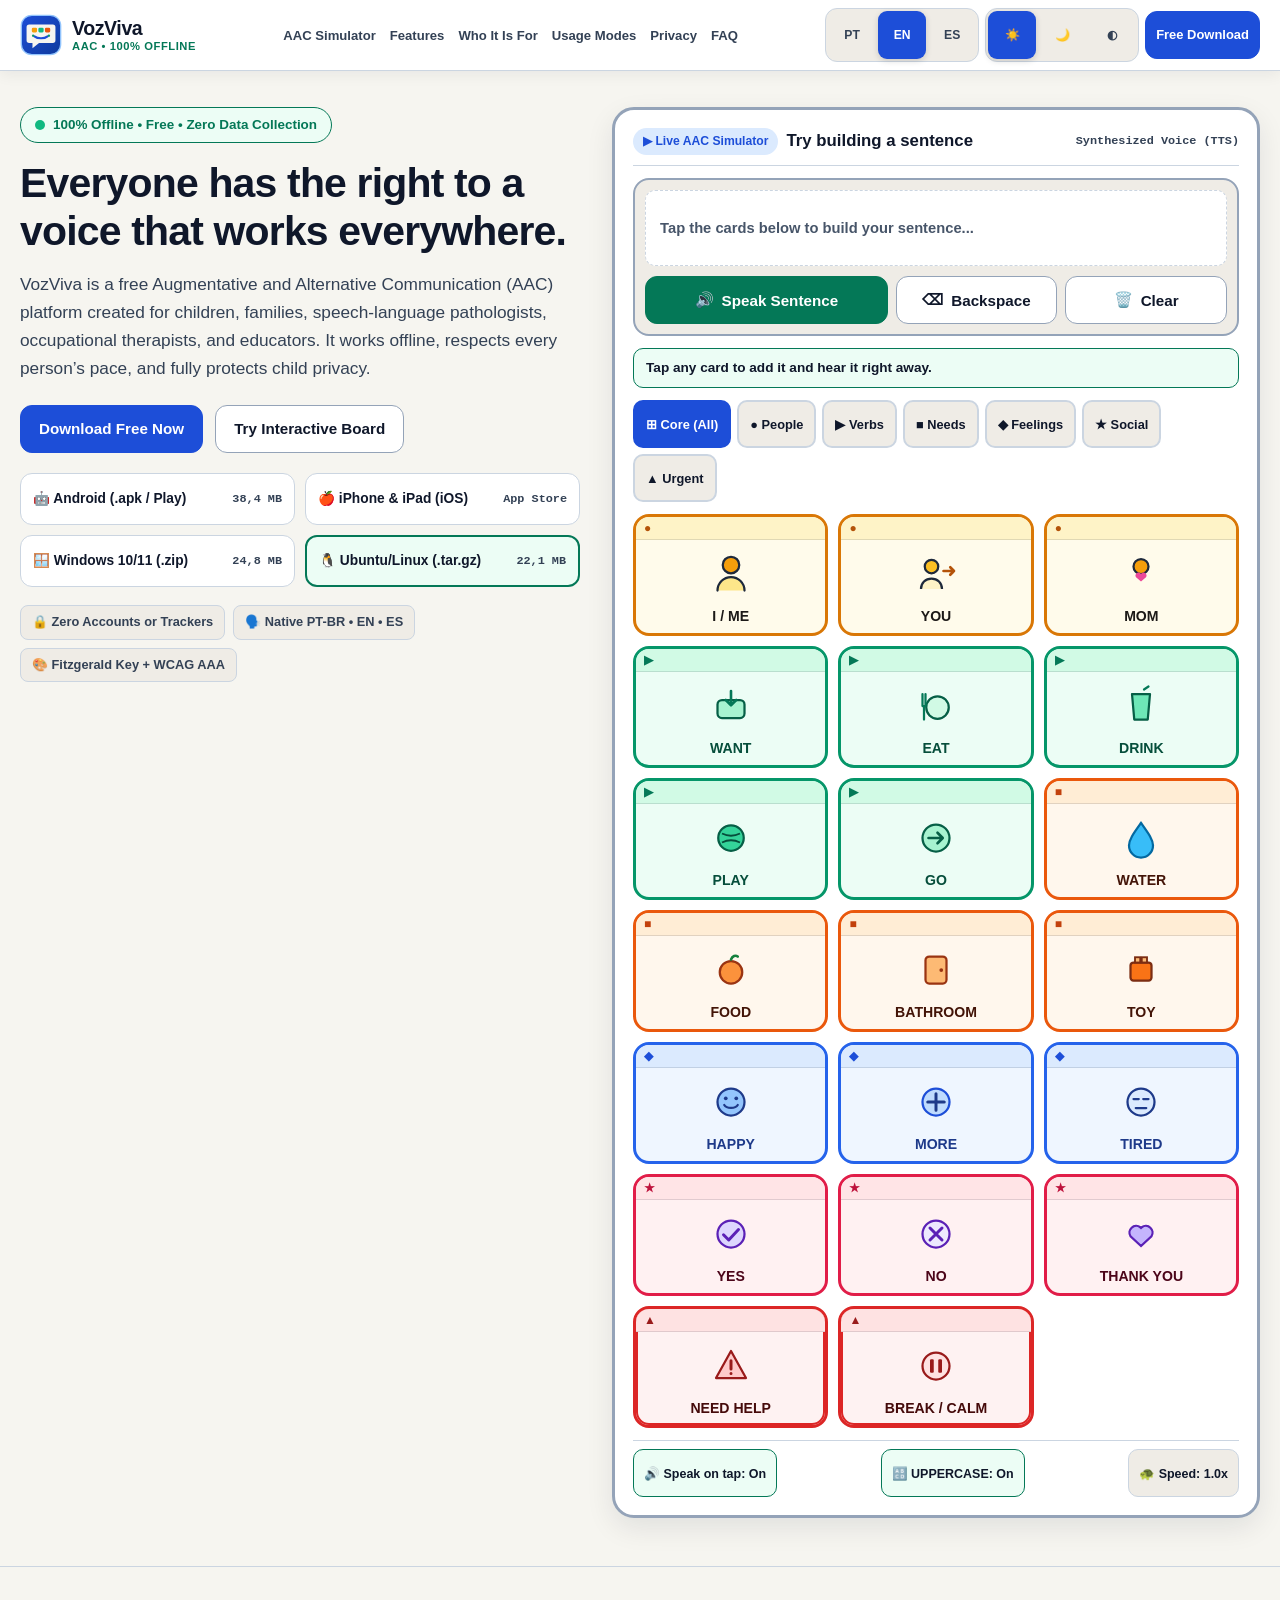
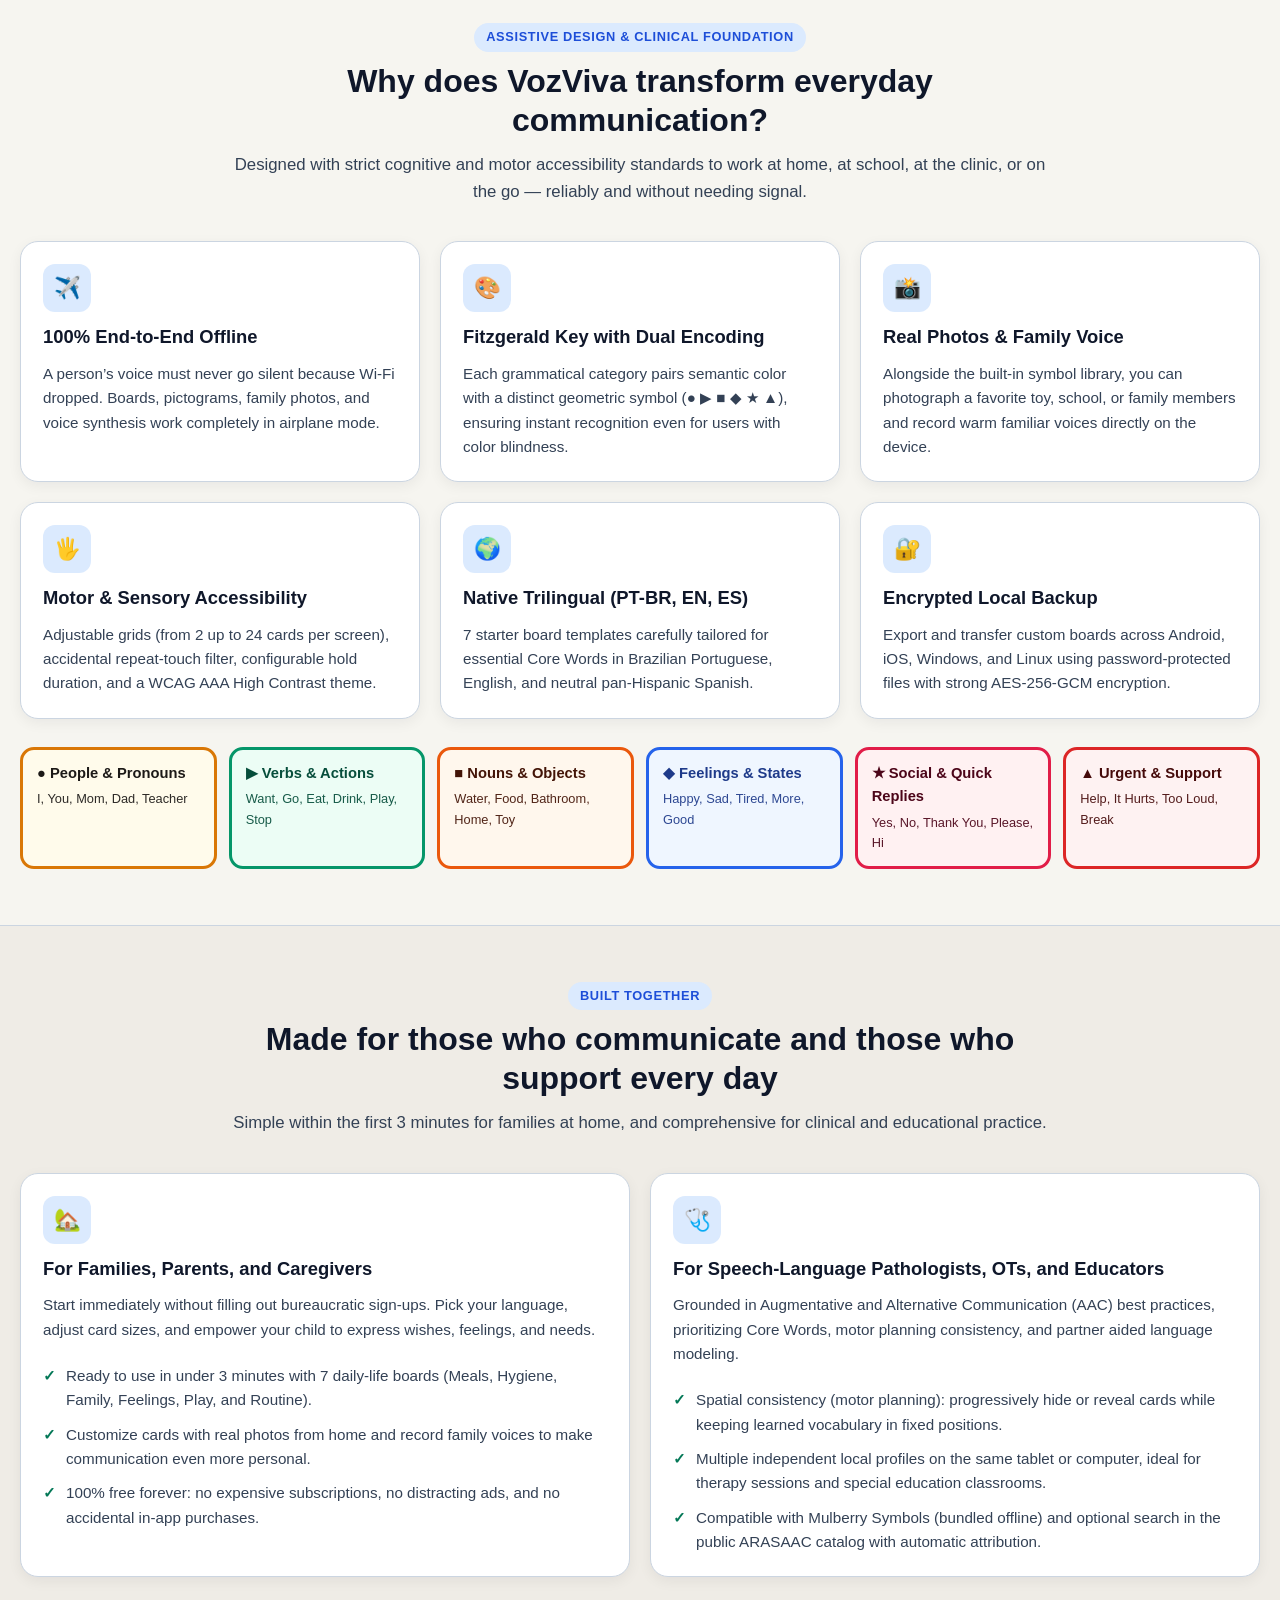
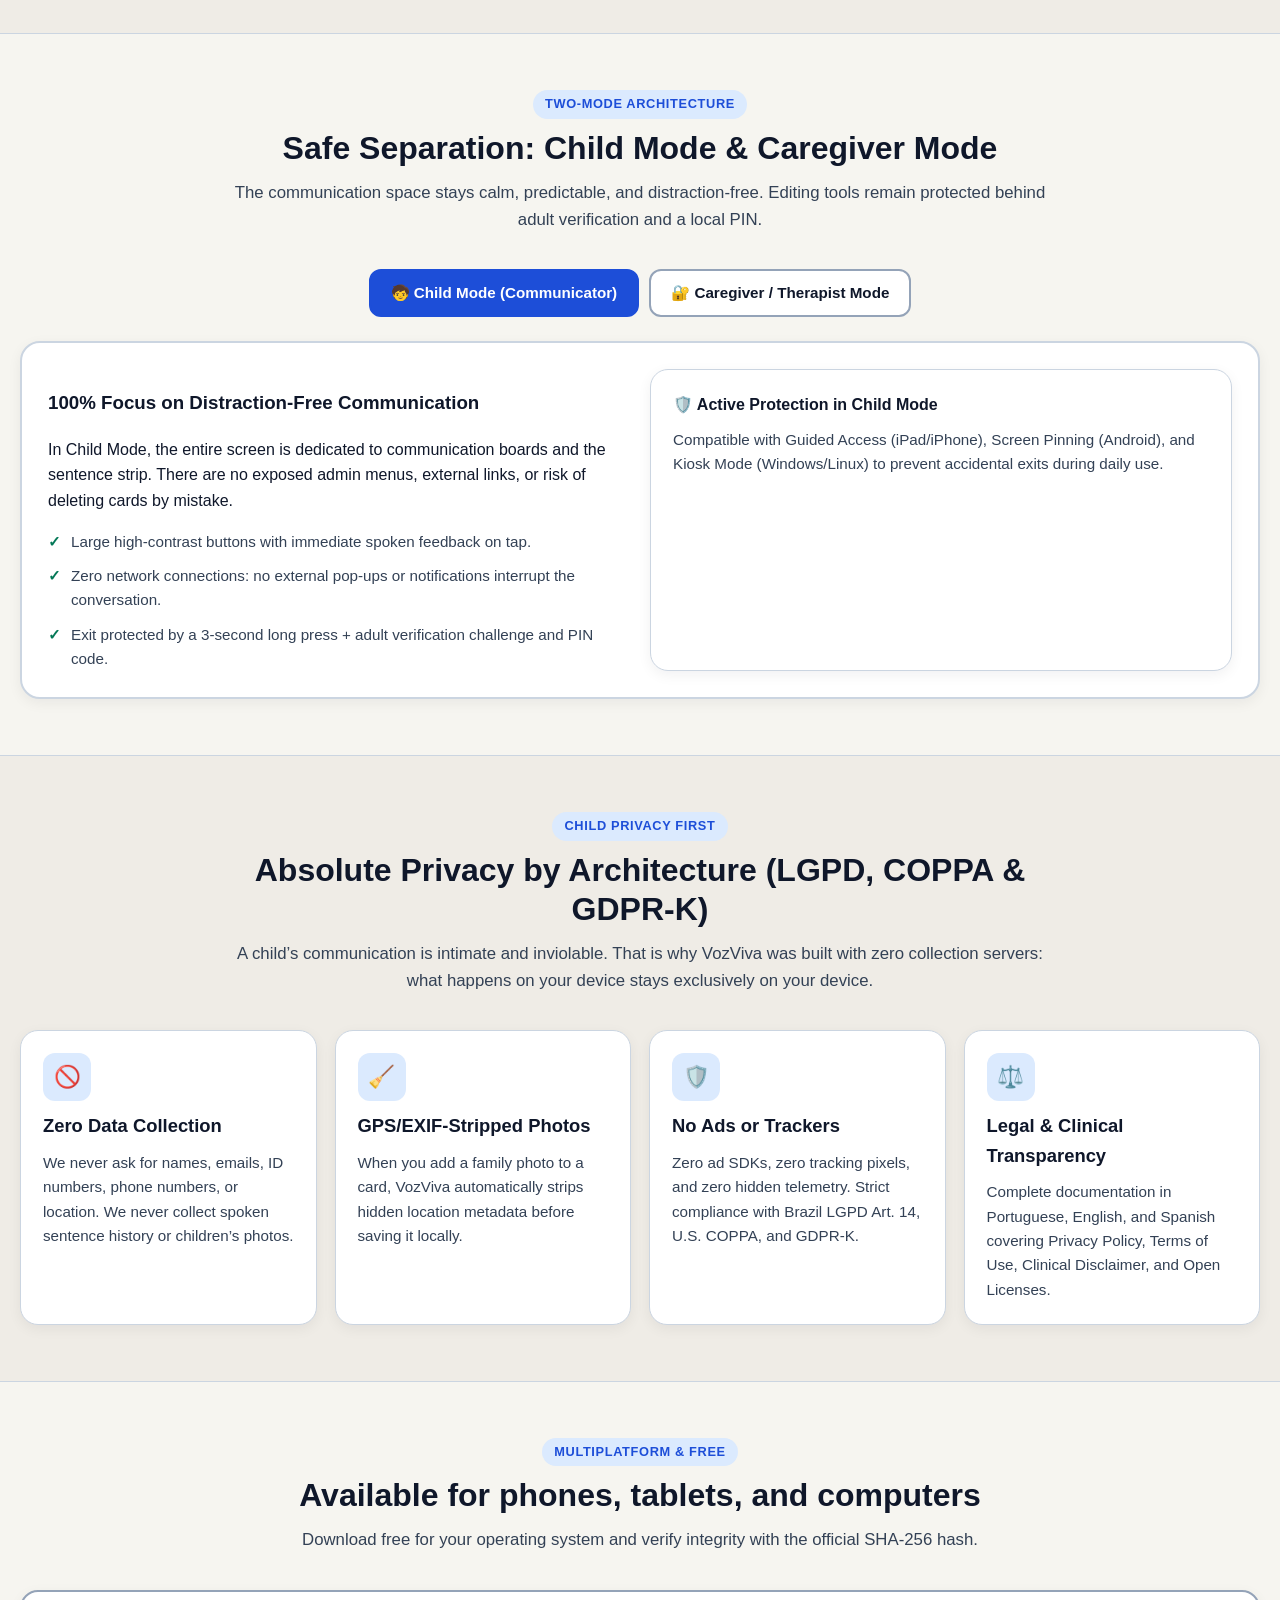
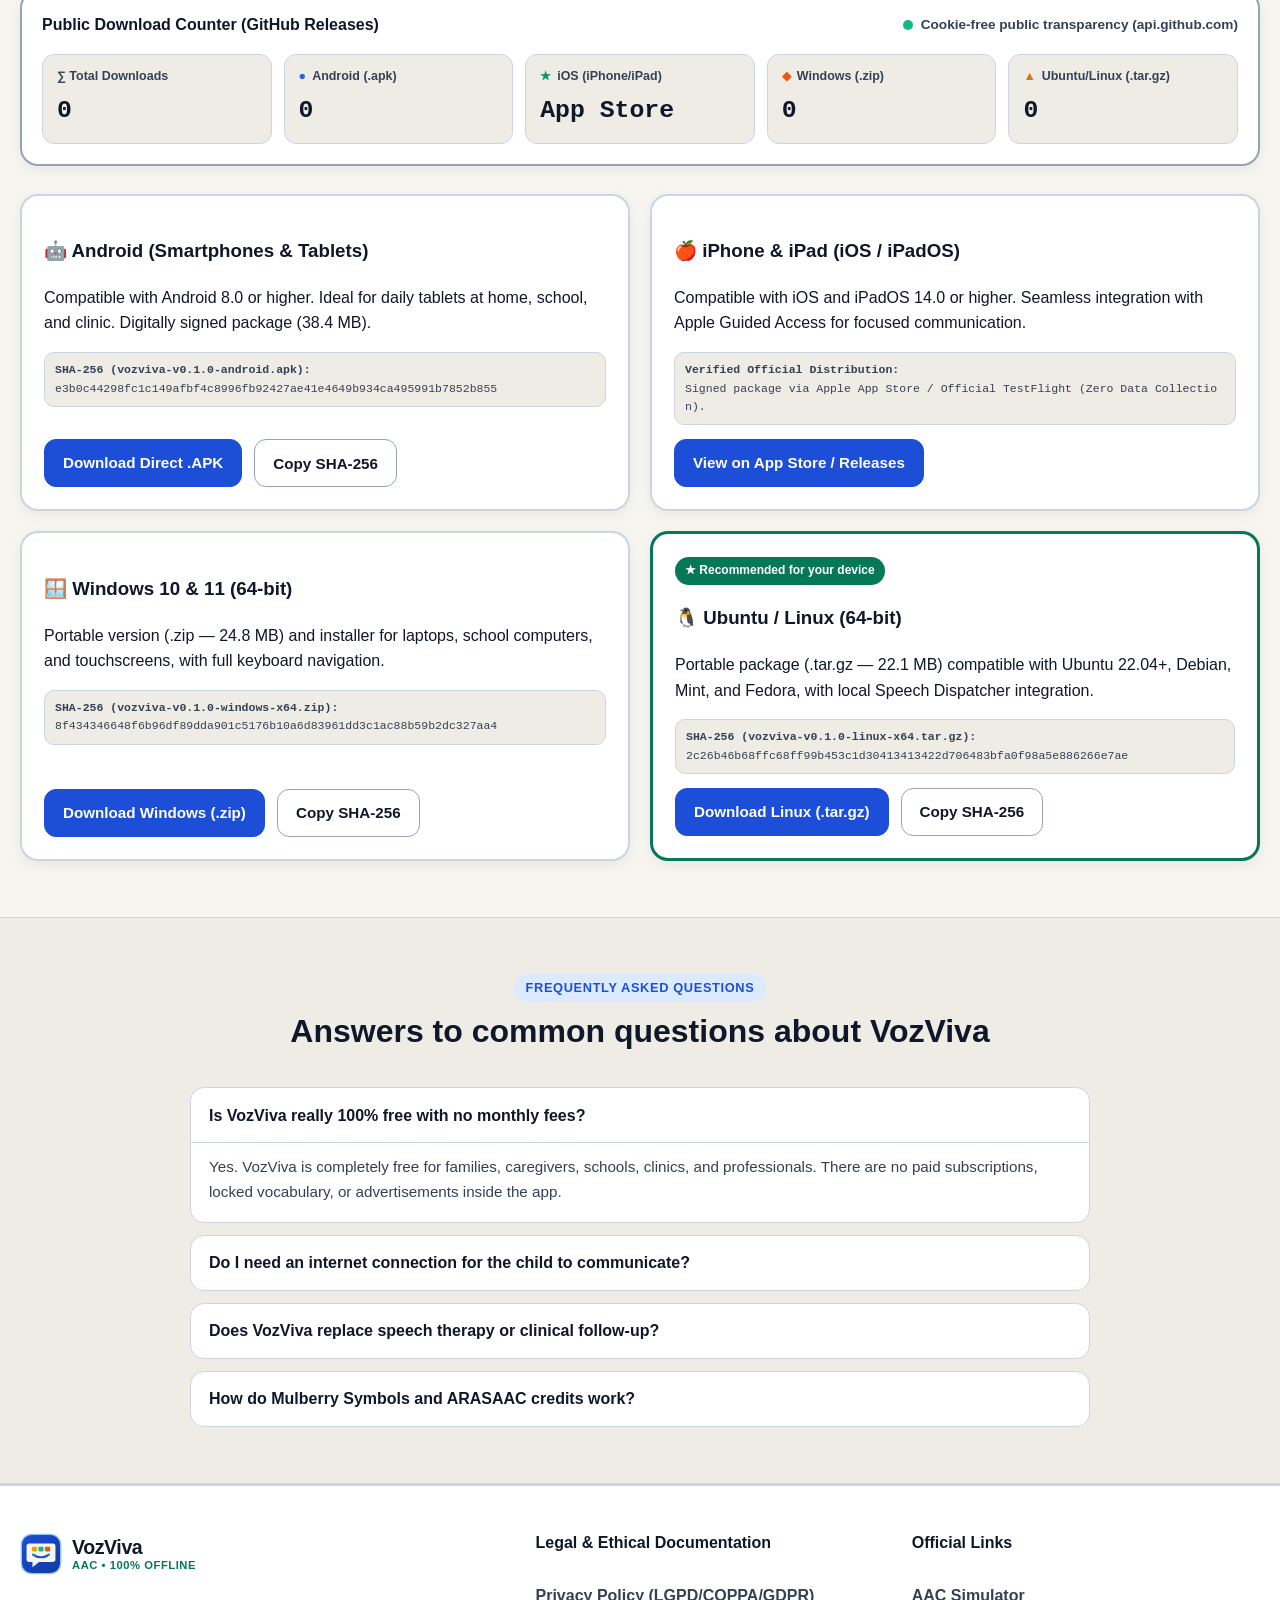
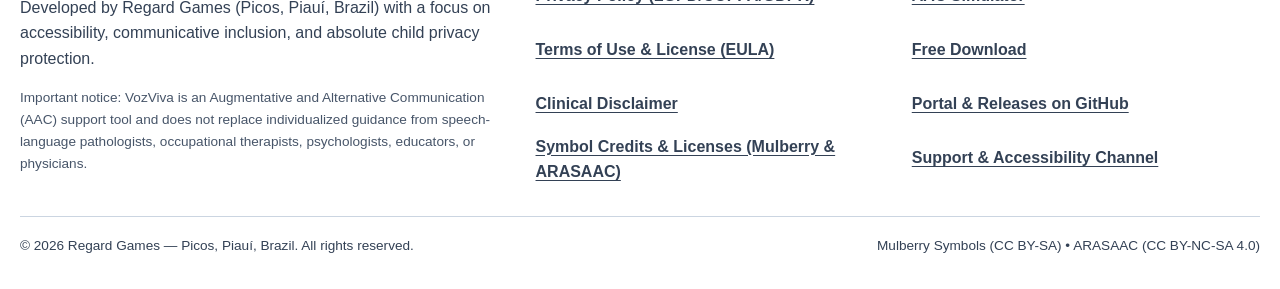
==== index.html @ 91a37df0 "feat(web): implement trilingual CAA interactive web portal, WCAG 2.2 AAA themes & QA Web audit 10/10" ====
<!DOCTYPE html>
<html lang="pt-BR" data-theme="light">
<head>
  <meta charset="UTF-8" />
  <meta name="viewport" content="width=device-width, initial-scale=1.0" />
  <title data-i18n="meta.title">VozViva — Comunicação Aumentativa e Alternativa (CAA) Offline e Gratuita | Regard Games</title>
  <meta name="description" data-i18n-attr="content:meta.description" content="Aplicativo gratuito e 100% offline de Comunicação Aumentativa e Alternativa (CAA) com síntese de voz, pranchas personalizáveis e privacidade total para crianças, famílias e terapeutas. Disponível para Android, iOS, Windows e Linux." />
  <meta name="theme-color" content="#1D4ED8" />
  <meta name="author" content="Regard Games — Picos, Piauí, Brasil" />
  <link rel="canonical" href="https://regardgames.github.io/vozviva/" />
  <link rel="alternate" hreflang="pt-BR" href="https://regardgames.github.io/vozviva/?lang=pt" />
  <link rel="alternate" hreflang="en" href="https://regardgames.github.io/vozviva/?lang=en" />
  <link rel="alternate" hreflang="es" href="https://regardgames.github.io/vozviva/?lang=es" />
  <link rel="alternate" hreflang="x-default" href="https://regardgames.github.io/vozviva/" />

  <!-- Open Graph & Twitter -->
  <meta property="og:type" content="website" />
  <meta property="og:site_name" content="VozViva — Regard Games" />
  <meta property="og:title" data-i18n-attr="content:meta.og_title" content="VozViva — Dê voz a cada momento, sem depender de internet" />
  <meta property="og:description" data-i18n-attr="content:meta.og_description" content="Plataforma de Comunicação Aumentativa e Alternativa (CAA) 100% offline, sem anúncios e sem coleta de dados. Em Português, Inglês e Espanhol." />
  <meta property="og:url" content="https://regardgames.github.io/vozviva/" />
  <meta property="og:image" content="https://regardgames.github.io/vozviva/assets/og-banner.svg" />
  <meta name="twitter:card" content="summary_large_image" />
  <meta name="twitter:title" data-i18n-attr="content:meta.og_title" content="VozViva — Dê voz a cada momento, sem depender de internet" />
  <meta name="twitter:description" data-i18n-attr="content:meta.og_description" content="Plataforma de Comunicação Aumentativa e Alternativa (CAA) 100% offline, sem anúncios e sem coleta de dados. Em Português, Inglês e Espanhol." />
  <meta name="twitter:image" content="https://regardgames.github.io/vozviva/assets/og-banner.svg" />

  <link rel="icon" type="image/svg+xml" href="assets/favicon.svg" />
  <link rel="manifest" href="manifest.webmanifest" />
  <link rel="stylesheet" href="styles.css" />

  <!-- Schema.org JSON-LD -->
  <script type="application/ld+json">
  {
    "@context": "https://schema.org",
    "@type": "SoftwareApplication",
    "name": "VozViva — CAA",
    "applicationCategory": "EducationalApplication, MedicalApplication",
    "operatingSystem": "Android, iOS, Windows 10/11, Ubuntu/Linux",
    "inLanguage": ["pt-BR", "en", "es"],
    "isAccessibleForFree": true,
    "offers": {
      "@type": "Offer",
      "price": "0.00",
      "priceCurrency": "BRL"
    },
    "author": {
      "@type": "Organization",
      "name": "Regard Games",
      "legalName": "DAYVID EMERSON SILVA FERREIRA CONSULTORIA EM TECNOLOGIA DA INFORMACAO LTDA",
      "taxID": "54.480.912/0001-37",
      "address": {
        "@type": "PostalAddress",
        "addressLocality": "Picos",
        "addressRegion": "PI",
        "addressCountry": "BR"
      },
      "url": "https://regardgames.github.io/vozviva/"
    }
  }
  </script>
</head>
<body>
  <a href="#main-content" class="skip-link" data-i18n="nav.skip_to_content">Pular para o conteúdo principal</a>

  <!-- Topbar / Header -->
  <header class="site-header" role="banner">
    <div class="container header-inner">
      <a href="#top" class="brand-link" aria-label="VozViva — Início">
        <img src="assets/favicon.svg" alt="" class="brand-icon" width="42" height="42" />
        <span class="brand-text-group">
          <span class="brand-name">VozViva</span>
          <span class="brand-tag" data-i18n="nav.brand_tag">CAA • 100% Offline</span>
        </span>
      </a>

      <nav class="main-nav" aria-label="Navegação Principal" data-i18n-attr="aria-label:nav.aria_main">
        <a href="#simulador" class="nav-link" data-i18n="nav.simulator">Simulador CAA</a>
        <a href="#features" class="nav-link" data-i18n="nav.features">Recursos</a>
        <a href="#audiences" class="nav-link" data-i18n="nav.audiences">Para Quem É</a>
        <a href="#modes" class="nav-link" data-i18n="nav.modes">Modos de Uso</a>
        <a href="#privacy" class="nav-link" data-i18n="nav.privacy">Privacidade</a>
        <a href="#faq" class="nav-link" data-i18n="nav.faq">Dúvidas</a>
      </nav>

      <div class="header-controls">
        <!-- Seletor de Idioma -->
        <div class="control-pill-group" role="group" aria-label="Selecionar idioma" data-i18n-attr="aria-label:nav.lang_group_label">
          <button type="button" class="ctrl-btn lang-btn" data-lang="pt" aria-pressed="true" title="Português (Brasil)">PT</button>
          <button type="button" class="ctrl-btn lang-btn" data-lang="en" aria-pressed="false" title="English">EN</button>
          <button type="button" class="ctrl-btn lang-btn" data-lang="es" aria-pressed="false" title="Español">ES</button>
        </div>

        <!-- Seletor de Tema -->
        <div class="control-pill-group" role="group" aria-label="Selecionar tema visual" data-i18n-attr="aria-label:nav.theme_group_label">
          <button type="button" class="ctrl-btn theme-btn" data-theme-val="light" aria-pressed="true" data-i18n-attr="title:nav.theme_light_title,aria-label:nav.theme_light_title" title="Tema Claro Calmo">☀️</button>
          <button type="button" class="ctrl-btn theme-btn" data-theme-val="dark" aria-pressed="false" data-i18n-attr="title:nav.theme_dark_title,aria-label:nav.theme_dark_title" title="Tema Escuro Confortável">🌙</button>
          <button type="button" class="ctrl-btn theme-btn" data-theme-val="high-contrast" aria-pressed="false" data-i18n-attr="title:nav.theme_hc_title,aria-label:nav.theme_hc_title" title="Alto Contraste WCAG AAA">◐</button>
        </div>

        <a href="#download" class="btn btn-primary btn-compact header-cta-desktop" data-i18n="nav.download">Baixar Grátis</a>
      </div>

      <button type="button" class="mobile-menu-toggle" id="mobile-menu-btn" aria-expanded="false" aria-controls="mobile-drawer" data-i18n-attr="aria-label:nav.menu_toggle_label">
        <span aria-hidden="true">☰</span>
        <span data-i18n="nav.menu_btn">Menu</span>
      </button>
    </div>

    <div class="mobile-drawer" id="mobile-drawer" aria-label="Menu móvel">
      <div class="container">
        <div class="mobile-drawer-links">
          <a href="#simulador" class="nav-link" data-i18n="nav.simulator">Simulador CAA</a>
          <a href="#features" class="nav-link" data-i18n="nav.features">Recursos</a>
          <a href="#audiences" class="nav-link" data-i18n="nav.audiences">Para Quem É</a>
          <a href="#modes" class="nav-link" data-i18n="nav.modes">Modos de Uso</a>
          <a href="#privacy" class="nav-link" data-i18n="nav.privacy">Privacidade</a>
          <a href="#faq" class="nav-link" data-i18n="nav.faq">Dúvidas</a>
          <a href="privacy-policy.html" class="nav-link" data-i18n="footer.privacy_link">Política de Privacidade</a>
          <a href="#download" class="btn btn-primary" data-i18n="nav.download">Baixar Grátis</a>
        </div>
      </div>
    </div>
  </header>

  <main id="main-content">
    <!-- Hero Section + Interactive CAA Simulator -->
    <section class="hero-section" id="top">
      <div class="container hero-grid">
        <div class="hero-copy-col">
          <div class="hero-badge">
            <span class="pulse-dot" aria-hidden="true"></span>
            <span data-i18n="hero.badge">100% Offline • Gratuito • Zero Coleta de Dados</span>
          </div>
          <h1 class="hero-title" data-i18n="hero.title">Toda pessoa tem direito a uma voz que funcione em qualquer lugar.</h1>
          <p class="hero-subtitle" data-i18n="hero.subtitle">O VozViva é uma plataforma gratuita de Comunicação Aumentativa e Alternativa (CAA) criada para crianças, famílias, fonoaudiólogos, terapeutas ocupacionais e educadores. Funciona sem internet, respeita o tempo de cada pessoa e protege integralmente a privacidade infantil.</p>

          <div class="hero-cta-row">
            <a href="#download" class="btn btn-primary" id="hero-primary-cta" data-i18n="hero.cta_primary">Baixar Grátis Agora</a>
            <a href="#simulador" class="btn btn-secondary" data-i18n="hero.cta_secondary">Testar Prancha Interativa</a>
          </div>

          <!-- Platform Quick Pills -->
          <div class="hero-platform-pills" role="list" aria-label="Plataformas suportadas" data-i18n-attr="aria-label:hero.pills_aria">
            <a href="#download-android" class="platform-pill" data-os-pill="android" role="listitem">
              <span>🤖 <span data-i18n="hero.pill_android">Android (.apk / Play)</span></span>
              <span class="pill-meta">38,4 MB</span>
            </a>
            <a href="#download-ios" class="platform-pill" data-os-pill="ios" role="listitem">
              <span>🍎 <span data-i18n="hero.pill_ios">iPhone &amp; iPad (iOS)</span></span>
              <span class="pill-meta">App Store</span>
            </a>
            <a href="#download-windows" class="platform-pill" data-os-pill="windows" role="listitem">
              <span>🪟 <span data-i18n="hero.pill_windows">Windows 10/11 (.zip)</span></span>
              <span class="pill-meta">24,8 MB</span>
            </a>
            <a href="#download-linux" class="platform-pill" data-os-pill="linux" role="listitem">
              <span>🐧 <span data-i18n="hero.pill_linux">Ubuntu/Linux (.tar.gz)</span></span>
              <span class="pill-meta">22,1 MB</span>
            </a>
          </div>

          <div class="hero-trust-strip">
            <span class="trust-chip" data-i18n="hero.trust_1">🔒 Zero Contas ou Rastreadores</span>
            <span class="trust-chip" data-i18n="hero.trust_2">🗣️ PT-BR • EN • ES Nativos</span>
            <span class="trust-chip" data-i18n="hero.trust_3">🎨 Chave de Fitzgerald + WCAG AAA</span>
          </div>
        </div>

        <!-- Interactive CAA Board Simulator -->
        <div class="caa-simulator-shell" id="simulador" role="region" aria-labelledby="sim-title">
          <div class="sim-topbar">
            <div class="sim-title-wrap">
              <span class="sim-badge-live" data-i18n="sim.live_badge">▶ Simulador CAA ao Vivo</span>
              <h2 class="sim-heading" id="sim-title" data-i18n="sim.title">Experimente formar uma frase</h2>
            </div>
            <span class="pill-meta" id="sim-voice-indicator" data-i18n="sim.voice_ready">Voz Sintetizada (TTS)</span>
          </div>

          <!-- SentenceStrip (Faixa de Frase) -->
          <div class="sentence-strip-container">
            <div class="sentence-strip-items" id="sentence-strip-items" role="status" aria-live="polite" aria-atomic="false">
              <span class="sentence-placeholder" id="sentence-placeholder" data-i18n="sim.placeholder">Toque nos cartões abaixo para montar sua frase...</span>
            </div>
            <div class="sentence-strip-actions">
              <button type="button" class="btn btn-speak" id="sim-btn-speak" data-i18n-attr="aria-label:sim.speak_aria">
                <span aria-hidden="true">🔊</span>
                <span data-i18n="sim.btn_speak">Falar Frase</span>
              </button>
              <button type="button" class="btn btn-secondary" id="sim-btn-backspace" data-i18n-attr="aria-label:sim.backspace_aria">
                <span aria-hidden="true">⌫</span>
                <span data-i18n="sim.btn_backspace">Apagar</span>
              </button>
              <button type="button" class="btn btn-secondary" id="sim-btn-clear" data-i18n-attr="aria-label:sim.clear_aria">
                <span aria-hidden="true">🗑️</span>
                <span data-i18n="sim.btn_clear">Limpar</span>
              </button>
            </div>
          </div>

          <div class="speech-status-banner" id="speech-status-banner" role="status" aria-live="polite">
            <span id="speech-status-text" data-i18n="sim.status_idle">Toque em qualquer cartão para adicionar e ouvir na hora.</span>
          </div>

          <!-- Category Filter Tabs (Fitzgerald Key + Dual Encoding) -->
          <div class="caa-category-tabs" role="tablist" aria-label="Categorias da Prancha CAA" data-i18n-attr="aria-label:sim.tabs_aria">
            <button type="button" class="cat-tab-btn is-active" role="tab" aria-selected="true" data-cat-filter="all" data-i18n="sim.cat_all">⊞ Essencial (Todas)</button>
            <button type="button" class="cat-tab-btn" role="tab" aria-selected="false" data-cat-filter="people" data-i18n="sim.cat_people">● Pessoas</button>
            <button type="button" class="cat-tab-btn" role="tab" aria-selected="false" data-cat-filter="verbs" data-i18n="sim.cat_verbs">▶ Verbos</button>
            <button type="button" class="cat-tab-btn" role="tab" aria-selected="false" data-cat-filter="nouns" data-i18n="sim.cat_nouns">■ Necessidades</button>
            <button type="button" class="cat-tab-btn" role="tab" aria-selected="false" data-cat-filter="descriptors" data-i18n="sim.cat_descriptors">◆ Emoções</button>
            <button type="button" class="cat-tab-btn" role="tab" aria-selected="false" data-cat-filter="social" data-i18n="sim.cat_social">★ Sociais</button>
            <button type="button" class="cat-tab-btn" role="tab" aria-selected="false" data-cat-filter="urgent" data-i18n="sim.cat_urgent">▲ Urgência</button>
          </div>

          <!-- Interactive Grid of CAA Cards -->
          <div class="caa-cards-grid" id="caa-cards-grid" role="group" aria-label="Cartões de comunicação" data-i18n-attr="aria-label:sim.grid_aria">
            <!-- Rendered dynamically by landing.js -->
          </div>

          <!-- Simulator Toolbar Footer -->
          <div class="sim-toolbar-footer">
            <button type="button" class="sim-toggle-btn" id="sim-toggle-tap-speak" aria-pressed="true" data-i18n="sim.toggle_tap_speak">🔊 Falar ao tocar: Ativo</button>
            <button type="button" class="sim-toggle-btn" id="sim-toggle-uppercase" aria-pressed="true" data-i18n="sim.toggle_uppercase">🔠 CAIXA ALTA: Ativa</button>
            <button type="button" class="sim-toggle-btn" id="sim-toggle-speed" aria-pressed="false" data-speed="1.0" data-i18n="sim.toggle_speed">🐢 Velocidade: 1.0x</button>
          </div>
        </div>
      </div>
    </section>

    <!-- Section: Why VozViva & Fitzgerald Key Dual Visual Encoding -->
    <section class="section" id="features">
      <div class="container">
        <div class="section-header">
          <span class="section-eyebrow" data-i18n="why.eyebrow">Design Assistivo &amp; Base Clínica</span>
          <h2 class="section-title" data-i18n="why.title">Por que o VozViva transforma a comunicação no dia a dia?</h2>
          <p class="section-subtitle" data-i18n="why.subtitle">Projetado com rigor de acessibilidade cognitiva e motora para funcionar em casa, na escola, na clínica ou no transporte — sem surpresas e sem depender de sinal.</p>
        </div>

        <div class="grid-3">
          <article class="feature-card">
            <div class="feature-icon-badge" aria-hidden="true">✈️</div>
            <h3 data-i18n="why.card1_title">100% Offline de Ponta a Ponta</h3>
            <p data-i18n="why.card1_desc">A voz de uma pessoa nunca pode cair porque o Wi-Fi falhou. Pranchas, pictogramas, fotos da família e síntese de voz funcionam integralmente em modo avião.</p>
          </article>

          <article class="feature-card">
            <div class="feature-icon-badge" aria-hidden="true">🎨</div>
            <h3 data-i18n="why.card2_title">Chave de Fitzgerald com Dupla Codificação</h3>
            <p data-i18n="why.card2_desc">Cada categoria gramatical combina cor semântica com um símbolo geométrico exclusivo (● ▶ ■ ◆ ★ ▲), garantindo reconhecimento mesmo para pessoas com daltonismo.</p>
          </article>

          <article class="feature-card">
            <div class="feature-icon-badge" aria-hidden="true">📸</div>
            <h3 data-i18n="why.card3_title">Fotos Reais e Voz da Própria Família</h3>
            <p data-i18n="why.card3_desc">Além da biblioteca de pictogramas inclusa, você pode fotografar o brinquedo favorito, a escola ou os familiares e gravar áudios acolhedores diretamente pelo aparelho.</p>
          </article>

          <article class="feature-card">
            <div class="feature-icon-badge" aria-hidden="true">🖐️</div>
            <h3 data-i18n="why.card4_title">Acessibilidade Motora e Sensorial</h3>
            <p data-i18n="why.card4_desc">Grades ajustáveis (de 2 até 24 cartões por tela), filtro contra toques repetidos involuntários, tempo de retenção configurável e tema de Alto Contraste WCAG AAA.</p>
          </article>

          <article class="feature-card">
            <div class="feature-icon-badge" aria-hidden="true">🌍</div>
            <h3 data-i18n="why.card5_title">Trilíngue Nativo (PT-BR, EN, ES)</h3>
            <p data-i18n="why.card5_desc">7 pranchas-modelo iniciais cuidadosamente adaptadas para o vocabulário essencial do Português Brasileiro, Inglês e Espanhol neutro pan-hispânico.</p>
          </article>

          <article class="feature-card">
            <div class="feature-icon-badge" aria-hidden="true">🔐</div>
            <h3 data-i18n="why.card6_title">Backup Local Criptografado</h3>
            <p data-i18n="why.card6_desc">Exporte e transfira pranchas personalizadas entre Android, iOS, Windows e Linux usando arquivos protegidos por senha com criptografia forte AES-256-GCM.</p>
          </article>
        </div>

        <!-- Fitzgerald Key Legend Strip -->
        <div class="fitzgerald-legend-grid" aria-label="Legenda da Chave de Fitzgerald">
          <div class="fitz-legend-item" style="background: var(--fitz-people-bg); border-color: var(--fitz-people-border); color: var(--fitz-people-text);">
            <strong data-i18n="fitz.people_title">● Pessoas &amp; Pronomes</strong>
            <span data-i18n="fitz.people_examples">Eu, Você, Mamãe, Papai, Professora</span>
          </div>
          <div class="fitz-legend-item" style="background: var(--fitz-verbs-bg); border-color: var(--fitz-verbs-border); color: var(--fitz-verbs-text);">
            <strong data-i18n="fitz.verbs_title">▶ Verbos &amp; Ações</strong>
            <span data-i18n="fitz.verbs_examples">Quero, Ir, Comer, Beber, Brincar, Parar</span>
          </div>
          <div class="fitz-legend-item" style="background: var(--fitz-nouns-bg); border-color: var(--fitz-nouns-border); color: var(--fitz-nouns-text);">
            <strong data-i18n="fitz.nouns_title">■ Substantivos &amp; Objetos</strong>
            <span data-i18n="fitz.nouns_examples">Água, Comida, Banheiro, Casa, Brinquedo</span>
          </div>
          <div class="fitz-legend-item" style="background: var(--fitz-descriptors-bg); border-color: var(--fitz-descriptors-border); color: var(--fitz-descriptors-text);">
            <strong data-i18n="fitz.desc_title">◆ Emoções &amp; Estados</strong>
            <span data-i18n="fitz.desc_examples">Feliz, Triste, Cansado, Mais, Gostoso</span>
          </div>
          <div class="fitz-legend-item" style="background: var(--fitz-social-bg); border-color: var(--fitz-social-border); color: var(--fitz-social-text);">
            <strong data-i18n="fitz.social_title">★ Sociais &amp; Rápidas</strong>
            <span data-i18n="fitz.social_examples">Sim, Não, Obrigado, Por favor, Oi</span>
          </div>
          <div class="fitz-legend-item" style="background: var(--fitz-urgent-bg); border-color: var(--fitz-urgent-border); color: var(--fitz-urgent-text);">
            <strong data-i18n="fitz.urgent_title">▲ Urgência &amp; Apoio</strong>
            <span data-i18n="fitz.urgent_examples">Ajuda, Dói, Barulho Alto, Pausa</span>
          </div>
        </div>
      </div>
    </section>

    <!-- Section: Dedicated Audiences (Families vs Clinicians/Educators) -->
    <section class="section section-alt" id="audiences">
      <div class="container">
        <div class="section-header">
          <span class="section-eyebrow" data-i18n="audiences.eyebrow">Construído em Conjunto</span>
          <h2 class="section-title" data-i18n="audiences.title">Feito para quem comunica e para quem apoia todos os dias</h2>
          <p class="section-subtitle" data-i18n="audiences.subtitle">Simples nos primeiros 3 minutos para a família em casa e completo para a prática clínica e pedagógica.</p>
        </div>

        <div class="grid-2">
          <!-- Families & Caregivers -->
          <article class="feature-card">
            <div class="feature-icon-badge" aria-hidden="true">🏡</div>
            <h3 data-i18n="audiences.family_title">Para Famílias, Mães, Pais e Cuidadores</h3>
            <p data-i18n="audiences.family_desc">Comece a usar imediatamente sem preencher cadastros burocráticos. Escolha o idioma, ajuste o tamanho dos cartões e dê autonomia para seu filho expressar desejos, sentimentos e necessidades.</p>
            <ul class="check-list">
              <li><span class="check-icon" aria-hidden="true">✓</span><span data-i18n="audiences.family_b1">Pronto para usar em menos de 3 minutos com 7 pranchas do cotidiano (Refeições, Higiene, Família, Emoções, Brincadeiras e Rotina).</span></li>
              <li><span class="check-icon" aria-hidden="true">✓</span><span data-i18n="audiences.family_b2">Personalize cartões com fotos reais da casa e grave a voz de familiares para tornar a comunicação ainda mais afetiva.</span></li>
              <li><span class="check-icon" aria-hidden="true">✓</span><span data-i18n="audiences.family_b3">100% gratuito para sempre: sem mensalidades caras, sem anúncios que distraiam a criança e sem compras acidentais.</span></li>
            </ul>
          </article>

          <!-- Clinicians & Educators -->
          <article class="feature-card">
            <div class="feature-icon-badge" aria-hidden="true">🩺</div>
            <h3 data-i18n="audiences.pro_title">Para Fonoaudiólogos, Terapeutas Ocupacionais e Educadores</h3>
            <p data-i18n="audiences.pro_desc">Fundamentado nas melhores práticas de Comunicação Aumentativa e Alternativa (CAA), priorizando vocabulário essencial (*Core Words*), consistência motora e modelagem pelo parceiro de comunicação.</p>
            <ul class="check-list">
              <li><span class="check-icon" aria-hidden="true">✓</span><span data-i18n="audiences.pro_b1">Consistência espacial (planejamento motor): oculte ou exiba cartões progressivamente mantendo a posição fixa das palavras já aprendidas.</span></li>
              <li><span class="check-icon" aria-hidden="true">✓</span><span data-i18n="audiences.pro_b2">Múltiplos perfis locais independentes no mesmo tablet ou computador, ideal para atendimentos clínicos e salas de recursos multifuncionais.</span></li>
              <li><span class="check-icon" aria-hidden="true">✓</span><span data-i18n="audiences.pro_b3">Compatível com símbolos Mulberry (inclusos offline) e busca opcional no catálogo público ARASAAC com atribuição automática.</span></li>
            </ul>
          </article>
        </div>
      </div>
    </section>

    <!-- Section: Child Mode vs Caregiver/Therapist Mode Interactive Demo -->
    <section class="section" id="modes">
      <div class="container">
        <div class="section-header">
          <span class="section-eyebrow" data-i18n="modes.eyebrow">Arquitetura de Dois Modos</span>
          <h2 class="section-title" data-i18n="modes.title">Separação Segura: Modo Criança e Modo Responsável</h2>
          <p class="section-subtitle" data-i18n="modes.subtitle">O ambiente de comunicação é calmo, previsível e livre de distrações. As ferramentas de edição ficam protegidas por verificação de adulto e PIN.</p>
        </div>

        <div class="modes-tabs-bar" role="tablist" aria-label="Alternar demonstração de modos">
          <button type="button" class="mode-tab-btn" role="tab" id="tab-mode-child" aria-selected="true" aria-controls="panel-mode-child" data-mode-target="child" data-i18n="modes.tab_child">🧒 Modo Criança (Comunicador)</button>
          <button type="button" class="mode-tab-btn" role="tab" id="tab-mode-caregiver" aria-selected="false" aria-controls="panel-mode-caregiver" data-mode-target="caregiver" data-i18n="modes.tab_caregiver">🔐 Modo Responsável / Terapeuta</button>
        </div>

        <div class="mode-panel is-active" id="panel-mode-child" role="tabpanel" aria-labelledby="tab-mode-child">
          <div class="grid-2">
            <div>
              <h3 data-i18n="modes.child_title">Foco 100% na Comunicação Sem Distrações</h3>
              <p data-i18n="modes.child_desc">No Modo Criança, toda a tela é dedicada às pranchas de comunicação e à faixa de construção de frases. Não há menus administrativos expostos, links para a internet ou risco de apagar cartões por engano.</p>
              <ul class="check-list">
                <li><span class="check-icon" aria-hidden="true">✓</span><span data-i18n="modes.child_b1">Botões amplos de alto contraste com resposta de voz imediata ao tocar.</span></li>
                <li><span class="check-icon" aria-hidden="true">✓</span><span data-i18n="modes.child_b2">Zero conexões de rede: nenhuma janela externa ou notificação interrompe a conversa.</span></li>
                <li><span class="check-icon" aria-hidden="true">✓</span><span data-i18n="modes.child_b3">Saída protegida por toque longo de 3 segundos + desafio de adulto e código PIN.</span></li>
              </ul>
            </div>
            <div class="feature-card">
              <strong data-i18n="modes.child_box_title">🛡️ Proteção Ativa no Modo Criança</strong>
              <p data-i18n="modes.child_box_desc">Compatível com Acesso Guiado (iPad/iPhone), Fixação de Tela (Android) e Modo Quiosque (Windows/Linux) para evitar saídas acidentais do aplicativo durante o uso.</p>
            </div>
          </div>
        </div>

        <div class="mode-panel" id="panel-mode-caregiver" role="tabpanel" aria-labelledby="tab-mode-caregiver">
          <div class="grid-2">
            <div>
              <h3 data-i18n="modes.caregiver_title">Personalização Completa para Família e Clínica</h3>
              <p data-i18n="modes.caregiver_desc">Ao desbloquear o Modo Responsável com seu PIN local, você acessa o editor visual de pranchas, ajustes finos de voz e acessibilidade motora, além de exportação segura de backups.</p>
              <ul class="check-list">
                <li><span class="check-icon" aria-hidden="true">✓</span><span data-i18n="modes.caregiver_b1">Crie ou edite cartões com símbolos Mulberry, busca opcional no ARASAAC, fotos da câmera (com remoção automática de GPS/EXIF) e gravação de voz.</span></li>
                <li><span class="check-icon" aria-hidden="true">✓</span><span data-i18n="modes.caregiver_b2">Ajuste a densidade da grade (2x1 até 6x4), velocidade e tom da voz TTS, caixa alta e tempo de retenção de toque.</span></li>
                <li><span class="check-icon" aria-hidden="true">✓</span><span data-i18n="modes.caregiver_b3">Exporte e restaure pacotes criptografados (.assistivebackup) para levar as pranchas da clínica para o celular da família.</span></li>
              </ul>
            </div>
            <div class="feature-card">
              <strong data-i18n="modes.caregiver_box_title">⚙️ Controle Local Absoluto</strong>
              <p data-i18n="modes.caregiver_desc_2">Permissões de câmera e microfone são solicitadas apenas no momento em que o adulto clica em criar uma mídia personalizada.</p>
            </div>
          </div>
        </div>
      </div>
    </section>

    <!-- Section: Absolute Privacy & Ethical Commitment -->
    <section class="section section-alt" id="privacy">
      <div class="container">
        <div class="section-header">
          <span class="section-eyebrow" data-i18n="priv.eyebrow">Privacidade Infantil em Primeiro Lugar</span>
          <h2 class="section-title" data-i18n="priv.title">Privacidade Absoluta por Arquitetura (LGPD, COPPA e GDPR-K)</h2>
          <p class="section-subtitle" data-i18n="priv.subtitle">A comunicação de uma criança é íntima e inviolável. Por isso, o VozViva foi construído sem servidores de coleta: o que acontece no seu aparelho permanece exclusivamente no seu aparelho.</p>
        </div>

        <div class="grid-4">
          <article class="feature-card">
            <div class="feature-icon-badge" aria-hidden="true">🚫</div>
            <h3 data-i18n="priv.c1_title">Zero Coleta de Dados</h3>
            <p data-i18n="priv.c1_desc">Não pedimos nome, e-mail, CPF, telefone ou localização. Não coletamos histórico de frases faladas nem fotos das crianças.</p>
          </article>
          <article class="feature-card">
            <div class="feature-icon-badge" aria-hidden="true">🧹</div>
            <h3 data-i18n="priv.c2_title">Fotos Limpas de GPS/EXIF</h3>
            <p data-i18n="priv.c2_desc">Quando você adiciona uma foto familiar a um cartão, o VozViva remove automaticamente metadados ocultos de localização antes de salvar no aparelho.</p>
          </article>
          <article class="feature-card">
            <div class="feature-icon-badge" aria-hidden="true">🛡️</div>
            <h3 data-i18n="priv.c3_title">Sem Anúncios ou Rastreadores</h3>
            <p data-i18n="priv.c3_desc">Zero SDKs publicitários, zero pixels de rastreamento e zero telemetria oculta. Conformidade rigorosa com o Art. 14 da LGPD (Brasil), COPPA e GDPR-K.</p>
          </article>
          <article class="feature-card">
            <div class="feature-icon-badge" aria-hidden="true">⚖️</div>
            <h3 data-i18n="priv.c4_title">Transparência Jurídica e Clínica</h3>
            <p data-i18n="priv.c4_desc">Documentação completa em Português, Inglês e Espanhol com Política de Privacidade, Termos de Uso, Aviso Clínico e Licenças Abertas.</p>
          </article>
        </div>
      </div>
    </section>

    <!-- Section: Multiplatform Download Hub & Public Metrics (#download) -->
    <section class="section" id="download">
      <div class="container">
        <div class="section-header">
          <span class="section-eyebrow" data-i18n="platforms.eyebrow">Multiplataforma &amp; Gratuito</span>
          <h2 class="section-title" data-i18n="platforms.title">Disponível para celulares, tablets e computadores</h2>
          <p class="section-subtitle" data-i18n="platforms.subtitle">Baixe gratuitamente para o seu sistema operacional e verifique a integridade com o hash SHA-256 oficial.</p>
        </div>

        <!-- Public Download Metrics Panel (#download-metrics) -->
        <div class="metrics-board" id="download-metrics" role="region" aria-labelledby="metrics-title">
          <div class="metrics-header">
            <div>
              <strong id="metrics-title" data-i18n="metrics.title">Placar Público de Downloads (GitHub Releases)</strong>
            </div>
            <div class="metrics-status">
              <span class="pulse-dot" aria-hidden="true"></span>
              <span id="metrics-status-label" data-i18n="metrics.status_live">Transparência pública sem cookies (api.github.com)</span>
            </div>
          </div>
          <div class="metrics-grid">
            <div class="metric-cell">
              <span class="metric-label" data-i18n="metrics.total">∑ Total Acumulado</span>
              <span class="metric-value" id="metric-total-val">0</span>
            </div>
            <div class="metric-cell">
              <span class="metric-label"><span style="color:#2563EB">●</span> Android (.apk)</span>
              <span class="metric-value" id="metric-android-val">0</span>
            </div>
            <div class="metric-cell">
              <span class="metric-label"><span style="color:#059669">★</span> iOS (iPhone/iPad)</span>
              <span class="metric-value" id="metric-ios-val">App Store</span>
            </div>
            <div class="metric-cell">
              <span class="metric-label"><span style="color:#EA580C">◆</span> Windows (.zip)</span>
              <span class="metric-value" id="metric-windows-val">0</span>
            </div>
            <div class="metric-cell">
              <span class="metric-label"><span style="color:#D97706">▲</span> Ubuntu/Linux (.tar.gz)</span>
              <span class="metric-value" id="metric-linux-val">0</span>
            </div>
          </div>
        </div>

        <!-- 4 Platform Download Cards -->
        <div class="grid-2">
          <!-- Android -->
          <article class="download-card" id="download-android" data-os-card="android">
            <div>
              <span class="recommended-os-ribbon" data-i18n="platforms.recommended_badge">★ Recomendado para seu dispositivo</span>
              <h3>🤖 <span data-i18n="platforms.android_title">Android (Smartphones e Tablets)</span></h3>
              <p data-i18n="platforms.android_desc">Compatível com Android 8.0 ou superior. Ideal para tablets de uso diário em casa, na escola e na clínica. Pacote assinado digitalmente (38,4 MB).</p>
              <div class="sha-box">
                <strong>SHA-256 (vozviva-v0.1.0-android.apk):</strong><br />
                <span id="sha-android">e3b0c44298fc1c149afbf4c8996fb92427ae41e4649b934ca495991b7852b855</span>
              </div>
            </div>
            <div class="hero-cta-row" style="margin-bottom:0">
              <a href="https://github.com/regardgames/vozviva/releases" target="_blank" rel="noopener noreferrer" class="btn btn-primary dl-track-btn" data-dl-os="android" data-i18n="platforms.btn_apk">Baixar .APK Direto</a>
              <button type="button" class="btn btn-secondary copy-sha-btn" data-sha-target="sha-android" data-i18n="platforms.btn_copy_sha">Copiar SHA-256</button>
            </div>
          </article>

          <!-- iOS -->
          <article class="download-card" id="download-ios" data-os-card="ios">
            <div>
              <span class="recommended-os-ribbon" data-i18n="platforms.recommended_badge">★ Recomendado para seu dispositivo</span>
              <h3>🍎 <span data-i18n="platforms.ios_title">iPhone e iPad (iOS / iPadOS)</span></h3>
              <p data-i18n="platforms.ios_desc">Compatível com iOS e iPadOS 14.0 ou superior. Integração perfeita com o Acesso Guiado nativo da Apple para uso focado na comunicação.</p>
              <div class="sha-box">
                <strong data-i18n="platforms.ios_store_note">Distribuição Oficial Verificada:</strong><br />
                <span data-i18n="platforms.ios_store_sub">Pacote assinado via Apple App Store / TestFlight Oficial (Sem Coleta de Dados).</span>
              </div>
            </div>
            <div class="hero-cta-row" style="margin-bottom:0">
              <a href="https://github.com/regardgames/vozviva/releases" target="_blank" rel="noopener noreferrer" class="btn btn-primary" data-i18n="platforms.btn_ios">Ver na App Store / Releases</a>
            </div>
          </article>

          <!-- Windows -->
          <article class="download-card" id="download-windows" data-os-card="windows">
            <div>
              <span class="recommended-os-ribbon" data-i18n="platforms.recommended_badge">★ Recomendado para seu dispositivo</span>
              <h3>🪟 <span data-i18n="platforms.windows_title">Windows 10 e 11 (64 bits)</span></h3>
              <p data-i18n="platforms.windows_desc">Versão portátil (.zip — 24,8 MB) e instalador para notebooks, computadores escolares e telas sensíveis ao toque, com navegação completa por teclado.</p>
              <div class="sha-box">
                <strong>SHA-256 (vozviva-v0.1.0-windows-x64.zip):</strong><br />
                <span id="sha-windows">8f434346648f6b96df89dda901c5176b10a6d83961dd3c1ac88b59b2dc327aa4</span>
              </div>
            </div>
            <div class="hero-cta-row" style="margin-bottom:0">
              <a href="https://github.com/regardgames/vozviva/releases" target="_blank" rel="noopener noreferrer" class="btn btn-primary dl-track-btn" data-dl-os="windows" data-i18n="platforms.btn_windows">Baixar Windows (.zip)</a>
              <button type="button" class="btn btn-secondary copy-sha-btn" data-sha-target="sha-windows" data-i18n="platforms.btn_copy_sha">Copiar SHA-256</button>
            </div>
          </article>

          <!-- Linux -->
          <article class="download-card" id="download-linux" data-os-card="linux">
            <div>
              <span class="recommended-os-ribbon" data-i18n="platforms.recommended_badge">★ Recomendado para seu dispositivo</span>
              <h3>🐧 <span data-i18n="platforms.linux_title">Ubuntu / Linux (64 bits)</span></h3>
              <p data-i18n="platforms.linux_desc">Pacote portátil (.tar.gz — 22,1 MB) compatível com Ubuntu 22.04+, Debian, Mint e Fedora, com integração ao Speech Dispatcher local.</p>
              <div class="sha-box">
                <strong>SHA-256 (vozviva-v0.1.0-linux-x64.tar.gz):</strong><br />
                <span id="sha-linux">2c26b46b68ffc68ff99b453c1d30413413422d706483bfa0f98a5e886266e7ae</span>
              </div>
            </div>
            <div class="hero-cta-row" style="margin-bottom:0">
              <a href="https://github.com/regardgames/vozviva/releases" target="_blank" rel="noopener noreferrer" class="btn btn-primary dl-track-btn" data-dl-os="linux" data-i18n="platforms.btn_linux">Baixar Linux (.tar.gz)</a>
              <button type="button" class="btn btn-secondary copy-sha-btn" data-sha-target="sha-linux" data-i18n="platforms.btn_copy_sha">Copiar SHA-256</button>
            </div>
          </article>
        </div>
      </div>
    </section>

    <!-- Section: FAQ -->
    <section class="section section-alt" id="faq">
      <div class="container">
        <div class="section-header">
          <span class="section-eyebrow" data-i18n="faq.eyebrow">Perguntas Frequentes</span>
          <h2 class="section-title" data-i18n="faq.title">Tire suas dúvidas sobre o VozViva</h2>
        </div>

        <div class="faq-list">
          <details class="faq-item" open>
            <summary data-i18n="faq.q1">O VozViva é realmente 100% gratuito e sem mensalidades?</summary>
            <div class="faq-body" data-i18n="faq.a1">Sim. O VozViva é totalmente gratuito para famílias, cuidadores, escolas, clínicas e profissionais. Não existem assinaturas pagas, bloqueios de vocabulário nem anúncios dentro do aplicativo.</div>
          </details>
          <details class="faq-item">
            <summary data-i18n="faq.q2">Preciso de conexão com a internet para a criança se comunicar?</summary>
            <div class="faq-body" data-i18n="faq.a2">Não. O aplicativo instalado funciona 100% offline, inclusive em modo avião. Todas as pranchas iniciais, símbolos Mulberry, fotos da família, áudios gravados e a síntese de voz do aparelho funcionam sem internet.</div>
          </details>
          <details class="faq-item">
            <summary data-i18n="faq.q3">O VozViva substitui o acompanhamento com fonoaudiólogo ou terapeuta?</summary>
            <div class="faq-body" data-i18n="faq.a3">Não. O VozViva é uma ferramenta tecnológica de apoio à Comunicação Aumentativa e Alternativa (CAA). Ele não realiza diagnósticos clínicos nem substitui a avaliação e o acompanhamento individualizado de profissionais de Fonoaudiologia, Terapia Ocupacional, Psicologia, Educação Especial ou Medicina.</div>
          </details>
          <details class="faq-item">
            <summary data-i18n="faq.q4">Como funcionam os créditos dos símbolos Mulberry e ARASAAC?</summary>
            <div class="faq-body" data-i18n="faq.a4">A biblioteca base offline utiliza Mulberry Symbols (licença CC BY-SA 2.0 UK / 4.0). Além disso, no Modo Responsável, o adulto pode pesquisar pictogramas opcionais na biblioteca pública ARASAAC (Sergio Palao / Governo de Aragão — licença CC BY-NC-SA 4.0) para salvá-los localmente.</div>
          </details>
        </div>
      </div>
    </section>
  </main>

  <!-- Footer -->
  <footer class="site-footer" role="contentinfo">
    <div class="container">
      <div class="footer-grid">
        <div>
          <a href="#top" class="brand-link">
            <img src="assets/favicon.svg" alt="" class="brand-icon" width="40" height="40" />
            <span class="brand-text-group">
              <span class="brand-name">VozViva</span>
              <span class="brand-tag" data-i18n="nav.brand_tag">CAA • 100% Offline</span>
            </span>
          </a>
          <p style="color: var(--text-secondary); margin-top: 12px;" data-i18n="footer.about_text">Desenvolvido por Regard Games (Picos, Piauí, Brasil) com foco em acessibilidade, inclusão comunicativa e proteção absoluta à privacidade infantil.</p>
          <p style="color: var(--text-muted); font-size: 0.85rem;" data-i18n="footer.clinical_disclaimer">Aviso importante: O VozViva é uma ferramenta de apoio à Comunicação Aumentativa e Alternativa (CAA) e não substitui o acompanhamento individualizado de profissionais de fonoaudiologia, terapia ocupacional, psicologia, pedagogia ou medicina.</p>
        </div>

        <div>
          <h3 style="margin-top:0; font-size: 1rem;" data-i18n="footer.col_legal">Documentação Legal &amp; Ética</h3>
          <ul class="footer-links">
            <li><a href="privacy-policy.html" data-i18n="footer.privacy_link">Política de Privacidade (LGPD/COPPA/GDPR)</a></li>
            <li><a href="privacy-policy.html#termos" data-i18n="footer.terms_link">Termos de Uso e Licença (EULA)</a></li>
            <li><a href="privacy-policy.html#isencao-clinica" data-i18n="footer.disclaimer_link">Isenção de Responsabilidade Clínica</a></li>
            <li><a href="privacy-policy.html#licencas" data-i18n="footer.licenses_link">Créditos e Licenças (Mulberry &amp; ARASAAC)</a></li>
          </ul>
        </div>

        <div>
          <h3 style="margin-top:0; font-size: 1rem;" data-i18n="footer.col_links">Links Oficiais</h3>
          <ul class="footer-links">
            <li><a href="#simulador" data-i18n="nav.simulator">Simulador CAA</a></li>
            <li><a href="#download" data-i18n="nav.download">Baixar Grátis</a></li>
            <li><a href="https://github.com/regardgames/vozviva" target="_blank" rel="noopener noreferrer" data-i18n="footer.repo_link"> Portal &amp; Releases no GitHub</a></li>
            <li><a href="https://github.com/regardgames/vozviva/issues" target="_blank" rel="noopener noreferrer" data-i18n="footer.support_link">Canal de Suporte e Acessibilidade</a></li>
          </ul>
        </div>
      </div>

      <div style="border-top: 1px solid var(--border-default); padding-top: 18px; display: flex; flex-wrap: wrap; justify-content: space-between; gap: 10px; font-size: 0.85rem; color: var(--text-secondary);">
        <span data-i18n="footer.copyright">© 2026 Regard Games — Picos, Piauí, Brasil. Todos os direitos reservados.</span>
        <span>Mulberry Symbols (CC BY-SA) • ARASAAC (CC BY-NC-SA 4.0)</span>
      </div>
    </div>
  </footer>

  <script src="landing.js"></script>
</body>
</html>
---- styles.css ----
/* ==========================================================================
   VozViva — Plataforma de Comunicação e Desenvolvimento Assistivo (CAA)
   Design System: Calm & Clear Studio (WCAG 2.1 AA / AAA High Contrast)
   Estúdio: Regard Games — Picos, Piauí, Brasil
   ========================================================================== */

:root,
[data-theme="light"] {
  --bg-canvas: #F6F5F0;
  --bg-surface: #FFFFFF;
  --bg-elevated: #EFECE6;
  --bg-subtle: #E2E8F0;
  --text-primary: #0F172A;
  --text-secondary: #334155;
  --text-muted: #475569;
  --border-default: #CBD5E1;
  --border-strong: #94A3B8;
  --primary-brand: #1D4ED8;
  --primary-brand-hover: #1E40AF;
  --primary-brand-soft: #DBEAFE;
  --primary-brand-text: #FFFFFF;
  --speak-action-green: #047857;
  --speak-action-hover: #065F46;
  --speak-action-soft: #ECFDF5;
  --speak-action-text: #FFFFFF;
  --warning-alert: #B45309;
  --warning-soft: #FEF3C7;
  --danger-action: #B91C1C;
  --danger-soft: #FEE2E2;
  --focus-ring: #1D4ED8;
  --focus-offset: #FFFFFF;
  --shadow-card: 0 4px 14px rgba(15, 23, 42, 0.06);
  --shadow-elevated: 0 10px 28px rgba(15, 23, 42, 0.09);
  --border-width-base: 1.5px;
  --border-width-card: 3px;

  /* Chave de Fitzgerald Modificada — Tema Claro Calmo */
  --fitz-people-bg: #FFFBEB;
  --fitz-people-header: #FEF3C7;
  --fitz-people-border: #D97706;
  --fitz-people-badge: #B45309;
  --fitz-people-text: #1C1917;

  --fitz-verbs-bg: #ECFDF5;
  --fitz-verbs-header: #D1FAE5;
  --fitz-verbs-border: #059669;
  --fitz-verbs-badge: #047857;
  --fitz-verbs-text: #064E3B;

  --fitz-nouns-bg: #FFF7ED;
  --fitz-nouns-header: #FFEDD5;
  --fitz-nouns-border: #EA580C;
  --fitz-nouns-badge: #C2410C;
  --fitz-nouns-text: #431407;

  --fitz-descriptors-bg: #EFF6FF;
  --fitz-descriptors-header: #DBEAFE;
  --fitz-descriptors-border: #2563EB;
  --fitz-descriptors-badge: #1D4ED8;
  --fitz-descriptors-text: #1E3A8A;

  --fitz-social-bg: #FFF1F2;
  --fitz-social-header: #FFE4E6;
  --fitz-social-border: #E11D48;
  --fitz-social-badge: #BE123C;
  --fitz-social-text: #4C0519;

  --fitz-urgent-bg: #FEF2F2;
  --fitz-urgent-header: #FEE2E2;
  --fitz-urgent-border: #DC2626;
  --fitz-urgent-badge: #991B1B;
  --fitz-urgent-text: #450A0A;

  --fitz-subboard-bg: #F5F3FF;
  --fitz-subboard-header: #EDE9FE;
  --fitz-subboard-border: #7C3AED;
  --fitz-subboard-badge: #5B21B6;
  --fitz-subboard-text: #2E1065;
}

[data-theme="dark"] {
  --bg-canvas: #0B1320;
  --bg-surface: #162032;
  --bg-elevated: #1E293B;
  --bg-subtle: #0F172A;
  --text-primary: #F8FAFC;
  --text-secondary: #CBD5E1;
  --text-muted: #94A3B8;
  --border-default: #334155;
  --border-strong: #64748B;
  --primary-brand: #60A5FA;
  --primary-brand-hover: #93C5FD;
  --primary-brand-soft: #1E3A8A;
  --primary-brand-text: #0B1320;
  --speak-action-green: #10B981;
  --speak-action-hover: #34D399;
  --speak-action-soft: #064E3B;
  --speak-action-text: #042F2E;
  --warning-alert: #FBBF24;
  --warning-soft: #451A03;
  --danger-action: #F87171;
  --danger-soft: #450A0A;
  --focus-ring: #60A5FA;
  --focus-offset: #0B1320;
  --shadow-card: 0 6px 18px rgba(0, 0, 0, 0.35);
  --shadow-elevated: 0 12px 32px rgba(0, 0, 0, 0.5);
  --border-width-base: 1.5px;
  --border-width-card: 3px;

  /* Chave de Fitzgerald Modificada — Tema Escuro Confortável */
  --fitz-people-bg: #2E230B;
  --fitz-people-header: #3F2E08;
  --fitz-people-border: #FBBF24;
  --fitz-people-badge: #FDE68A;
  --fitz-people-text: #F8FAFC;

  --fitz-verbs-bg: #082E22;
  --fitz-verbs-header: #064E3B;
  --fitz-verbs-border: #34D399;
  --fitz-verbs-badge: #A7F3D0;
  --fitz-verbs-text: #F8FAFC;

  --fitz-nouns-bg: #301809;
  --fitz-nouns-header: #431407;
  --fitz-nouns-border: #FB923C;
  --fitz-nouns-badge: #FED7AA;
  --fitz-nouns-text: #F8FAFC;

  --fitz-descriptors-bg: #0F2342;
  --fitz-descriptors-header: #1E3A8A;
  --fitz-descriptors-border: #60A5FA;
  --fitz-descriptors-badge: #BFDBFE;
  --fitz-descriptors-text: #F8FAFC;

  --fitz-social-bg: #31101E;
  --fitz-social-header: #4C0519;
  --fitz-social-border: #FB7185;
  --fitz-social-badge: #FECDD3;
  --fitz-social-text: #F8FAFC;

  --fitz-urgent-bg: #381111;
  --fitz-urgent-header: #450A0A;
  --fitz-urgent-border: #F87171;
  --fitz-urgent-badge: #FCA5A5;
  --fitz-urgent-text: #F8FAFC;

  --fitz-subboard-bg: #22153B;
  --fitz-subboard-header: #2E1065;
  --fitz-subboard-border: #A78BFA;
  --fitz-subboard-badge: #DDD6FE;
  --fitz-subboard-text: #F8FAFC;
}

[data-theme="high-contrast"] {
  --bg-canvas: #000000;
  --bg-surface: #0A0A0A;
  --bg-elevated: #171717;
  --bg-subtle: #1F1F1F;
  --text-primary: #FFFFFF;
  --text-secondary: #FFFF00;
  --text-muted: #FFFFFF;
  --border-default: #FFFFFF;
  --border-strong: #FFFF00;
  --primary-brand: #00FFFF;
  --primary-brand-hover: #67E8F9;
  --primary-brand-soft: #002B36;
  --primary-brand-text: #000000;
  --speak-action-green: #00FF66;
  --speak-action-hover: #4ADE80;
  --speak-action-soft: #002810;
  --speak-action-text: #000000;
  --warning-alert: #FFD700;
  --warning-soft: #2B2100;
  --danger-action: #FF4D4D;
  --danger-soft: #2D0000;
  --focus-ring: #FFFF00;
  --focus-offset: #000000;
  --shadow-card: none;
  --shadow-elevated: none;
  --border-width-base: 2.5px;
  --border-width-card: 4px;

  /* Chave de Fitzgerald Modificada — Alto Contraste WCAG AAA */
  --fitz-people-bg: #000000;
  --fitz-people-header: #1F1A00;
  --fitz-people-border: #FACC15;
  --fitz-people-badge: #FACC15;
  --fitz-people-text: #FFFFFF;

  --fitz-verbs-bg: #000000;
  --fitz-verbs-header: #002410;
  --fitz-verbs-border: #4ADE80;
  --fitz-verbs-badge: #4ADE80;
  --fitz-verbs-text: #FFFFFF;

  --fitz-nouns-bg: #000000;
  --fitz-nouns-header: #261000;
  --fitz-nouns-border: #FB923C;
  --fitz-nouns-badge: #FB923C;
  --fitz-nouns-text: #FFFFFF;

  --fitz-descriptors-bg: #000000;
  --fitz-descriptors-header: #001A2C;
  --fitz-descriptors-border: #38BDF8;
  --fitz-descriptors-badge: #38BDF8;
  --fitz-descriptors-text: #FFFFFF;

  --fitz-social-bg: #000000;
  --fitz-social-header: #290014;
  --fitz-social-border: #F472B6;
  --fitz-social-badge: #F472B6;
  --fitz-social-text: #FFFFFF;

  --fitz-urgent-bg: #000000;
  --fitz-urgent-header: #2E0000;
  --fitz-urgent-border: #FF3333;
  --fitz-urgent-badge: #FF3333;
  --fitz-urgent-text: #FFFF00;

  --fitz-subboard-bg: #000000;
  --fitz-subboard-header: #1C0033;
  --fitz-subboard-border: #C084FC;
  --fitz-subboard-badge: #C084FC;
  --fitz-subboard-text: #FFFFFF;
}

/* ==========================================================================
   Reset & Base Typography
   ========================================================================== */
*,
*::before,
*::after {
  box-sizing: border-box;
}

html {
  scroll-behavior: smooth;
  max-width: 100%;
  overflow-x: hidden;
  -webkit-text-size-adjust: 100%;
}

@media (prefers-reduced-motion: reduce) {
  html {
    scroll-behavior: auto;
  }
  *,
  *::before,
  *::after {
    animation-duration: 0.01ms !important;
    animation-iteration-count: 1 !important;
    transition-duration: 0.01ms !important;
  }
}

body {
  margin: 0;
  padding: 0;
  max-width: 100%;
  overflow-x: hidden;
  background-color: var(--bg-canvas);
  color: var(--text-primary);
  font-family: "Plus Jakarta Sans", "Atkinson Hyperlegible", "Nunito", -apple-system, BlinkMacSystemFont, "Segoe UI", Roboto, sans-serif;
  font-size: 1rem;
  line-height: 1.6;
  transition: background-color 140ms ease, color 140ms ease;
}

img,
svg {
  max-width: 100%;
  height: auto;
  display: block;
}

a {
  color: var(--primary-brand);
  text-decoration: underline;
  text-underline-offset: 3px;
}

a:hover {
  color: var(--primary-brand-hover);
}

:focus-visible {
  outline: 3px solid var(--focus-ring) !important;
  outline-offset: 2px !important;
}

/* Skip Link WCAG 2.1 AA+ */
.skip-link {
  position: absolute;
  top: -120px;
  left: 12px;
  z-index: 9999;
  background: var(--primary-brand);
  color: var(--primary-brand-text);
  padding: 12px 20px;
  min-height: 48px;
  border-radius: 10px;
  font-weight: 800;
  text-decoration: none;
  display: inline-flex;
  align-items: center;
}

.skip-link:focus {
  top: 12px;
}

.container {
  width: 100%;
  max-width: 1280px;
  margin: 0 auto;
  padding: 0 20px;
}

@media (max-width: 480px) {
  .container {
    padding: 0 12px;
  }
}

/* ==========================================================================
   Header / Topbar (Single-Row Desktop + Accessible Responsive Mobile)
   ========================================================================== */
.site-header {
  position: sticky;
  top: 0;
  z-index: 1000;
  background-color: var(--bg-surface);
  border-bottom: var(--border-width-base) solid var(--border-default);
  box-shadow: var(--shadow-card);
}

.header-inner {
  display: flex;
  align-items: center;
  justify-content: space-between;
  gap: 10px;
  min-height: 70px;
  padding-top: 6px;
  padding-bottom: 6px;
}

.brand-link {
  display: inline-flex;
  align-items: center;
  gap: 10px;
  min-height: 48px;
  text-decoration: none;
  color: var(--text-primary);
  flex-shrink: 0;
}

.brand-icon {
  width: 42px;
  height: 42px;
  flex-shrink: 0;
}

.brand-text-group {
  display: flex;
  flex-direction: column;
  line-height: 1.15;
}

.brand-name {
  font-size: 1.22rem;
  font-weight: 800;
  color: var(--text-primary);
  letter-spacing: -0.02em;
}

.brand-tag {
  font-size: 0.7rem;
  font-weight: 700;
  color: var(--speak-action-green);
  text-transform: uppercase;
  letter-spacing: 0.05em;
}

[data-theme="high-contrast"] .brand-tag {
  color: var(--text-secondary);
}

.main-nav {
  display: flex;
  align-items: center;
  gap: 4px;
}

.nav-link {
  display: inline-flex;
  align-items: center;
  justify-content: center;
  min-height: 48px;
  padding: 0 10px;
  border-radius: 10px;
  font-size: 0.9rem;
  font-weight: 700;
  color: var(--text-secondary);
  text-decoration: none;
  white-space: nowrap;
  transition: background-color 120ms ease, color 120ms ease;
}

.nav-link:hover,
.nav-link:focus-visible {
  background-color: var(--bg-elevated);
  color: var(--text-primary);
}

.header-controls {
  display: flex;
  align-items: center;
  gap: 8px;
  flex-shrink: 0;
}

.control-pill-group {
  display: inline-flex;
  align-items: center;
  background-color: var(--bg-elevated);
  border: var(--border-width-base) solid var(--border-default);
  border-radius: 12px;
  padding: 2px;
  gap: 2px;
}

.ctrl-btn {
  display: inline-flex;
  align-items: center;
  justify-content: center;
  min-width: 48px;
  min-height: 48px;
  padding: 0 8px;
  border: none;
  border-radius: 9px;
  background: transparent;
  color: var(--text-secondary);
  font-family: inherit;
  font-size: 0.82rem;
  font-weight: 800;
  cursor: pointer;
  white-space: nowrap;
  transition: background-color 120ms ease, color 120ms ease;
}

.ctrl-btn:hover {
  color: var(--text-primary);
  background-color: rgba(148, 163, 184, 0.16);
}

.ctrl-btn[aria-pressed="true"],
.ctrl-btn.is-active {
  background-color: var(--primary-brand);
  color: var(--primary-brand-text);
  box-shadow: 0 2px 6px rgba(0, 0, 0, 0.15);
}

.btn {
  display: inline-flex;
  align-items: center;
  justify-content: center;
  gap: 8px;
  min-height: 48px;
  min-width: 48px;
  padding: 10px 18px;
  border-radius: 12px;
  border: var(--border-width-base) solid transparent;
  font-family: inherit;
  font-size: 0.95rem;
  font-weight: 800;
  text-decoration: none;
  cursor: pointer;
  transition: transform 100ms ease, background-color 120ms ease, border-color 120ms ease;
  white-space: nowrap;
}

.btn:active {
  transform: scale(0.98);
}

.btn-primary {
  background-color: var(--primary-brand);
  color: var(--primary-brand-text);
  border-color: var(--primary-brand);
}

.btn-primary:hover,
.btn-primary:focus-visible {
  background-color: var(--primary-brand-hover);
  color: var(--primary-brand-text);
}

.btn-speak {
  background-color: var(--speak-action-green);
  color: var(--speak-action-text);
  border-color: var(--speak-action-green);
}

.btn-speak:hover,
.btn-speak:focus-visible {
  background-color: var(--speak-action-hover);
  color: var(--speak-action-text);
}

.btn-secondary {
  background-color: var(--bg-surface);
  color: var(--text-primary);
  border-color: var(--border-strong);
}

.btn-secondary:hover,
.btn-secondary:focus-visible {
  background-color: var(--bg-elevated);
  color: var(--text-primary);
}

.btn-compact {
  min-height: 48px;
  padding: 0 14px;
  font-size: 0.88rem;
}

.mobile-menu-toggle {
  display: none;
  align-items: center;
  justify-content: center;
  min-width: 48px;
  min-height: 48px;
  padding: 0 12px;
  border-radius: 10px;
  border: var(--border-width-base) solid var(--border-default);
  background-color: var(--bg-elevated);
  color: var(--text-primary);
  font-family: inherit;
  font-size: 0.9rem;
  font-weight: 800;
  cursor: pointer;
  gap: 6px;
}

.mobile-drawer {
  display: none;
  border-top: var(--border-width-base) solid var(--border-default);
  background-color: var(--bg-surface);
  padding: 12px 0 16px;
}

.mobile-drawer.is-open {
  display: block;
}

.mobile-drawer-links {
  display: grid;
  grid-template-columns: repeat(auto-fit, minmax(180px, 1fr));
  gap: 8px;
}

/* Compact desktop adjustments so 1280px–1520px stays strictly single-row even in ES + High Contrast */
@media (min-width: 1180px) and (max-width: 1520px) {
  .header-inner {
    gap: 6px;
  }
  .main-nav {
    gap: 2px;
  }
  .nav-link {
    padding: 0 6px;
    font-size: 0.82rem;
  }
  .header-controls {
    gap: 6px;
  }
  .ctrl-btn {
    min-width: 48px;
    padding: 0 5px;
    font-size: 0.76rem;
  }
  .btn-compact {
    padding: 0 10px;
    font-size: 0.81rem;
  }
}

/* Tablet and Mobile Header Layout (< 1180px) */
@media (max-width: 1179px) {
  .main-nav,
  .header-cta-desktop {
    display: none;
  }
  .mobile-menu-toggle {
    display: inline-flex;
  }
  .header-inner {
    flex-wrap: wrap;
  }
}

@media (max-width: 720px) {
  .header-inner {
    gap: 6px;
  }
  .header-controls {
    width: 100%;
    justify-content: space-between;
    order: 3;
    padding-top: 4px;
    border-top: 1px solid var(--border-default);
  }
  .control-pill-group {
    padding: 0;
    gap: 1px;
  }
  .ctrl-btn {
    min-width: 48px;
    min-height: 48px;
    padding: 0 4px;
    font-size: 0.78rem;
  }
}

@media (max-width: 359px) {
  .brand-tag {
    display: none;
  }
  .brand-name {
    font-size: 1.05rem;
  }
  .header-controls {
    gap: 2px;
  }
}

/* ==========================================================================
   Hero Section & Interactive CAA Board Simulator
   ========================================================================== */
.hero-section {
  padding: 36px 0 48px;
  border-bottom: var(--border-width-base) solid var(--border-default);
}

.hero-grid {
  display: grid;
  grid-template-columns: 1.02fr 1.18fr;
  gap: 32px;
  align-items: start;
}

@media (max-width: 1080px) {
  .hero-grid {
    grid-template-columns: 1fr;
    gap: 28px;
  }
}

.hero-badge {
  display: inline-flex;
  align-items: center;
  gap: 8px;
  padding: 6px 14px;
  border-radius: 999px;
  background-color: var(--speak-action-soft);
  border: var(--border-width-base) solid var(--speak-action-green);
  color: var(--speak-action-green);
  font-size: 0.84rem;
  font-weight: 800;
  margin-bottom: 16px;
}

[data-theme="dark"] .hero-badge,
[data-theme="high-contrast"] .hero-badge {
  color: var(--text-primary);
}

.pulse-dot {
  width: 10px;
  height: 10px;
  border-radius: 50%;
  background-color: #10B981;
  flex-shrink: 0;
}

.hero-title {
  font-size: clamp(1.85rem, 3.2vw, 2.75rem);
  line-height: 1.18;
  font-weight: 800;
  margin: 0 0 16px;
  letter-spacing: -0.02em;
  color: var(--text-primary);
}

.hero-subtitle {
  font-size: clamp(1rem, 1.35vw, 1.14rem);
  color: var(--text-secondary);
  margin: 0 0 22px;
  line-height: 1.62;
}

.hero-cta-row {
  display: flex;
  flex-wrap: wrap;
  gap: 12px;
  margin-bottom: 20px;
}

.hero-cta-row .btn {
  white-space: normal;
  text-align: center;
}

/* Platform Quick Pills */
.hero-platform-pills {
  display: grid;
  grid-template-columns: repeat(2, minmax(0, 1fr));
  gap: 10px;
  margin-bottom: 18px;
}

@media (max-width: 520px) {
  .hero-platform-pills {
    grid-template-columns: 1fr;
  }
}

.platform-pill {
  display: flex;
  align-items: center;
  justify-content: space-between;
  gap: 8px;
  min-height: 52px;
  padding: 8px 12px;
  border-radius: 12px;
  background-color: var(--bg-surface);
  border: var(--border-width-base) solid var(--border-default);
  color: var(--text-primary);
  text-decoration: none;
  font-size: 0.86rem;
  font-weight: 700;
  transition: border-color 120ms ease, background-color 120ms ease;
}

.platform-pill:hover {
  border-color: var(--primary-brand);
  background-color: var(--bg-elevated);
}

.platform-pill.is-detected-os {
  border: 2.5px solid var(--speak-action-green);
  background-color: var(--speak-action-soft);
}

[data-theme="dark"] .platform-pill.is-detected-os,
[data-theme="high-contrast"] .platform-pill.is-detected-os {
  color: var(--text-primary);
}

.pill-meta {
  font-size: 0.74rem;
  font-weight: 700;
  color: var(--text-secondary);
  font-family: "JetBrains Mono", monospace;
}

.hero-trust-strip {
  display: flex;
  flex-wrap: wrap;
  gap: 8px;
  margin-top: 8px;
}

.trust-chip {
  display: inline-flex;
  align-items: center;
  gap: 6px;
  padding: 6px 11px;
  border-radius: 8px;
  background-color: var(--bg-elevated);
  border: 1px solid var(--border-default);
  font-size: 0.8rem;
  font-weight: 700;
  color: var(--text-secondary);
}

/* ==========================================================================
   CAA Interactive Board Simulator Card
   ========================================================================== */
.caa-simulator-shell {
  background-color: var(--bg-surface);
  border: var(--border-width-card) solid var(--border-strong);
  border-radius: 22px;
  padding: 18px;
  box-shadow: var(--shadow-elevated);
}

@media (max-width: 480px) {
  .caa-simulator-shell {
    padding: 12px;
    border-radius: 16px;
  }
}

.sim-topbar {
  display: flex;
  flex-wrap: wrap;
  align-items: center;
  justify-content: space-between;
  gap: 8px;
  margin-bottom: 12px;
  padding-bottom: 10px;
  border-bottom: 1px solid var(--border-default);
}

.sim-title-wrap {
  display: flex;
  align-items: center;
  gap: 8px;
}

.sim-badge-live {
  display: inline-flex;
  align-items: center;
  gap: 6px;
  padding: 4px 10px;
  border-radius: 999px;
  background-color: var(--primary-brand-soft);
  color: var(--primary-brand);
  font-size: 0.76rem;
  font-weight: 800;
}

[data-theme="dark"] .sim-badge-live,
[data-theme="high-contrast"] .sim-badge-live {
  color: var(--text-primary);
}

.sim-heading {
  margin: 0;
  font-size: 1.05rem;
  font-weight: 800;
}

/* SentenceStrip */
.sentence-strip-container {
  background-color: var(--bg-elevated);
  border: 2.5px solid var(--border-strong);
  border-radius: 16px;
  padding: 10px;
  margin-bottom: 12px;
}

.sentence-strip-items {
  min-height: 76px;
  display: flex;
  flex-wrap: wrap;
  align-items: center;
  gap: 8px;
  padding: 6px;
  border-radius: 10px;
  background-color: var(--bg-surface);
  border: 1.5px dashed var(--border-default);
  margin-bottom: 10px;
}

.sentence-placeholder {
  color: var(--text-muted);
  font-size: 0.92rem;
  font-weight: 600;
  padding: 4px 8px;
}

.strip-token,
.sentence-chip {
  display: inline-flex;
  align-items: center;
  justify-content: center;
  gap: 6px;
  padding: 8px 12px;
  min-height: 48px;
  min-width: 48px;
  border-radius: 12px;
  border: var(--border-width-card) solid var(--border-strong);
  background-color: var(--bg-surface);
  color: var(--text-primary);
  font-family: inherit;
  font-weight: 800;
  font-size: 0.88rem;
  cursor: pointer;
  transition: transform 120ms ease, box-shadow 120ms ease;
}

.strip-token:hover,
.sentence-chip:hover {
  transform: translateY(-1px);
}

.strip-token.is-speaking-token,
.sentence-chip.is-speaking-token {
  transform: scale(1.05);
  outline: 3px solid var(--speak-action-green);
}

.strip-token-symbol,
.chip-shape {
  font-size: 0.88rem;
  font-weight: 900;
}

.sentence-strip-actions {
  display: grid;
  grid-template-columns: 1.5fr 1fr 1fr;
  gap: 8px;
}

@media (max-width: 480px) {
  .sentence-strip-actions {
    grid-template-columns: 1fr 1fr;
  }
  .sentence-strip-actions .btn-speak {
    grid-column: 1 / -1;
  }
}

.speech-status-banner {
  display: flex;
  align-items: center;
  justify-content: space-between;
  gap: 8px;
  padding: 8px 12px;
  border-radius: 10px;
  background-color: var(--speak-action-soft);
  border: 1.5px solid var(--speak-action-green);
  color: var(--text-primary);
  font-size: 0.85rem;
  font-weight: 700;
  margin-bottom: 12px;
}

/* Category Filter Tabs (Fitzgerald Key) */
.caa-category-tabs {
  display: flex;
  flex-wrap: wrap;
  gap: 6px;
  margin-bottom: 12px;
}

.cat-tab-btn {
  display: inline-flex;
  align-items: center;
  gap: 6px;
  min-height: 48px;
  min-width: 48px;
  padding: 6px 11px;
  border-radius: 10px;
  border: 2px solid var(--border-default);
  background-color: var(--bg-elevated);
  color: var(--text-primary);
  font-family: inherit;
  font-size: 0.8rem;
  font-weight: 800;
  cursor: pointer;
  transition: transform 100ms ease, border-color 120ms ease;
}

.cat-tab-btn[aria-selected="true"],
.cat-tab-btn.is-active {
  border-color: var(--primary-brand);
  background-color: var(--primary-brand);
  color: var(--primary-brand-text);
}

/* CAA Grid of Pictogram Tiles */
.caa-cards-grid {
  display: grid;
  grid-template-columns: repeat(3, minmax(0, 1fr));
  gap: 10px;
  margin-bottom: 12px;
}

@media (max-width: 420px) {
  .caa-cards-grid {
    grid-template-columns: repeat(2, minmax(0, 1fr));
    gap: 8px;
  }
}

.caa-card-tile,
.caa-card {
  position: relative;
  display: flex;
  flex-direction: column;
  align-items: center;
  justify-content: space-between;
  min-height: 122px;
  min-width: 88px;
  padding: 0;
  border-radius: 16px;
  border: var(--border-width-card) solid var(--border-strong);
  background-color: var(--bg-surface);
  color: var(--text-primary);
  font-family: inherit;
  cursor: pointer;
  overflow: hidden;
  text-align: center;
  transition: transform 90ms ease, box-shadow 120ms ease;
}

.caa-card-tile:hover,
.caa-card:hover {
  transform: translateY(-2px);
}

.caa-card-tile:active,
.caa-card-tile.is-pressed,
.caa-card:active,
.caa-card.is-pressed {
  transform: scale(0.96);
}

.caa-card-header {
  width: 100%;
  display: flex;
  align-items: center;
  justify-content: space-between;
  padding: 4px 8px;
  font-size: 0.75rem;
  font-weight: 800;
  border-bottom: 1.5px solid rgba(15, 23, 42, 0.12);
}

.caa-card-icon-wrap,
.caa-card-icon {
  width: 52px;
  height: 52px;
  margin: 6px auto 2px;
  display: flex;
  align-items: center;
  justify-content: center;
}

.caa-card-icon-wrap svg,
.caa-card-icon svg {
  width: 48px;
  height: 48px;
}

.caa-card-label {
  width: 100%;
  padding: 4px 6px 8px;
  font-size: 0.88rem;
  font-weight: 800;
  line-height: 1.2;
  word-break: break-word;
}

/* Fitzgerald Key Category Styling on Cards & SentenceStrip Chips */
.caa-card-tile[data-category="people"],
.caa-card[data-cat="people"],
.caa-card.fitz-people,
.strip-token[data-category="people"],
.sentence-chip.fitz-people {
  background-color: var(--fitz-people-bg);
  border-color: var(--fitz-people-border);
  color: var(--fitz-people-text);
}
.caa-card-tile[data-category="people"] .caa-card-header,
.caa-card[data-cat="people"] .caa-card-header,
.caa-card.fitz-people .caa-card-header {
  background-color: var(--fitz-people-header);
  color: var(--fitz-people-badge);
}

.caa-card-tile[data-category="verbs"],
.caa-card[data-cat="verbs"],
.caa-card.fitz-verbs,
.strip-token[data-category="verbs"],
.sentence-chip.fitz-verbs {
  background-color: var(--fitz-verbs-bg);
  border-color: var(--fitz-verbs-border);
  color: var(--fitz-verbs-text);
}
.caa-card-tile[data-category="verbs"] .caa-card-header,
.caa-card[data-cat="verbs"] .caa-card-header,
.caa-card.fitz-verbs .caa-card-header {
  background-color: var(--fitz-verbs-header);
  color: var(--fitz-verbs-badge);
}

.caa-card-tile[data-category="nouns"],
.caa-card[data-cat="nouns"],
.caa-card.fitz-nouns,
.strip-token[data-category="nouns"],
.sentence-chip.fitz-nouns {
  background-color: var(--fitz-nouns-bg);
  border-color: var(--fitz-nouns-border);
  color: var(--fitz-nouns-text);
}
.caa-card-tile[data-category="nouns"] .caa-card-header,
.caa-card[data-cat="nouns"] .caa-card-header,
.caa-card.fitz-nouns .caa-card-header {
  background-color: var(--fitz-nouns-header);
  color: var(--fitz-nouns-badge);
}

.caa-card-tile[data-category="descriptors"],
.caa-card[data-cat="descriptors"],
.caa-card.fitz-descriptors,
.strip-token[data-category="descriptors"],
.sentence-chip.fitz-descriptors {
  background-color: var(--fitz-descriptors-bg);
  border-color: var(--fitz-descriptors-border);
  color: var(--fitz-descriptors-text);
}
.caa-card-tile[data-category="descriptors"] .caa-card-header,
.caa-card[data-cat="descriptors"] .caa-card-header,
.caa-card.fitz-descriptors .caa-card-header {
  background-color: var(--fitz-descriptors-header);
  color: var(--fitz-descriptors-badge);
}

.caa-card-tile[data-category="social"],
.caa-card[data-cat="social"],
.caa-card.fitz-social,
.strip-token[data-category="social"],
.sentence-chip.fitz-social {
  background-color: var(--fitz-social-bg);
  border-color: var(--fitz-social-border);
  color: var(--fitz-social-text);
}
.caa-card-tile[data-category="social"] .caa-card-header,
.caa-card[data-cat="social"] .caa-card-header,
.caa-card.fitz-social .caa-card-header {
  background-color: var(--fitz-social-header);
  color: var(--fitz-social-badge);
}

.caa-card-tile[data-category="urgent"],
.caa-card[data-cat="urgent"],
.caa-card.fitz-urgent,
.strip-token[data-category="urgent"],
.sentence-chip.fitz-urgent {
  background-color: var(--fitz-urgent-bg);
  border-color: var(--fitz-urgent-border);
  color: var(--fitz-urgent-text);
  box-shadow: inset 0 0 0 2px var(--fitz-urgent-border);
}
.caa-card-tile[data-category="urgent"] .caa-card-header,
.caa-card[data-cat="urgent"] .caa-card-header,
.caa-card.fitz-urgent .caa-card-header {
  background-color: var(--fitz-urgent-header);
  color: var(--fitz-urgent-badge);
}

/* Simulator Bottom Options */
.sim-toolbar-footer {
  display: flex;
  flex-wrap: wrap;
  align-items: center;
  justify-content: space-between;
  gap: 8px;
  padding-top: 8px;
  border-top: 1px solid var(--border-default);
}

.sim-toggle-btn {
  display: inline-flex;
  align-items: center;
  gap: 6px;
  min-height: 48px;
  min-width: 48px;
  padding: 6px 10px;
  border-radius: 10px;
  border: 1.5px solid var(--border-default);
  background-color: var(--bg-elevated);
  color: var(--text-primary);
  font-family: inherit;
  font-size: 0.78rem;
  font-weight: 700;
  cursor: pointer;
}

.sim-toggle-btn[aria-pressed="true"] {
  border-color: var(--speak-action-green);
  background-color: var(--speak-action-soft);
}

/* ==========================================================================
   Generic Sections, Grids & Cards
   ========================================================================== */
.section {
  padding: 56px 0;
  border-bottom: var(--border-width-base) solid var(--border-default);
}

.section-alt {
  background-color: var(--bg-elevated);
}

.section-header {
  max-width: 820px;
  margin: 0 auto 36px;
  text-align: center;
}

.section-eyebrow {
  display: inline-block;
  padding: 4px 12px;
  border-radius: 999px;
  background-color: var(--primary-brand-soft);
  color: var(--primary-brand);
  font-size: 0.8rem;
  font-weight: 800;
  text-transform: uppercase;
  letter-spacing: 0.05em;
  margin-bottom: 10px;
}

[data-theme="dark"] .section-eyebrow,
[data-theme="high-contrast"] .section-eyebrow {
  color: var(--text-primary);
}

.section-title {
  font-size: clamp(1.55rem, 2.5vw, 2.2rem);
  font-weight: 800;
  margin: 0 0 12px;
  line-height: 1.22;
}

.section-subtitle {
  font-size: 1.05rem;
  color: var(--text-secondary);
  margin: 0;
}

.grid-3 {
  display: grid;
  grid-template-columns: repeat(3, minmax(0, 1fr));
  gap: 20px;
}

.grid-2 {
  display: grid;
  grid-template-columns: repeat(2, minmax(0, 1fr));
  gap: 20px;
}

.grid-4 {
  display: grid;
  grid-template-columns: repeat(4, minmax(0, 1fr));
  gap: 18px;
}

@media (max-width: 1024px) {
  .grid-4 {
    grid-template-columns: repeat(2, minmax(0, 1fr));
  }
  .grid-3 {
    grid-template-columns: repeat(2, minmax(0, 1fr));
  }
}

@media (max-width: 680px) {
  .grid-4,
  .grid-3,
  .grid-2 {
    grid-template-columns: 1fr;
  }
}

.feature-card {
  background-color: var(--bg-surface);
  border: var(--border-width-base) solid var(--border-default);
  border-radius: 18px;
  padding: 22px;
  box-shadow: var(--shadow-card);
  display: flex;
  flex-direction: column;
  gap: 10px;
}

.feature-icon-badge {
  width: 48px;
  height: 48px;
  border-radius: 12px;
  background-color: var(--primary-brand-soft);
  color: var(--primary-brand);
  display: inline-flex;
  align-items: center;
  justify-content: center;
  font-size: 1.35rem;
  font-weight: 800;
}

[data-theme="dark"] .feature-icon-badge,
[data-theme="high-contrast"] .feature-icon-badge {
  color: var(--text-primary);
}

.feature-card h3 {
  margin: 0;
  font-size: 1.15rem;
  font-weight: 800;
}

.feature-card p {
  margin: 0;
  color: var(--text-secondary);
  font-size: 0.95rem;
}

/* Fitzgerald Key Legend Showcase */
.fitzgerald-legend-grid {
  display: grid;
  grid-template-columns: repeat(auto-fit, minmax(165px, 1fr));
  gap: 12px;
  margin-top: 28px;
}

.fitz-legend-item {
  border-radius: 14px;
  padding: 12px 14px;
  border-width: 3px;
  border-style: solid;
  display: flex;
  flex-direction: column;
  gap: 4px;
}

.fitz-legend-item strong {
  font-size: 0.92rem;
  display: flex;
  align-items: center;
  gap: 6px;
}

.fitz-legend-item span {
  font-size: 0.8rem;
  opacity: 0.92;
}

/* Modes Comparison Switcher Section */
.modes-tabs-bar {
  display: flex;
  flex-wrap: wrap;
  justify-content: center;
  gap: 10px;
  margin-bottom: 24px;
}

.mode-tab-btn {
  min-height: 48px;
  min-width: 48px;
  padding: 10px 20px;
  border-radius: 12px;
  border: 2px solid var(--border-strong);
  background-color: var(--bg-surface);
  color: var(--text-primary);
  font-family: inherit;
  font-size: 0.95rem;
  font-weight: 800;
  cursor: pointer;
}

.mode-tab-btn[aria-selected="true"] {
  background-color: var(--primary-brand);
  color: var(--primary-brand-text);
  border-color: var(--primary-brand);
}

.mode-panel {
  display: none;
  background-color: var(--bg-surface);
  border: 2px solid var(--border-default);
  border-radius: 20px;
  padding: 26px;
  box-shadow: var(--shadow-card);
}

.mode-panel.is-active {
  display: block;
}

@media (max-width: 520px) {
  .mode-panel {
    padding: 16px;
  }
}

.check-list {
  list-style: none;
  padding: 0;
  margin: 12px 0 0;
  display: grid;
  gap: 10px;
}

.check-list li {
  display: flex;
  align-items: flex-start;
  gap: 10px;
  font-size: 0.95rem;
  color: var(--text-secondary);
}

.check-icon {
  color: var(--speak-action-green);
  font-weight: 900;
  flex-shrink: 0;
}

/* ==========================================================================
   Downloads & Public Metrics Section (#download & #download-metrics)
   ========================================================================== */
.metrics-board {
  background-color: var(--bg-surface);
  border: 2px solid var(--border-strong);
  border-radius: 18px;
  padding: 20px;
  margin-bottom: 28px;
  box-shadow: var(--shadow-card);
}

.metrics-header {
  display: flex;
  flex-wrap: wrap;
  align-items: center;
  justify-content: space-between;
  gap: 10px;
  margin-bottom: 16px;
}

.metrics-status {
  display: inline-flex;
  align-items: center;
  gap: 8px;
  font-size: 0.85rem;
  font-weight: 700;
  color: var(--text-secondary);
}

.metrics-grid {
  display: grid;
  grid-template-columns: repeat(5, minmax(0, 1fr));
  gap: 12px;
}

@media (max-width: 960px) {
  .metrics-grid {
    grid-template-columns: repeat(2, minmax(0, 1fr));
  }
}

@media (max-width: 480px) {
  .metrics-grid {
    grid-template-columns: 1fr;
  }
}

.metric-cell {
  background-color: var(--bg-elevated);
  border: 1.5px solid var(--border-default);
  border-radius: 12px;
  padding: 12px 14px;
  display: flex;
  flex-direction: column;
  gap: 4px;
}

.metric-label {
  font-size: 0.78rem;
  font-weight: 800;
  color: var(--text-secondary);
  display: flex;
  align-items: center;
  gap: 6px;
}

.metric-value {
  font-family: "JetBrains Mono", monospace;
  font-variant-numeric: tabular-nums;
  font-size: 1.55rem;
  font-weight: 800;
  color: var(--text-primary);
}

.download-card {
  position: relative;
  background-color: var(--bg-surface);
  border: 2px solid var(--border-default);
  border-radius: 18px;
  padding: 22px;
  display: flex;
  flex-direction: column;
  justify-content: space-between;
  gap: 14px;
  box-shadow: var(--shadow-card);
}

.download-card.is-detected-os {
  border: 3px solid var(--speak-action-green);
}

.recommended-os-ribbon {
  display: none;
  align-self: flex-start;
  padding: 4px 10px;
  border-radius: 999px;
  background-color: var(--speak-action-green);
  color: var(--speak-action-text);
  font-size: 0.75rem;
  font-weight: 800;
}

.download-card.is-detected-os .recommended-os-ribbon {
  display: inline-flex;
}

.sha-box {
  background-color: var(--bg-elevated);
  border: 1px solid var(--border-default);
  border-radius: 10px;
  padding: 8px 10px;
  font-family: "JetBrains Mono", monospace;
  font-size: 0.72rem;
  color: var(--text-secondary);
  overflow-wrap: anywhere;
  word-break: break-all;
}

/* ==========================================================================
   FAQ Accordion
   ========================================================================== */
.faq-list {
  max-width: 900px;
  margin: 0 auto;
  display: grid;
  gap: 12px;
}

.faq-item {
  background-color: var(--bg-surface);
  border: var(--border-width-base) solid var(--border-default);
  border-radius: 14px;
  overflow: hidden;
}

.faq-item summary {
  min-height: 54px;
  padding: 14px 18px;
  font-weight: 800;
  font-size: 1rem;
  cursor: pointer;
  display: flex;
  align-items: center;
  justify-content: space-between;
  gap: 12px;
  list-style: none;
}

.faq-item summary::-webkit-details-marker {
  display: none;
}

.faq-body {
  padding: 0 18px 18px;
  color: var(--text-secondary);
  font-size: 0.95rem;
  border-top: 1px solid var(--border-default);
  padding-top: 12px;
}

/* ==========================================================================
   Footer & Legal Page Styling
   ========================================================================== */
.site-footer {
  background-color: var(--bg-surface);
  border-top: 2px solid var(--border-default);
  padding: 44px 0 32px;
}

.footer-grid {
  display: grid;
  grid-template-columns: 1.4fr 1fr 1fr;
  gap: 28px;
  margin-bottom: 28px;
}

@media (max-width: 860px) {
  .footer-grid {
    grid-template-columns: 1fr;
  }
}

.footer-links {
  list-style: none;
  padding: 0;
  margin: 0;
  display: grid;
  gap: 6px;
}

.footer-links a {
  display: inline-flex;
  align-items: center;
  min-height: 48px;
  font-weight: 700;
  color: var(--text-secondary);
}

.footer-links a:hover {
  color: var(--primary-brand);
}

.legal-layout {
  display: grid;
  grid-template-columns: 280px minmax(0, 1fr);
  gap: 28px;
  align-items: start;
  padding: 36px 0 64px;
}

.legal-layout > * {
  min-width: 0;
  max-width: 100%;
}

@media (max-width: 960px) {
  .legal-layout {
    grid-template-columns: minmax(0, 1fr);
  }
}

.legal-toc {
  position: sticky;
  top: 86px;
  background-color: var(--bg-surface);
  border: var(--border-width-base) solid var(--border-default);
  border-radius: 16px;
  padding: 16px;
}

@media (max-width: 960px) {
  .legal-toc {
    position: static;
  }
}

.legal-toc-list {
  list-style: none;
  padding: 0;
  margin: 0;
  display: grid;
  gap: 4px;
}

.legal-toc-list a {
  display: flex;
  align-items: center;
  min-height: 48px;
  padding: 6px 10px;
  border-radius: 8px;
  text-decoration: none;
  font-size: 0.88rem;
  font-weight: 700;
  color: var(--text-secondary);
}

.legal-toc-list a:hover {
  background-color: var(--bg-elevated);
  color: var(--text-primary);
}

.legal-card {
  background-color: var(--bg-surface);
  border: var(--border-width-base) solid var(--border-default);
  border-radius: 18px;
  padding: 28px;
  margin-bottom: 22px;
  box-shadow: var(--shadow-card);
  scroll-margin-top: 92px;
  min-width: 0;
  max-width: 100%;
  overflow-wrap: anywhere;
  word-break: break-word;
}

@media (max-width: 520px) {
  .legal-card {
    padding: 18px 14px;
  }
}

.legal-card h2 {
  margin-top: 0;
  font-size: 1.4rem;
  border-bottom: 2px solid var(--border-default);
  padding-bottom: 10px;
}

.legal-card h3 {
  font-size: 1.1rem;
  margin-top: 20px;
}

.clinical-alert-box {
  background-color: var(--warning-soft);
  border: 2.5px solid var(--warning-alert);
  border-radius: 14px;
  padding: 18px;
  margin: 16px 0;
}
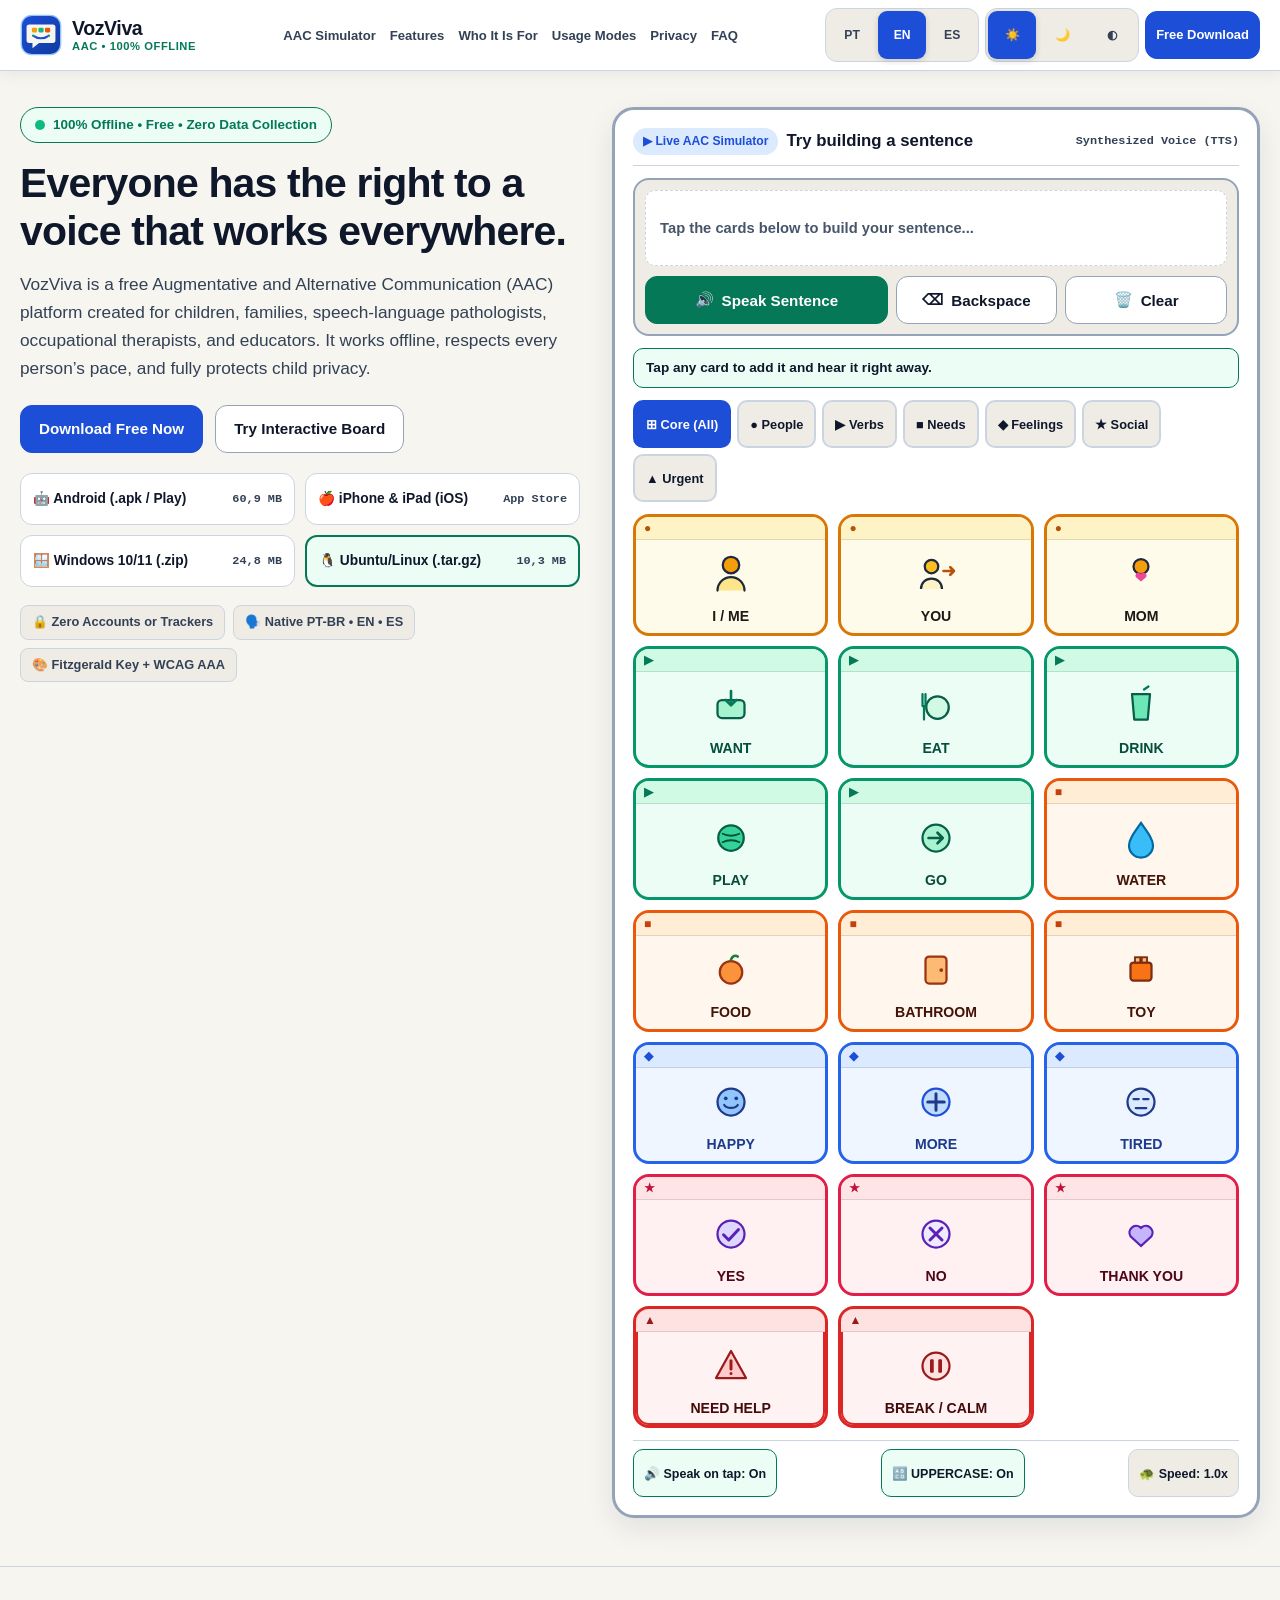
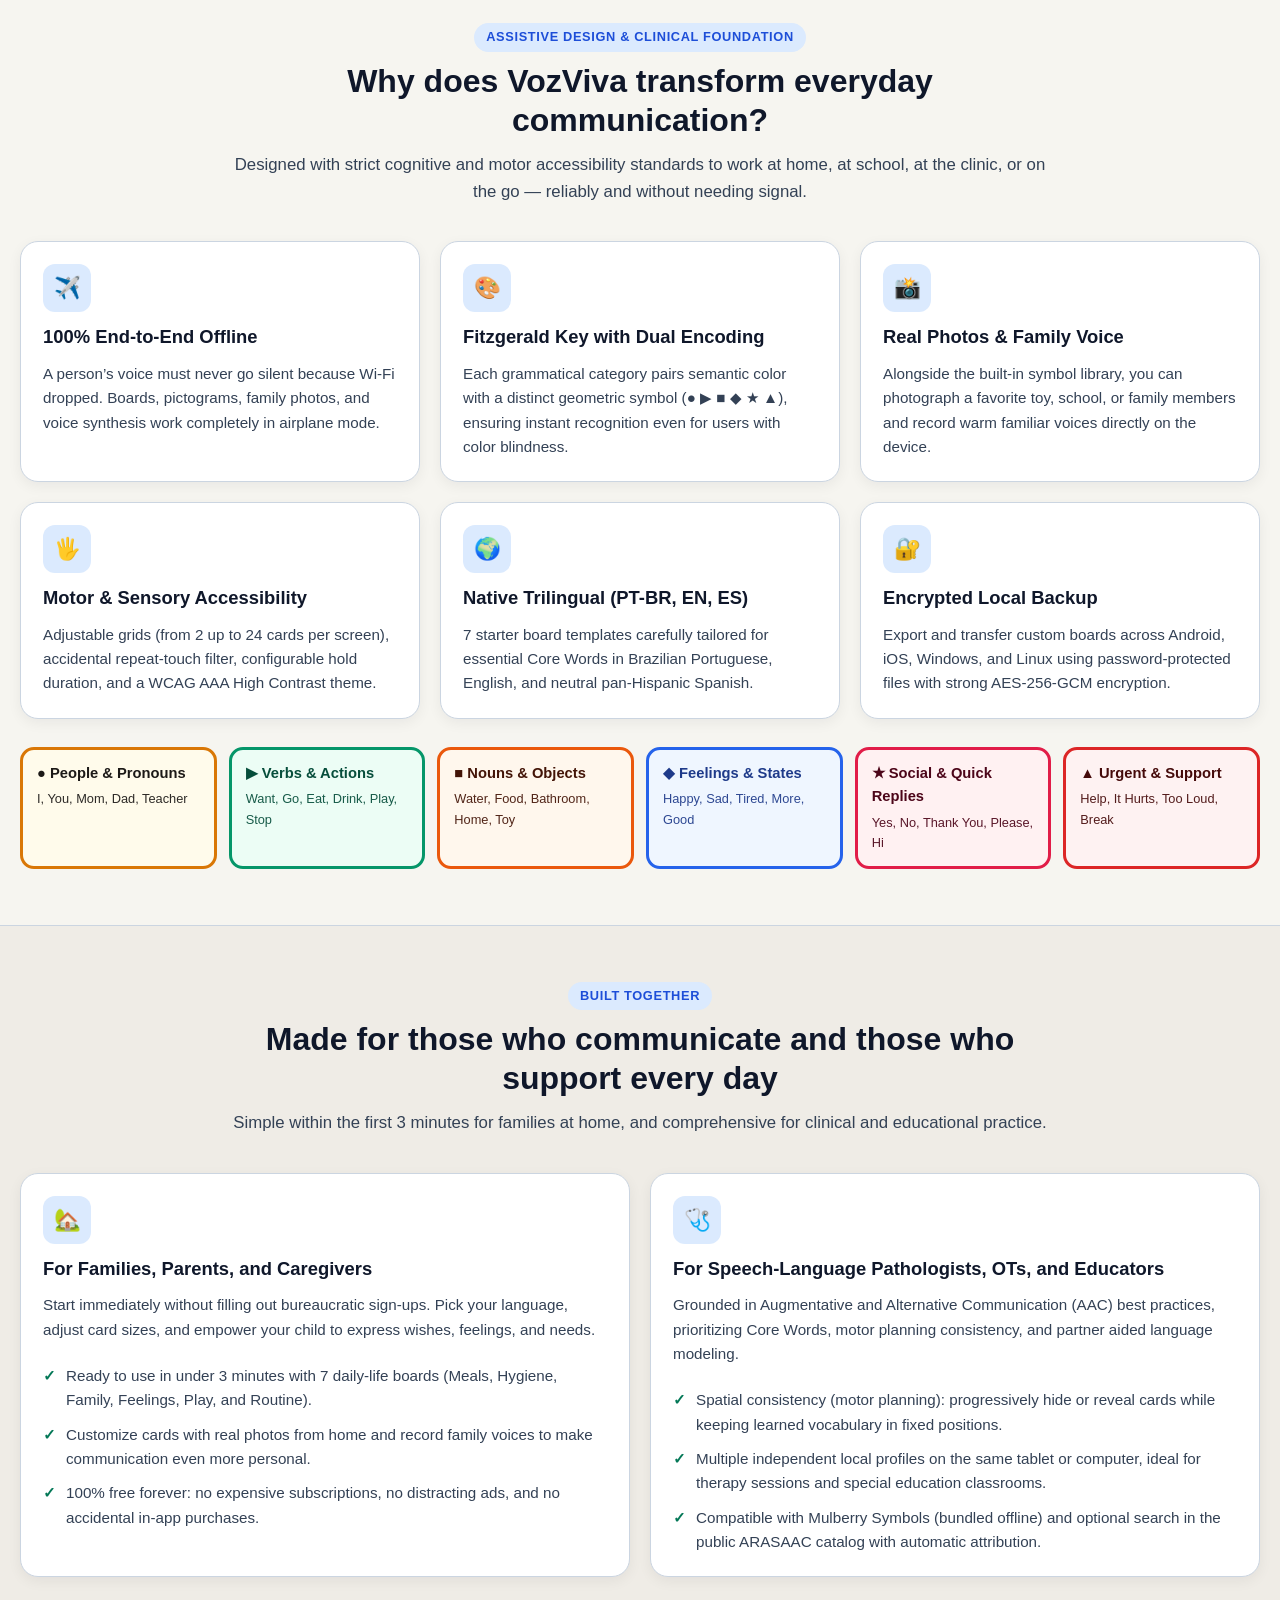
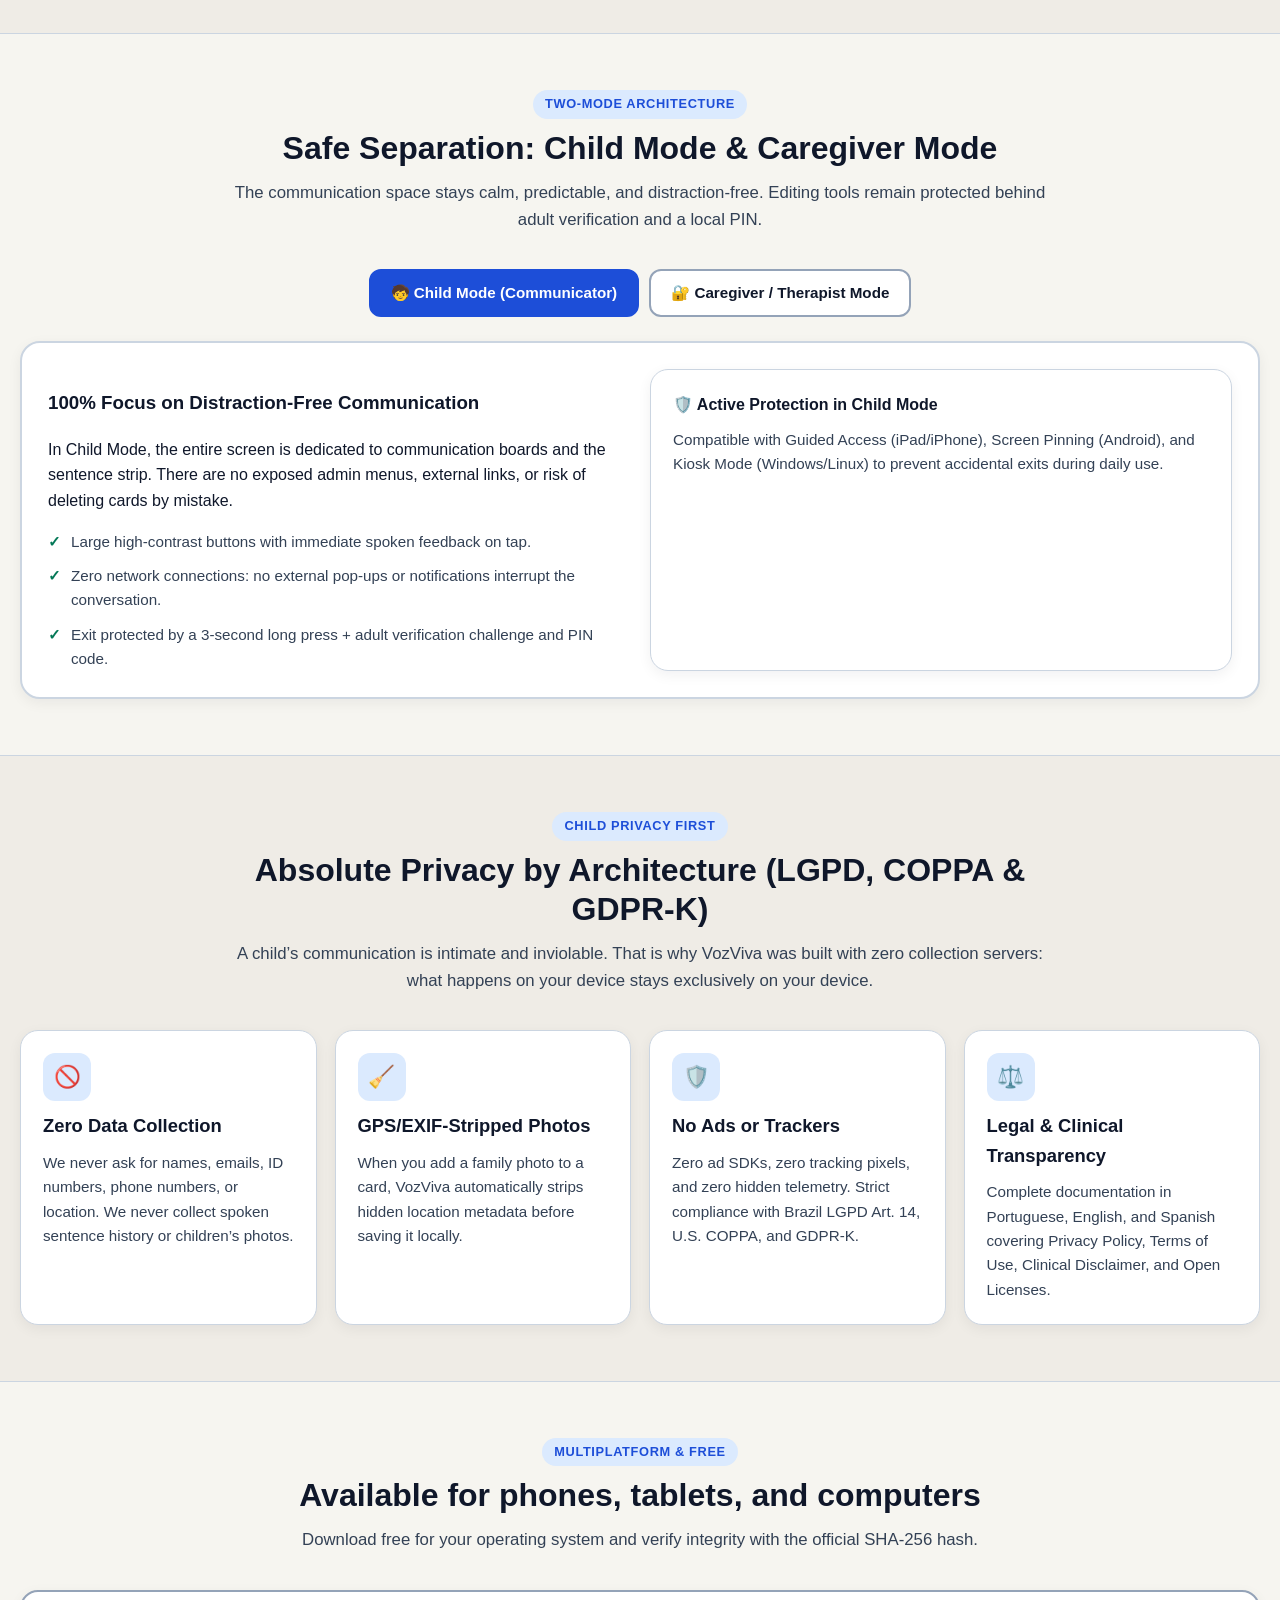
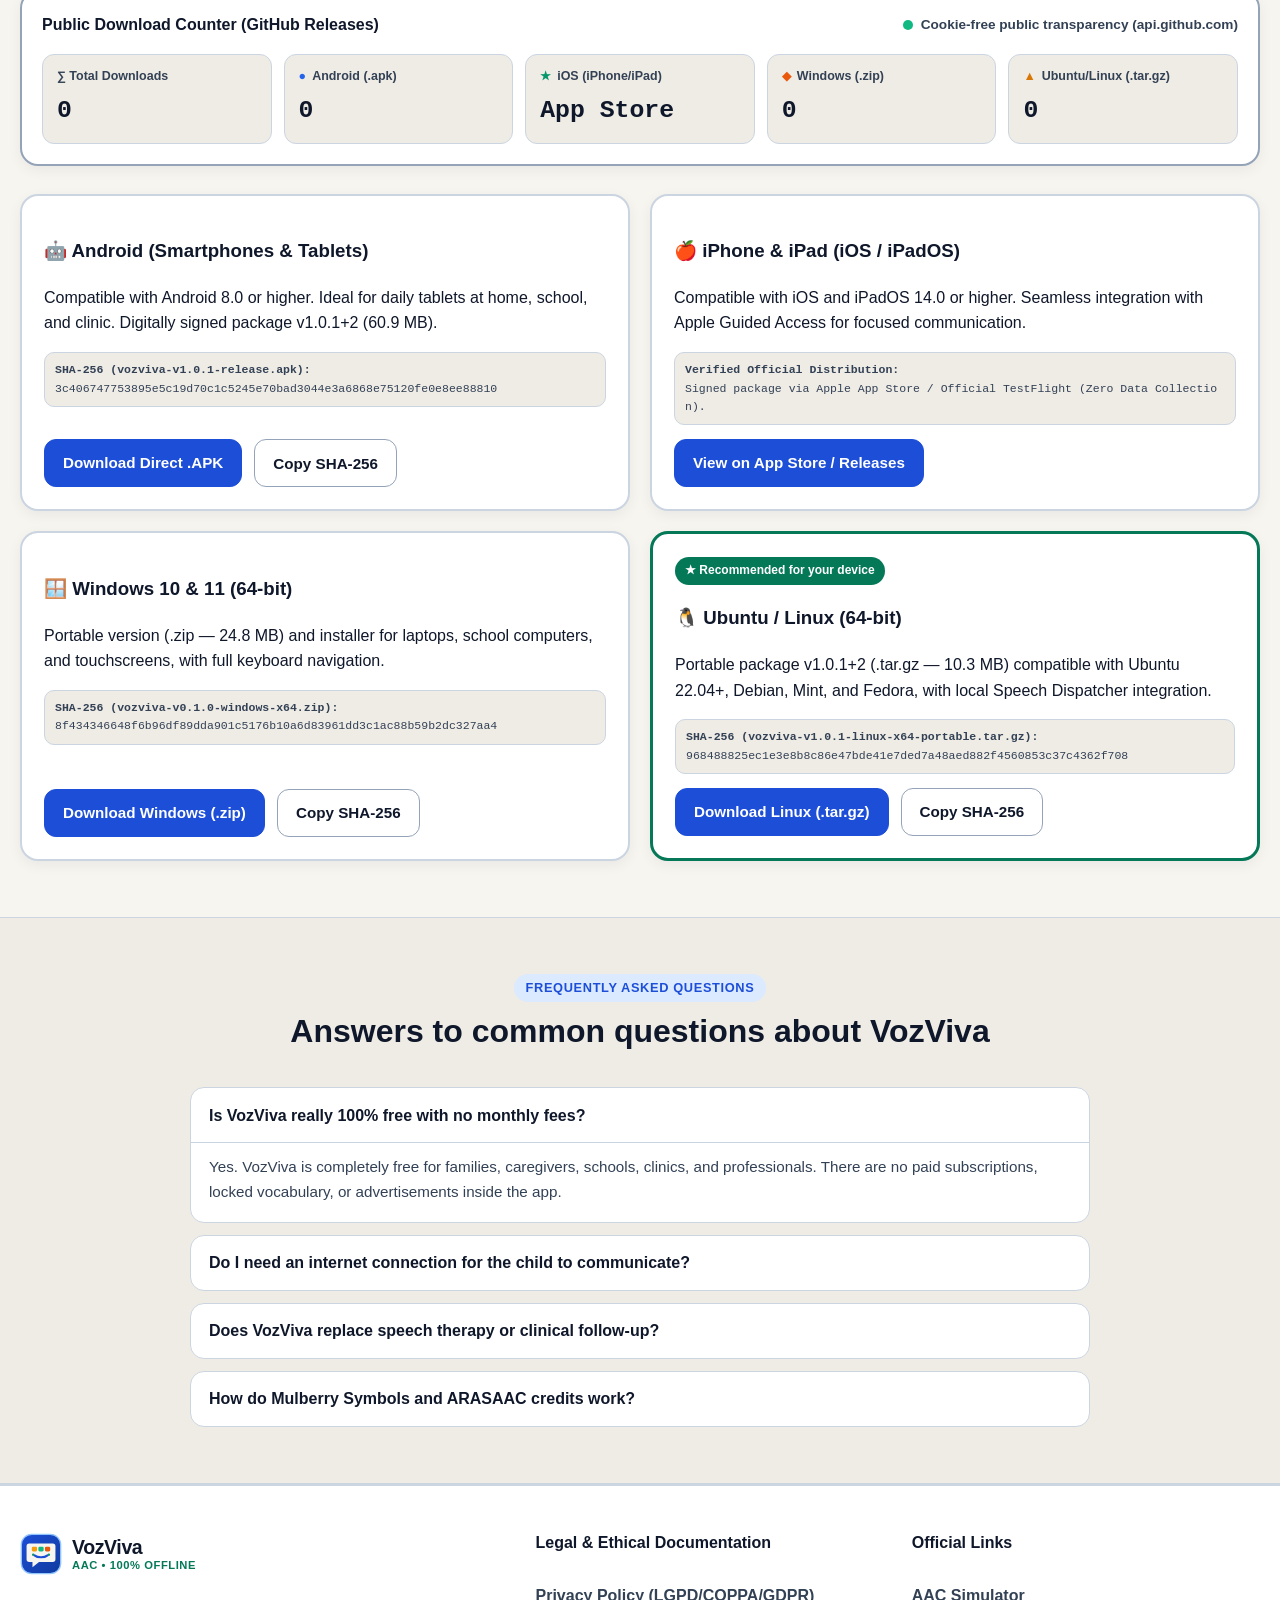
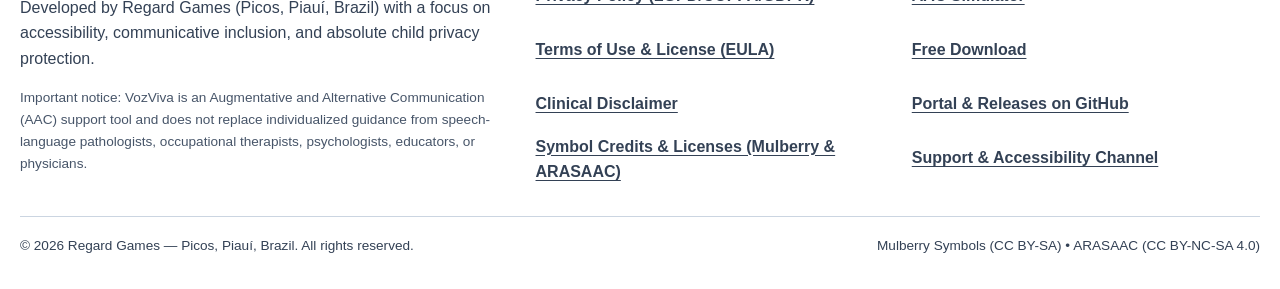
==== commit 05caa5b2: "feat(web): update direct download links and SHA-256 hashes for v1.0.1+2 + add official store assets " ====
--- a/index.html
+++ b/index.html
@@ -144,7 +144,7 @@
           <div class="hero-platform-pills" role="list" aria-label="Plataformas suportadas" data-i18n-attr="aria-label:hero.pills_aria">
             <a href="#download-android" class="platform-pill" data-os-pill="android" role="listitem">
               <span>🤖 <span data-i18n="hero.pill_android">Android (.apk / Play)</span></span>
-              <span class="pill-meta">38,4 MB</span>
+              <span class="pill-meta">60,9 MB</span>
             </a>
             <a href="#download-ios" class="platform-pill" data-os-pill="ios" role="listitem">
               <span>🍎 <span data-i18n="hero.pill_ios">iPhone &amp; iPad (iOS)</span></span>
@@ -156,7 +156,7 @@
             </a>
             <a href="#download-linux" class="platform-pill" data-os-pill="linux" role="listitem">
               <span>🐧 <span data-i18n="hero.pill_linux">Ubuntu/Linux (.tar.gz)</span></span>
-              <span class="pill-meta">22,1 MB</span>
+              <span class="pill-meta">10,3 MB</span>
             </a>
           </div>
 
@@ -479,14 +479,14 @@
             <div>
               <span class="recommended-os-ribbon" data-i18n="platforms.recommended_badge">★ Recomendado para seu dispositivo</span>
               <h3>🤖 <span data-i18n="platforms.android_title">Android (Smartphones e Tablets)</span></h3>
-              <p data-i18n="platforms.android_desc">Compatível com Android 8.0 ou superior. Ideal para tablets de uso diário em casa, na escola e na clínica. Pacote assinado digitalmente (38,4 MB).</p>
+              <p data-i18n="platforms.android_desc">Compatível com Android 8.0 ou superior. Ideal para tablets de uso diário em casa, na escola e na clínica. Pacote assinado digitalmente v1.0.1+2 (60,9 MB).</p>
               <div class="sha-box">
-                <strong>SHA-256 (vozviva-v0.1.0-android.apk):</strong><br />
-                <span id="sha-android">e3b0c44298fc1c149afbf4c8996fb92427ae41e4649b934ca495991b7852b855</span>
+                <strong>SHA-256 (vozviva-v1.0.1-release.apk):</strong><br />
+                <span id="sha-android">3c406747753895e5c19d70c1c5245e70bad3044e3a6868e75120fe0e8ee88810</span>
               </div>
             </div>
             <div class="hero-cta-row" style="margin-bottom:0">
-              <a href="https://github.com/regardgames/vozviva/releases" target="_blank" rel="noopener noreferrer" class="btn btn-primary dl-track-btn" data-dl-os="android" data-i18n="platforms.btn_apk">Baixar .APK Direto</a>
+              <a href="https://github.com/regardgames/vozviva/releases/latest/download/vozviva-v1.0.1-release.apk" target="_blank" rel="noopener noreferrer" class="btn btn-primary dl-track-btn" data-dl-os="android" data-i18n="platforms.btn_apk">Baixar .APK Direto</a>
               <button type="button" class="btn btn-secondary copy-sha-btn" data-sha-target="sha-android" data-i18n="platforms.btn_copy_sha">Copiar SHA-256</button>
             </div>
           </article>
@@ -529,14 +529,14 @@
             <div>
               <span class="recommended-os-ribbon" data-i18n="platforms.recommended_badge">★ Recomendado para seu dispositivo</span>
               <h3>🐧 <span data-i18n="platforms.linux_title">Ubuntu / Linux (64 bits)</span></h3>
-              <p data-i18n="platforms.linux_desc">Pacote portátil (.tar.gz — 22,1 MB) compatível com Ubuntu 22.04+, Debian, Mint e Fedora, com integração ao Speech Dispatcher local.</p>
+              <p data-i18n="platforms.linux_desc">Pacote portátil v1.0.1+2 (.tar.gz — 10,3 MB) compatível com Ubuntu 22.04+, Debian, Mint e Fedora, com integração ao Speech Dispatcher local.</p>
               <div class="sha-box">
-                <strong>SHA-256 (vozviva-v0.1.0-linux-x64.tar.gz):</strong><br />
-                <span id="sha-linux">2c26b46b68ffc68ff99b453c1d30413413422d706483bfa0f98a5e886266e7ae</span>
+                <strong>SHA-256 (vozviva-v1.0.1-linux-x64-portable.tar.gz):</strong><br />
+                <span id="sha-linux">968488825ec1e3e8b8c86e47bde41e7ded7a48aed882f4560853c37c4362f708</span>
               </div>
             </div>
             <div class="hero-cta-row" style="margin-bottom:0">
-              <a href="https://github.com/regardgames/vozviva/releases" target="_blank" rel="noopener noreferrer" class="btn btn-primary dl-track-btn" data-dl-os="linux" data-i18n="platforms.btn_linux">Baixar Linux (.tar.gz)</a>
+              <a href="https://github.com/regardgames/vozviva/releases/latest/download/vozviva-v1.0.1-linux-x64-portable.tar.gz" target="_blank" rel="noopener noreferrer" class="btn btn-primary dl-track-btn" data-dl-os="linux" data-i18n="platforms.btn_linux">Baixar Linux (.tar.gz)</a>
               <button type="button" class="btn btn-secondary copy-sha-btn" data-sha-target="sha-linux" data-i18n="platforms.btn_copy_sha">Copiar SHA-256</button>
             </div>
           </article>
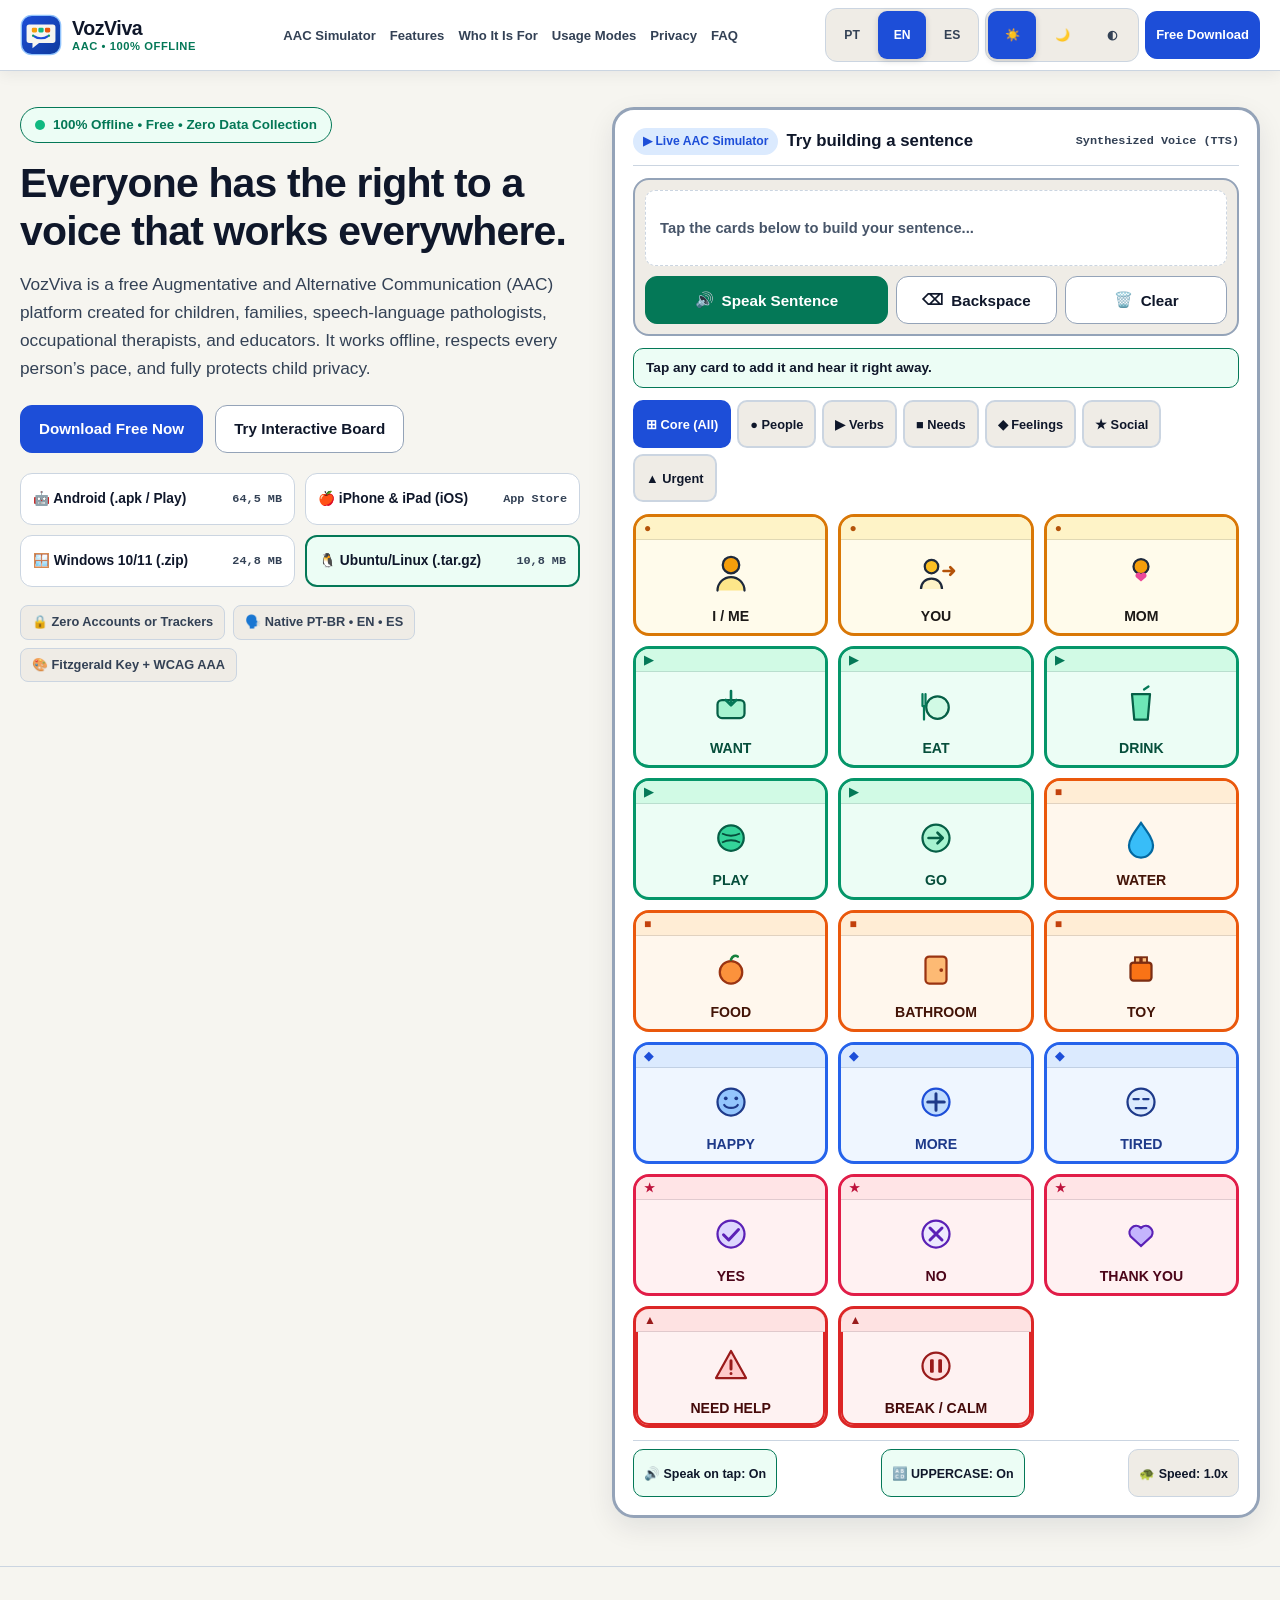
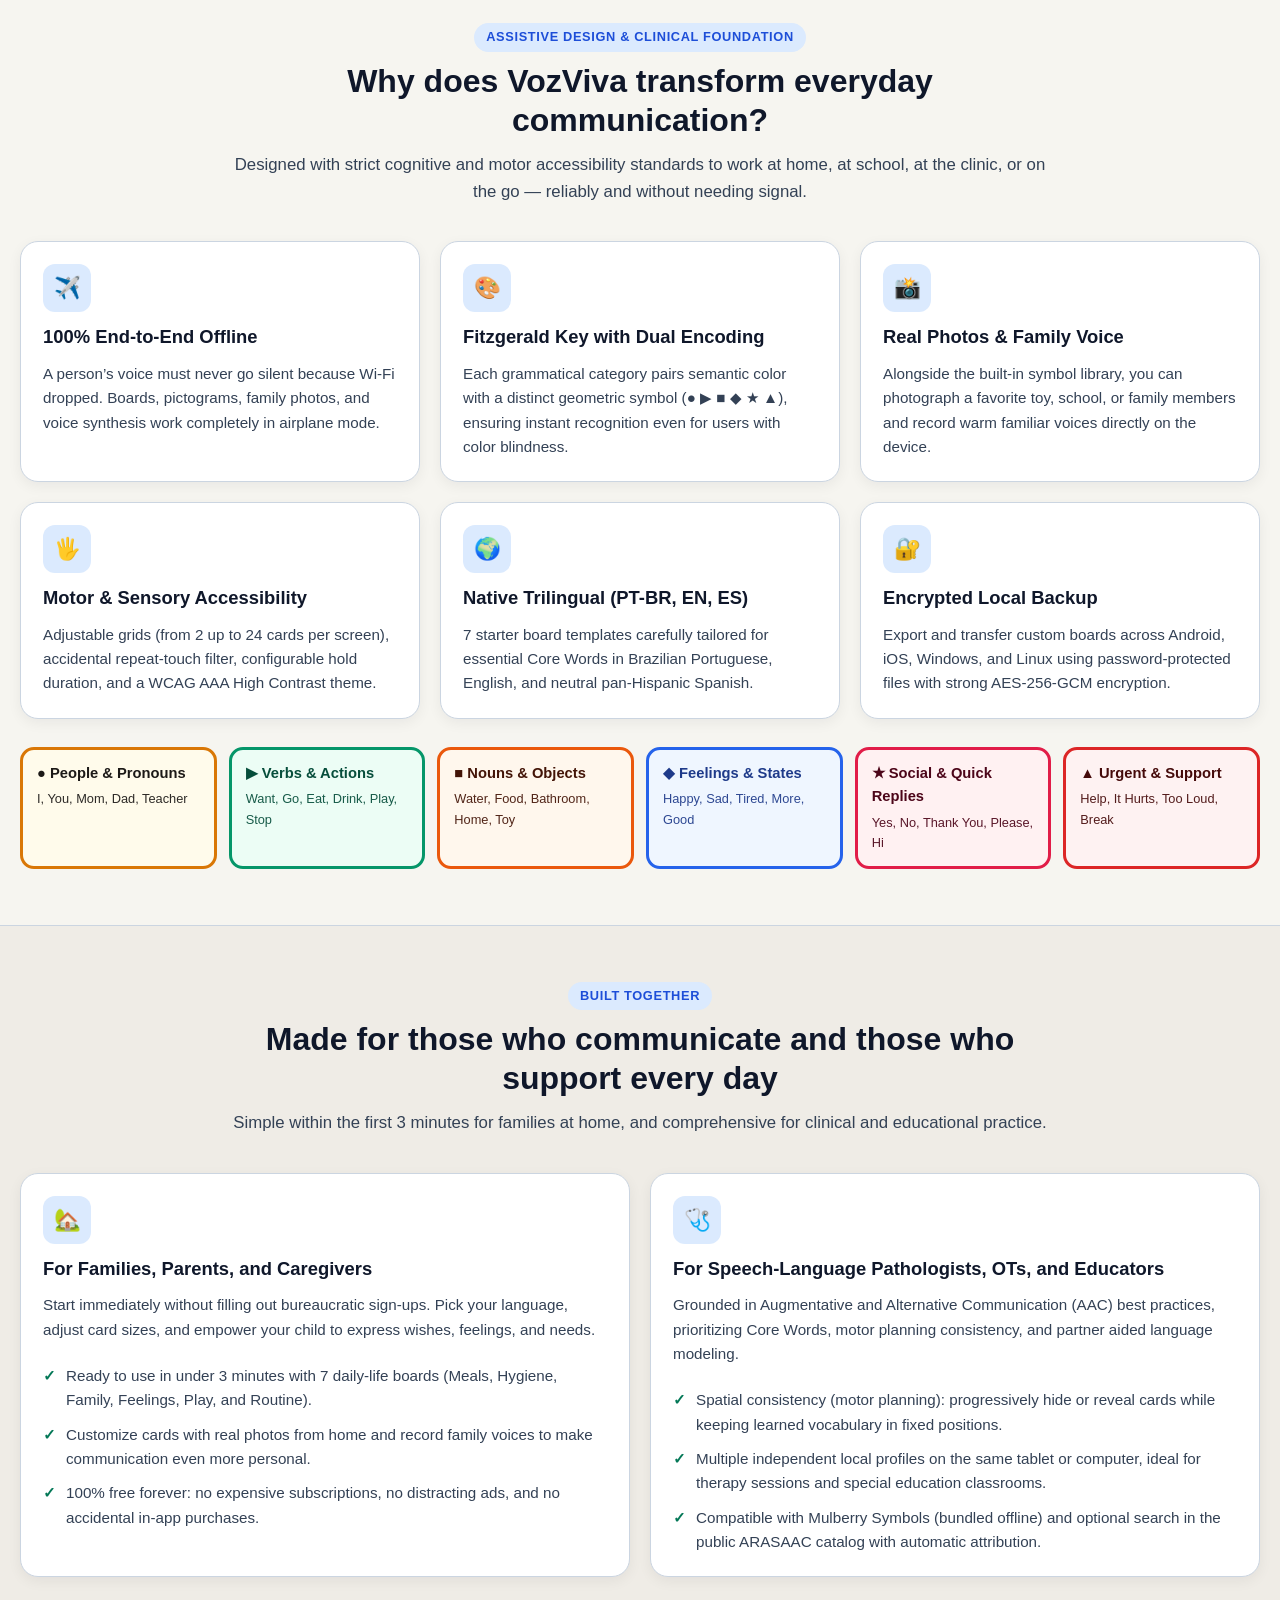
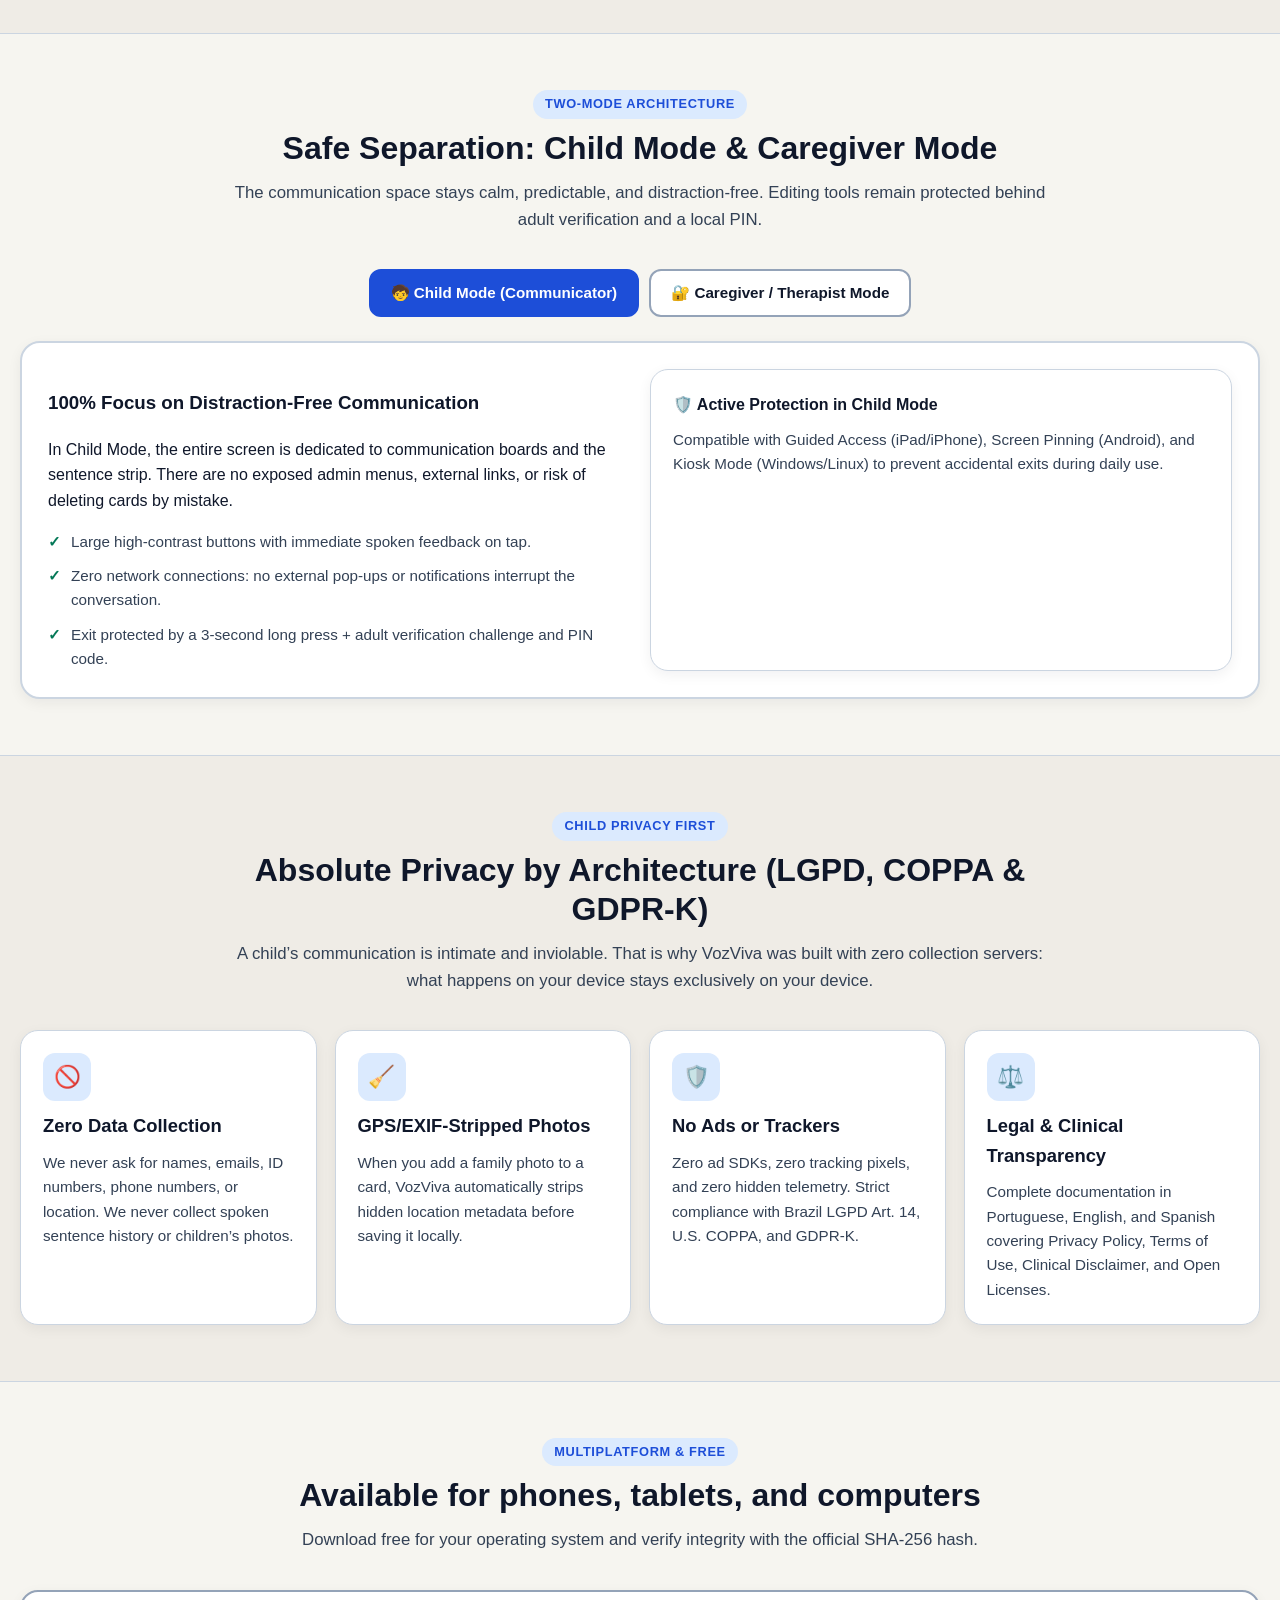
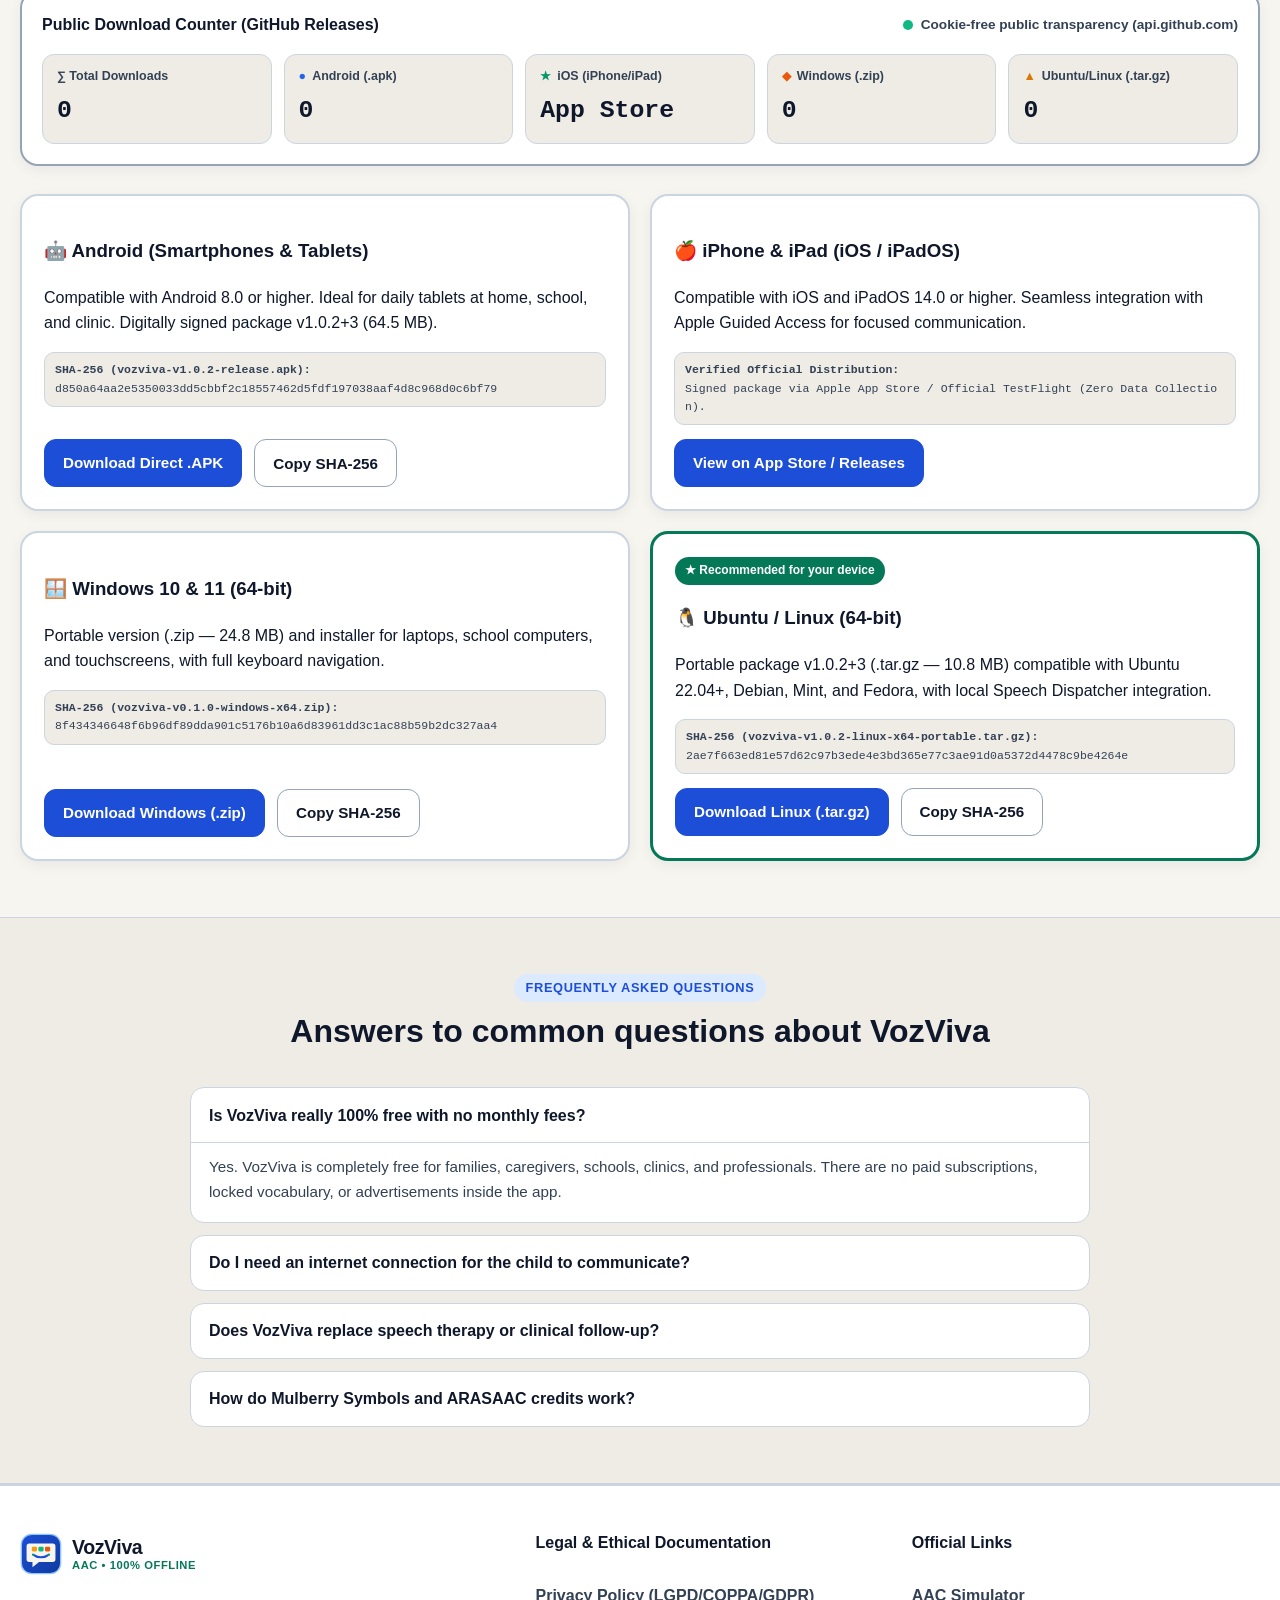
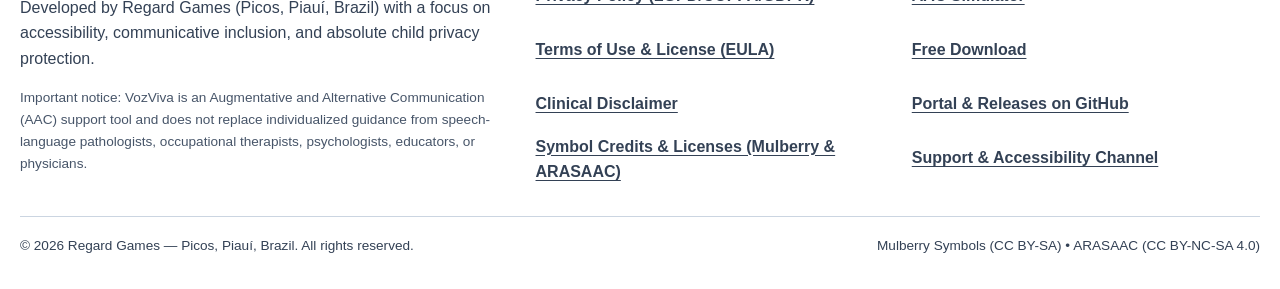
==== commit 28d7e401: "feat(web): release v1.0.2+3 direct downloads and SHA-256 checksums [VOZ-12] Co-authored-by: Dayvid E" ====
--- a/index.html
+++ b/index.html
@@ -144,7 +144,7 @@
           <div class="hero-platform-pills" role="list" aria-label="Plataformas suportadas" data-i18n-attr="aria-label:hero.pills_aria">
             <a href="#download-android" class="platform-pill" data-os-pill="android" role="listitem">
               <span>🤖 <span data-i18n="hero.pill_android">Android (.apk / Play)</span></span>
-              <span class="pill-meta">60,9 MB</span>
+              <span class="pill-meta">64,5 MB</span>
             </a>
             <a href="#download-ios" class="platform-pill" data-os-pill="ios" role="listitem">
               <span>🍎 <span data-i18n="hero.pill_ios">iPhone &amp; iPad (iOS)</span></span>
@@ -156,7 +156,7 @@
             </a>
             <a href="#download-linux" class="platform-pill" data-os-pill="linux" role="listitem">
               <span>🐧 <span data-i18n="hero.pill_linux">Ubuntu/Linux (.tar.gz)</span></span>
-              <span class="pill-meta">10,3 MB</span>
+              <span class="pill-meta">10,8 MB</span>
             </a>
           </div>
 
@@ -479,14 +479,14 @@
             <div>
               <span class="recommended-os-ribbon" data-i18n="platforms.recommended_badge">★ Recomendado para seu dispositivo</span>
               <h3>🤖 <span data-i18n="platforms.android_title">Android (Smartphones e Tablets)</span></h3>
-              <p data-i18n="platforms.android_desc">Compatível com Android 8.0 ou superior. Ideal para tablets de uso diário em casa, na escola e na clínica. Pacote assinado digitalmente v1.0.1+2 (60,9 MB).</p>
+              <p data-i18n="platforms.android_desc">Compatível com Android 8.0 ou superior. Ideal para tablets de uso diário em casa, na escola e na clínica. Pacote assinado digitalmente v1.0.2+3 (64,5 MB).</p>
               <div class="sha-box">
-                <strong>SHA-256 (vozviva-v1.0.1-release.apk):</strong><br />
-                <span id="sha-android">3c406747753895e5c19d70c1c5245e70bad3044e3a6868e75120fe0e8ee88810</span>
+                <strong>SHA-256 (vozviva-v1.0.2-release.apk):</strong><br />
+                <span id="sha-android">d850a64aa2e5350033dd5cbbf2c18557462d5fdf197038aaf4d8c968d0c6bf79</span>
               </div>
             </div>
             <div class="hero-cta-row" style="margin-bottom:0">
-              <a href="https://github.com/regardgames/vozviva/releases/latest/download/vozviva-v1.0.1-release.apk" target="_blank" rel="noopener noreferrer" class="btn btn-primary dl-track-btn" data-dl-os="android" data-i18n="platforms.btn_apk">Baixar .APK Direto</a>
+              <a href="https://github.com/regardgames/vozviva/releases/download/v1.0.2/vozviva-v1.0.2-release.apk" target="_blank" rel="noopener noreferrer" class="btn btn-primary dl-track-btn" data-dl-os="android" data-i18n="platforms.btn_apk">Baixar .APK Direto</a>
               <button type="button" class="btn btn-secondary copy-sha-btn" data-sha-target="sha-android" data-i18n="platforms.btn_copy_sha">Copiar SHA-256</button>
             </div>
           </article>
@@ -529,14 +529,14 @@
             <div>
               <span class="recommended-os-ribbon" data-i18n="platforms.recommended_badge">★ Recomendado para seu dispositivo</span>
               <h3>🐧 <span data-i18n="platforms.linux_title">Ubuntu / Linux (64 bits)</span></h3>
-              <p data-i18n="platforms.linux_desc">Pacote portátil v1.0.1+2 (.tar.gz — 10,3 MB) compatível com Ubuntu 22.04+, Debian, Mint e Fedora, com integração ao Speech Dispatcher local.</p>
+              <p data-i18n="platforms.linux_desc">Pacote portátil v1.0.2+3 (.tar.gz — 10,8 MB) compatível com Ubuntu 22.04+, Debian, Mint e Fedora, com integração ao Speech Dispatcher local.</p>
               <div class="sha-box">
-                <strong>SHA-256 (vozviva-v1.0.1-linux-x64-portable.tar.gz):</strong><br />
-                <span id="sha-linux">968488825ec1e3e8b8c86e47bde41e7ded7a48aed882f4560853c37c4362f708</span>
+                <strong>SHA-256 (vozviva-v1.0.2-linux-x64-portable.tar.gz):</strong><br />
+                <span id="sha-linux">2ae7f663ed81e57d62c97b3ede4e3bd365e77c3ae91d0a5372d4478c9be4264e</span>
               </div>
             </div>
             <div class="hero-cta-row" style="margin-bottom:0">
-              <a href="https://github.com/regardgames/vozviva/releases/latest/download/vozviva-v1.0.1-linux-x64-portable.tar.gz" target="_blank" rel="noopener noreferrer" class="btn btn-primary dl-track-btn" data-dl-os="linux" data-i18n="platforms.btn_linux">Baixar Linux (.tar.gz)</a>
+              <a href="https://github.com/regardgames/vozviva/releases/download/v1.0.2/vozviva-v1.0.2-linux-x64-portable.tar.gz" target="_blank" rel="noopener noreferrer" class="btn btn-primary dl-track-btn" data-dl-os="linux" data-i18n="platforms.btn_linux">Baixar Linux (.tar.gz)</a>
               <button type="button" class="btn btn-secondary copy-sha-btn" data-sha-target="sha-linux" data-i18n="platforms.btn_copy_sha">Copiar SHA-256</button>
             </div>
           </article>
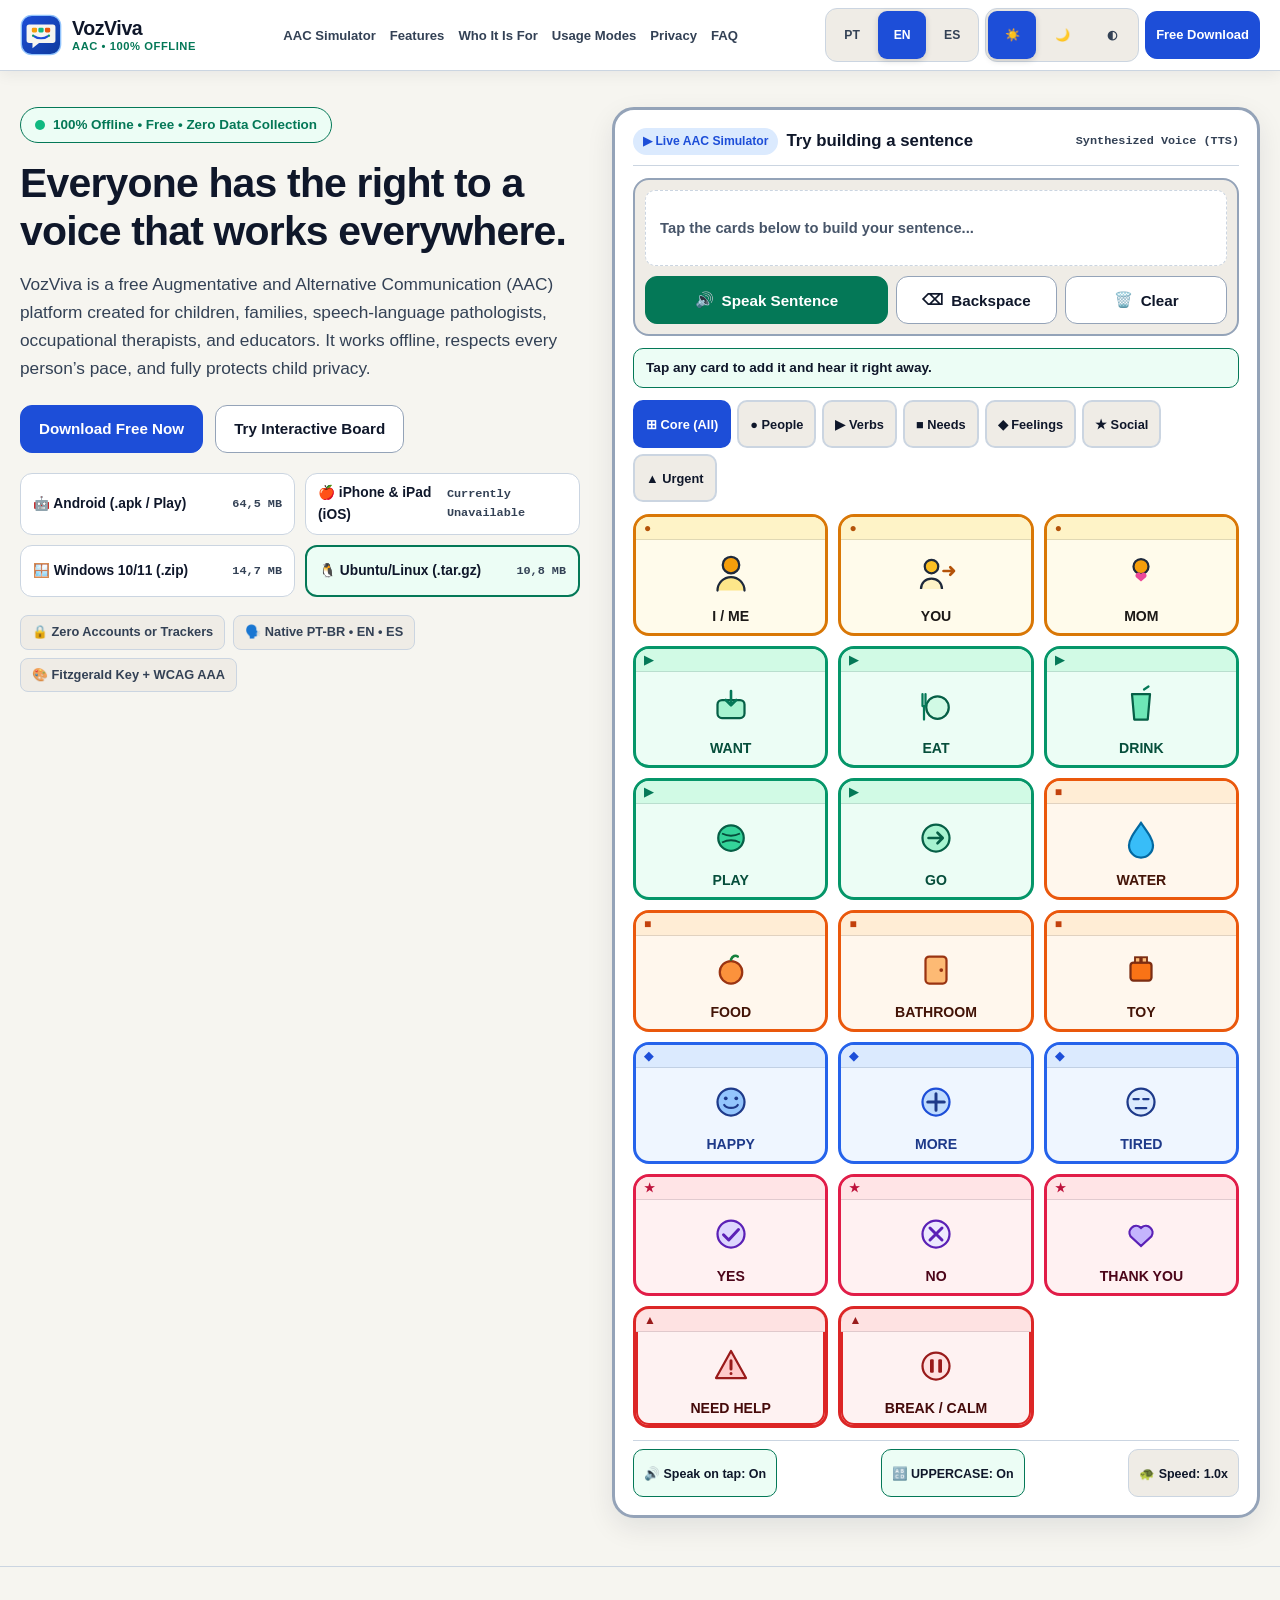
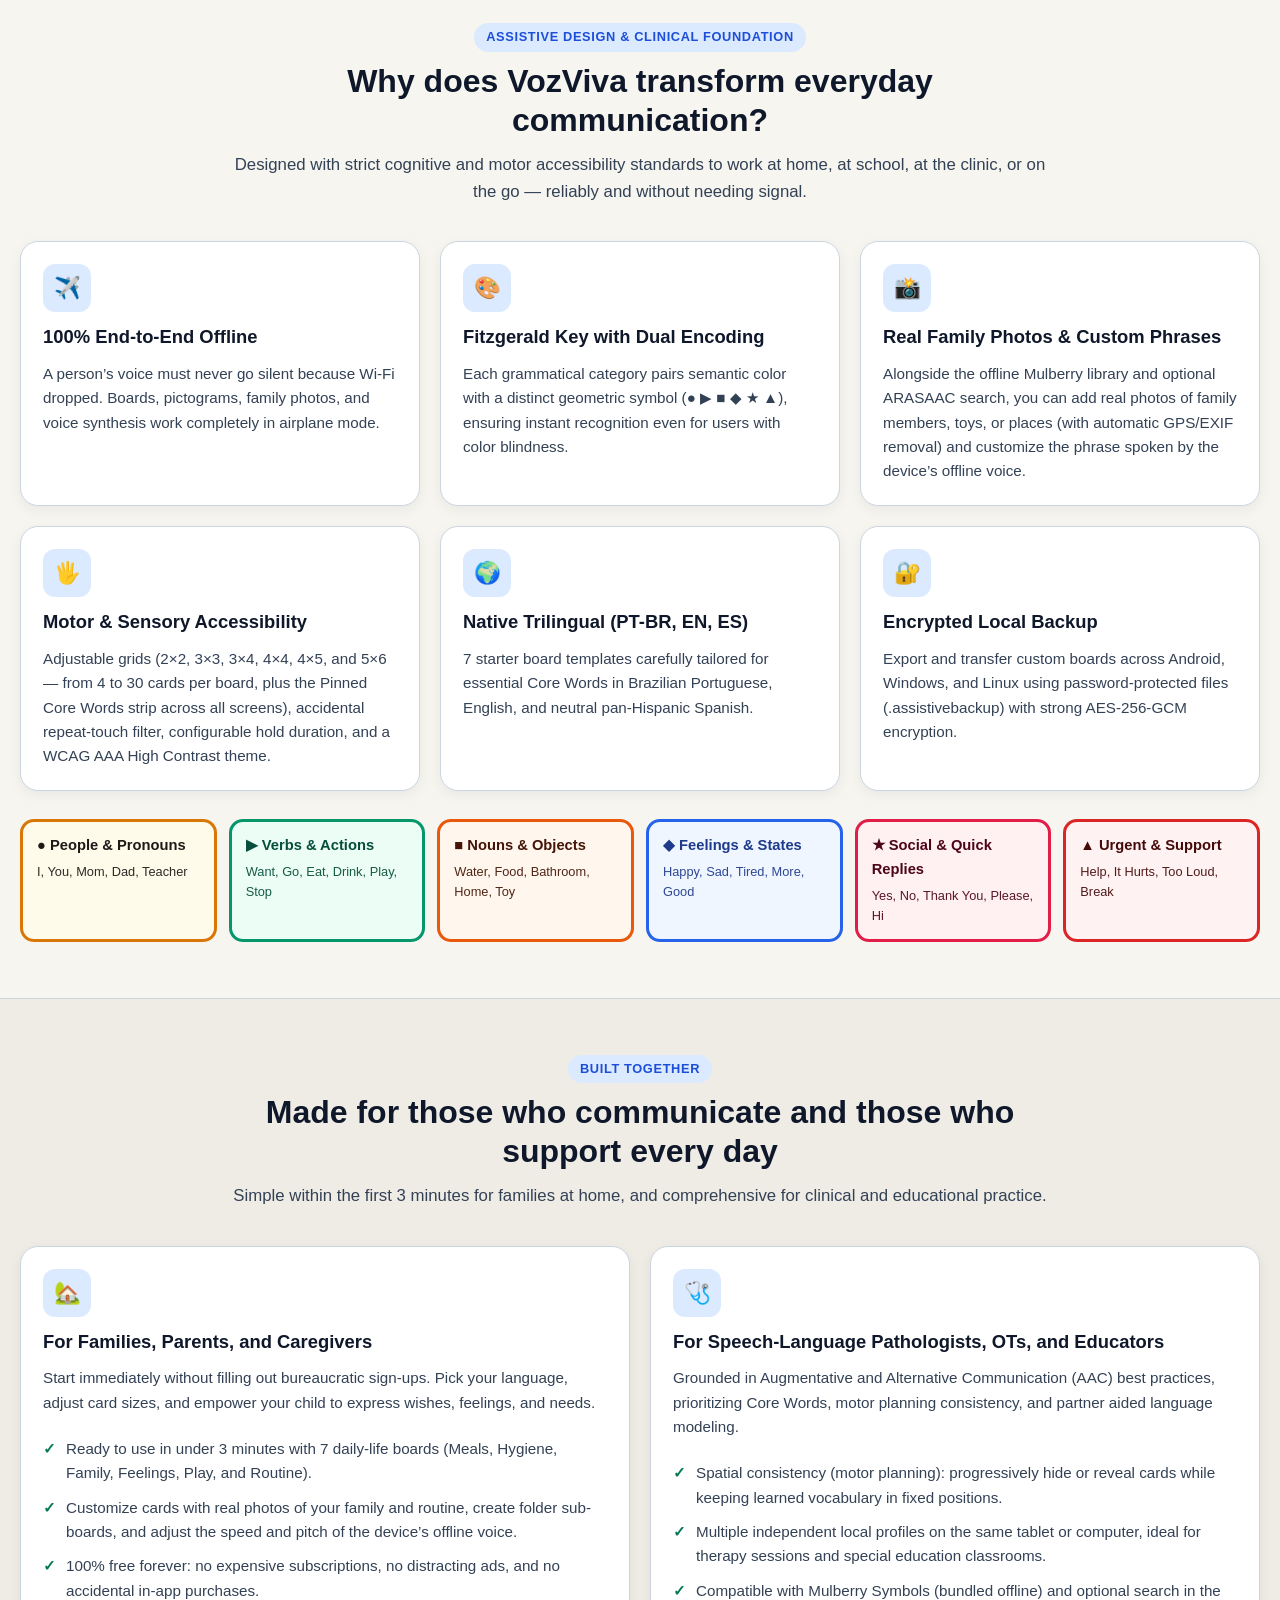
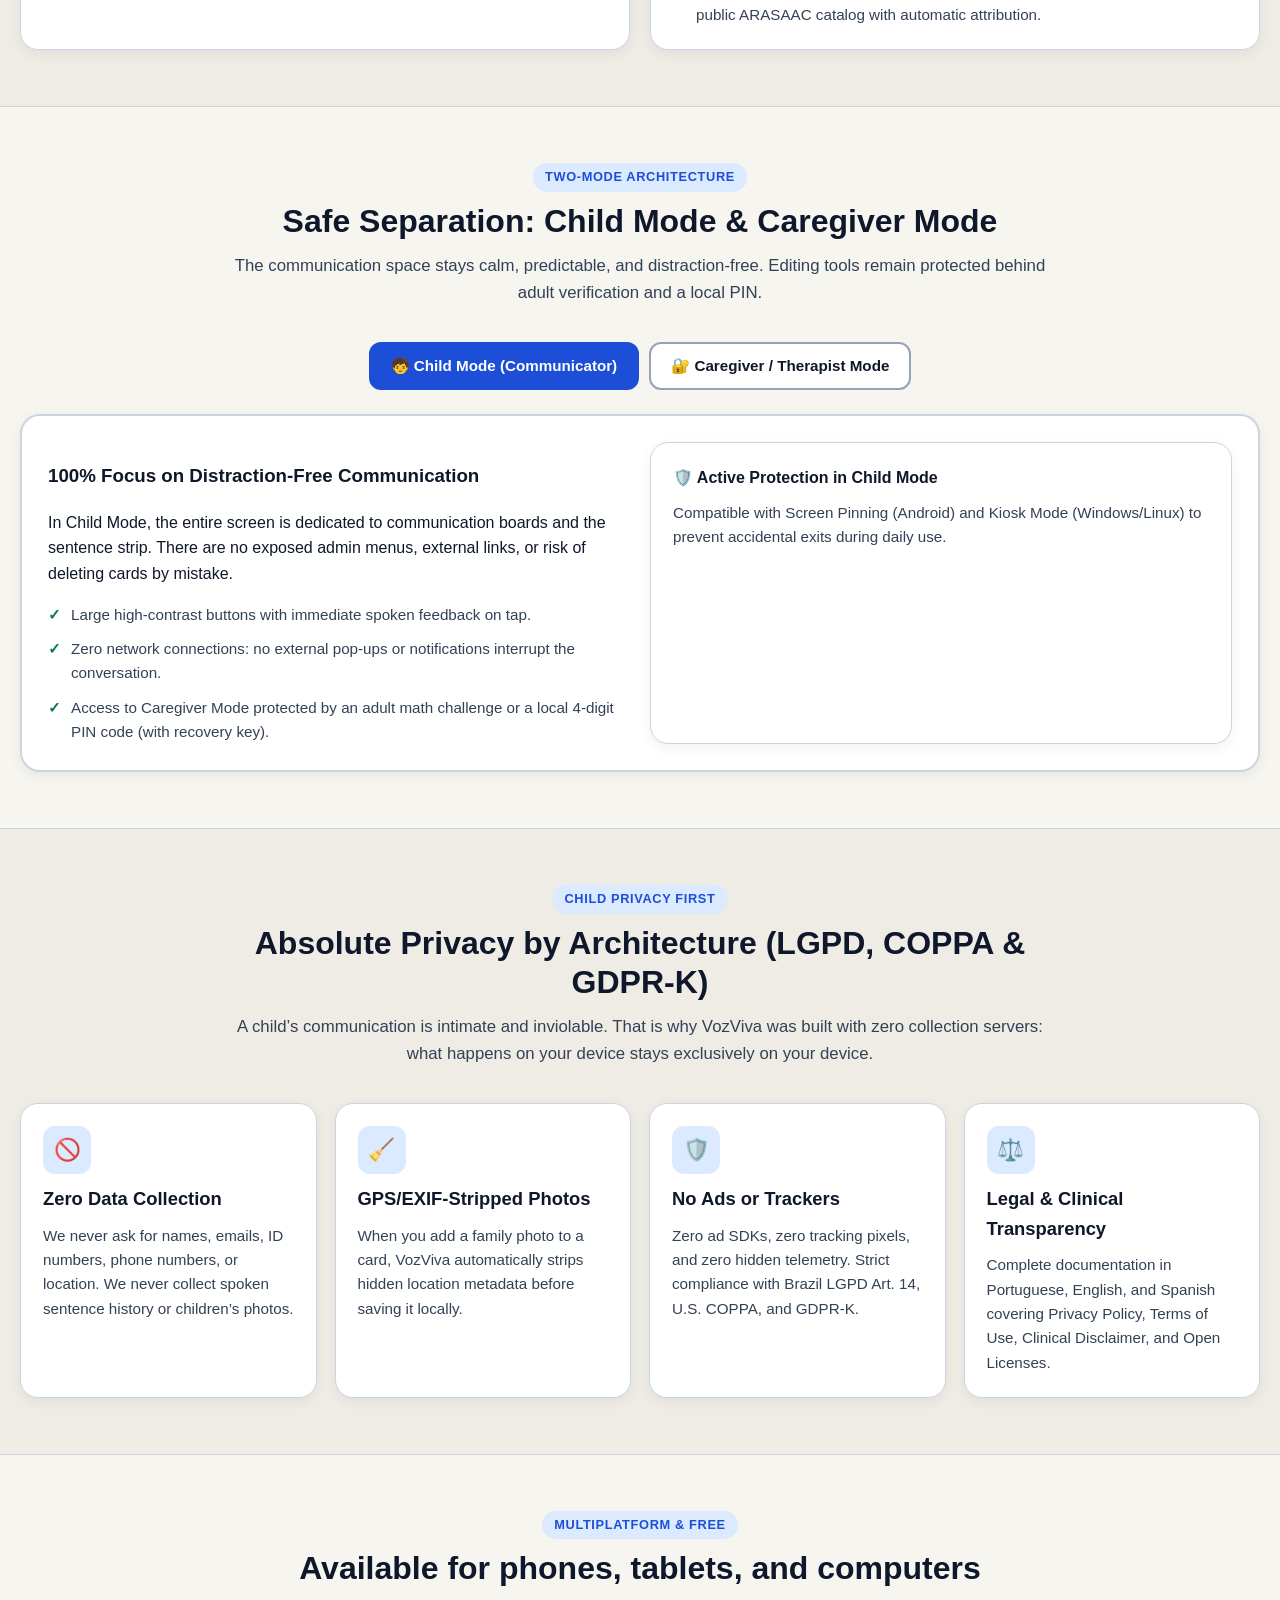
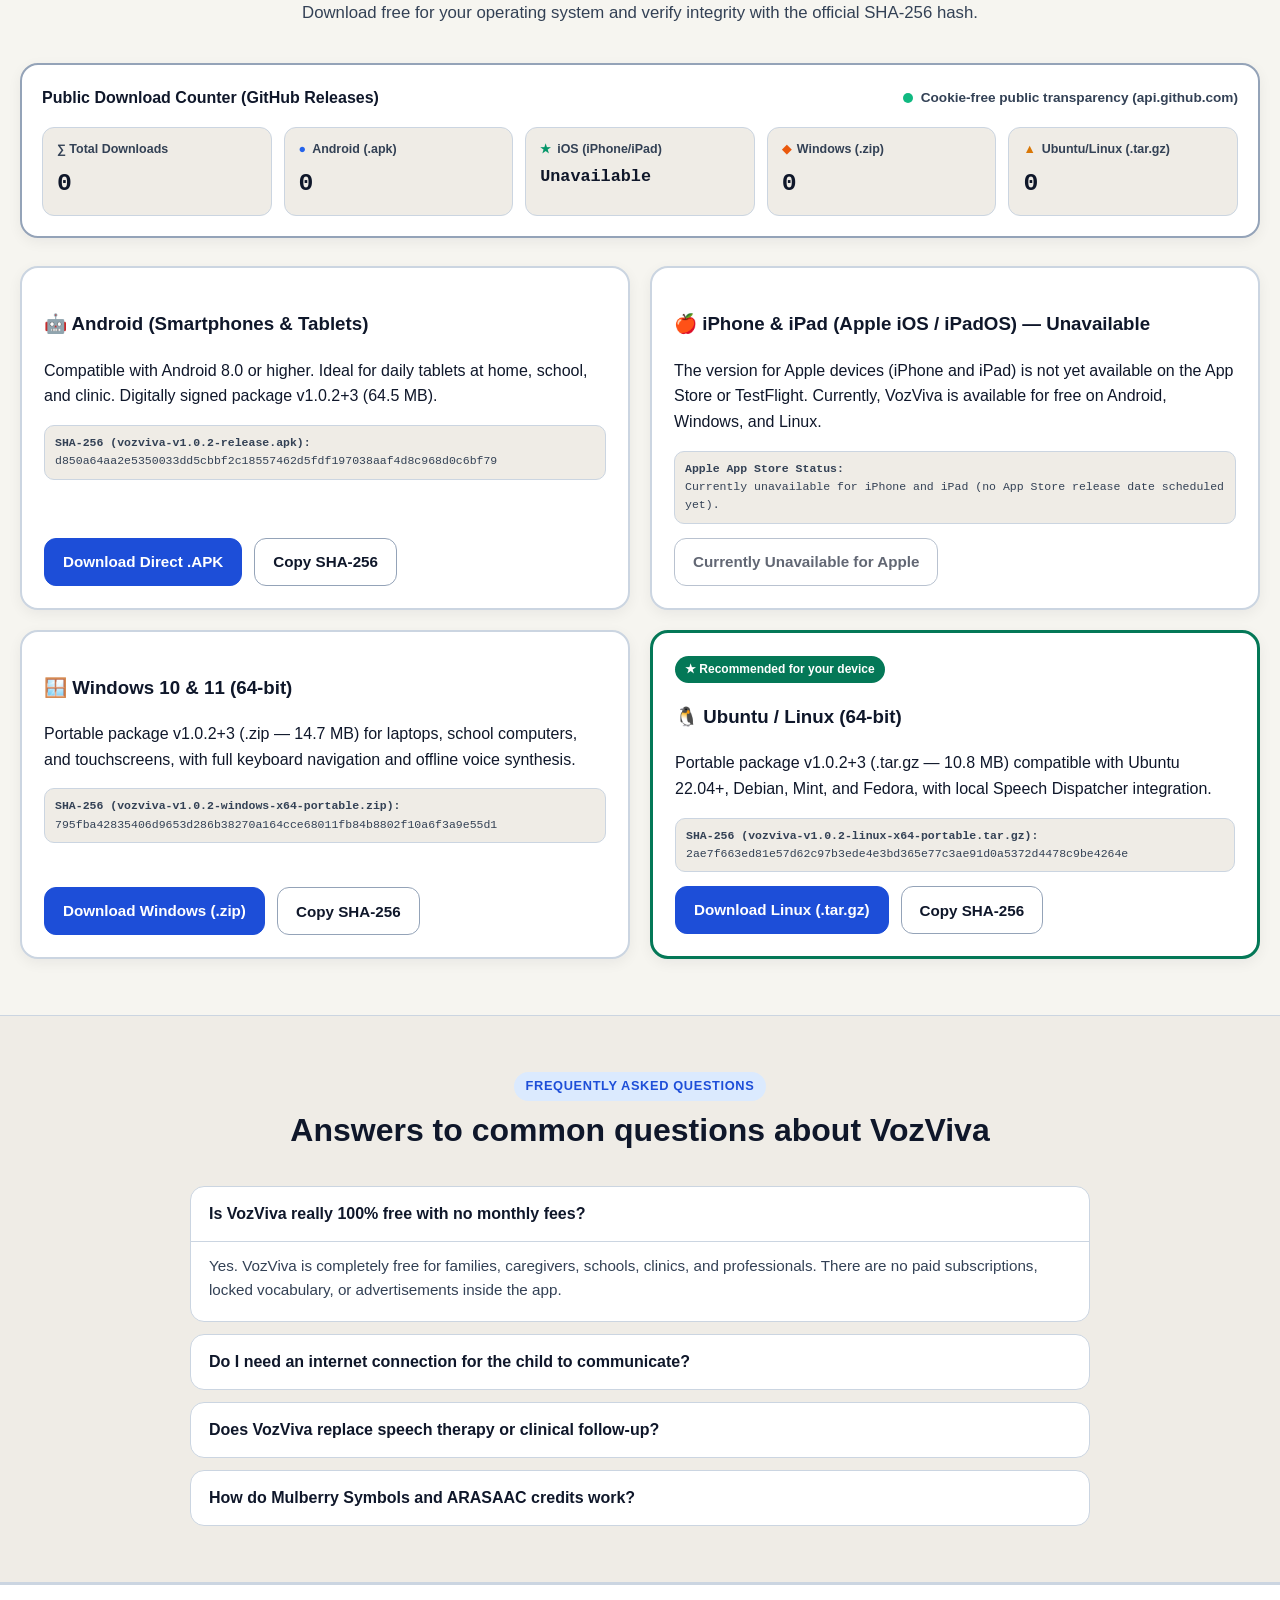
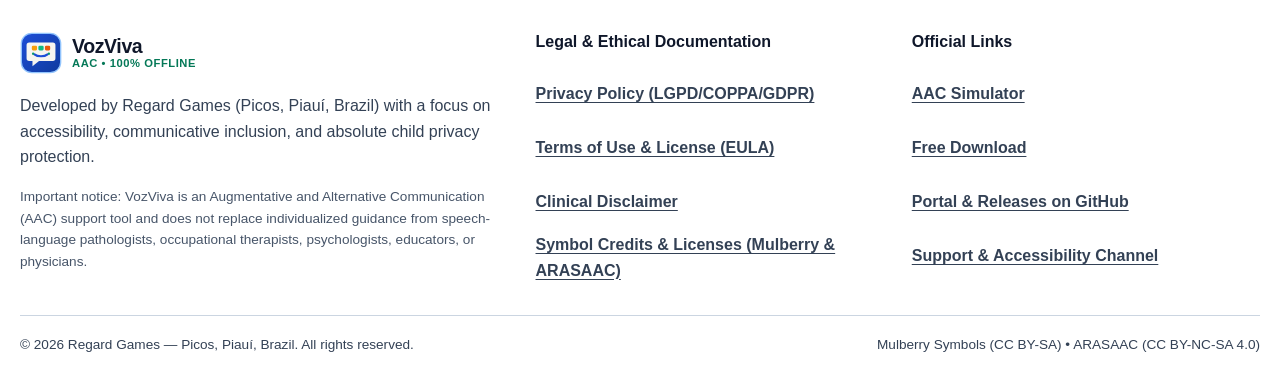
==== commit 3d9c3c8b: "fix(web): correct portal truthfulness and add Windows v1.0.2 download [VOZ-13] Co-authored-by: Dayvi" ====
--- a/index.html
+++ b/index.html
@@ -4,7 +4,7 @@
   <meta charset="UTF-8" />
   <meta name="viewport" content="width=device-width, initial-scale=1.0" />
   <title data-i18n="meta.title">VozViva — Comunicação Aumentativa e Alternativa (CAA) Offline e Gratuita | Regard Games</title>
-  <meta name="description" data-i18n-attr="content:meta.description" content="Aplicativo gratuito e 100% offline de Comunicação Aumentativa e Alternativa (CAA) com síntese de voz, pranchas personalizáveis e privacidade total para crianças, famílias e terapeutas. Disponível para Android, iOS, Windows e Linux." />
+  <meta name="description" data-i18n-attr="content:meta.description" content="Aplicativo gratuito e 100% offline de Comunicação Aumentativa e Alternativa (CAA) com síntese de voz, pranchas personalizáveis e privacidade total para crianças, famílias e terapeutas. Disponível para Android, Windows e Linux (versão para Apple iOS/iPadOS indisponível no momento)." />
   <meta name="theme-color" content="#1D4ED8" />
   <meta name="author" content="Regard Games — Picos, Piauí, Brasil" />
   <link rel="canonical" href="https://regardgames.github.io/vozviva/" />
@@ -36,7 +36,7 @@
     "@type": "SoftwareApplication",
     "name": "VozViva — CAA",
     "applicationCategory": "EducationalApplication, MedicalApplication",
-    "operatingSystem": "Android, iOS, Windows 10/11, Ubuntu/Linux",
+    "operatingSystem": "Android, Windows 10/11, Ubuntu/Linux",
     "inLanguage": ["pt-BR", "en", "es"],
     "isAccessibleForFree": true,
     "offers": {
@@ -148,11 +148,11 @@
             </a>
             <a href="#download-ios" class="platform-pill" data-os-pill="ios" role="listitem">
               <span>🍎 <span data-i18n="hero.pill_ios">iPhone &amp; iPad (iOS)</span></span>
-              <span class="pill-meta">App Store</span>
+              <span class="pill-meta" data-i18n="hero.pill_ios_meta">Indisponível no momento</span>
             </a>
             <a href="#download-windows" class="platform-pill" data-os-pill="windows" role="listitem">
               <span>🪟 <span data-i18n="hero.pill_windows">Windows 10/11 (.zip)</span></span>
-              <span class="pill-meta">24,8 MB</span>
+              <span class="pill-meta">14,7 MB</span>
             </a>
             <a href="#download-linux" class="platform-pill" data-os-pill="linux" role="listitem">
               <span>🐧 <span data-i18n="hero.pill_linux">Ubuntu/Linux (.tar.gz)</span></span>
@@ -252,14 +252,14 @@
 
           <article class="feature-card">
             <div class="feature-icon-badge" aria-hidden="true">📸</div>
-            <h3 data-i18n="why.card3_title">Fotos Reais e Voz da Própria Família</h3>
-            <p data-i18n="why.card3_desc">Além da biblioteca de pictogramas inclusa, você pode fotografar o brinquedo favorito, a escola ou os familiares e gravar áudios acolhedores diretamente pelo aparelho.</p>
+            <h3 data-i18n="why.card3_title">Fotos Reais da Família e Frases Personalizadas</h3>
+            <p data-i18n="why.card3_desc">Além da biblioteca offline Mulberry e da busca opcional ARASAAC, você pode adicionar fotos reais de familiares, brinquedos ou lugares (com remoção automática de GPS/EXIF) e personalizar a frase falada pela voz offline do aparelho.</p>
           </article>
 
           <article class="feature-card">
             <div class="feature-icon-badge" aria-hidden="true">🖐️</div>
             <h3 data-i18n="why.card4_title">Acessibilidade Motora e Sensorial</h3>
-            <p data-i18n="why.card4_desc">Grades ajustáveis (de 2 até 24 cartões por tela), filtro contra toques repetidos involuntários, tempo de retenção configurável e tema de Alto Contraste WCAG AAA.</p>
+            <p data-i18n="why.card4_desc">Grades ajustáveis (2×2, 3×3, 3×4, 4×4, 4×5 e 5×6 — de 4 a 30 cartões por prancha, além da Faixa de Cartões Fixos Base em todas as telas), filtro contra toques repetidos involuntários, tempo de retenção configurável e tema de Alto Contraste WCAG AAA.</p>
           </article>
 
           <article class="feature-card">
@@ -271,7 +271,7 @@
           <article class="feature-card">
             <div class="feature-icon-badge" aria-hidden="true">🔐</div>
             <h3 data-i18n="why.card6_title">Backup Local Criptografado</h3>
-            <p data-i18n="why.card6_desc">Exporte e transfira pranchas personalizadas entre Android, iOS, Windows e Linux usando arquivos protegidos por senha com criptografia forte AES-256-GCM.</p>
+            <p data-i18n="why.card6_desc">Exporte e transfira pranchas personalizadas entre Android, Windows e Linux usando arquivos protegidos por senha (.assistivebackup) com criptografia forte AES-256-GCM.</p>
           </article>
         </div>
 
@@ -322,7 +322,7 @@
             <p data-i18n="audiences.family_desc">Comece a usar imediatamente sem preencher cadastros burocráticos. Escolha o idioma, ajuste o tamanho dos cartões e dê autonomia para seu filho expressar desejos, sentimentos e necessidades.</p>
             <ul class="check-list">
               <li><span class="check-icon" aria-hidden="true">✓</span><span data-i18n="audiences.family_b1">Pronto para usar em menos de 3 minutos com 7 pranchas do cotidiano (Refeições, Higiene, Família, Emoções, Brincadeiras e Rotina).</span></li>
-              <li><span class="check-icon" aria-hidden="true">✓</span><span data-i18n="audiences.family_b2">Personalize cartões com fotos reais da casa e grave a voz de familiares para tornar a comunicação ainda mais afetiva.</span></li>
+              <li><span class="check-icon" aria-hidden="true">✓</span><span data-i18n="audiences.family_b2">Personalize cartões com fotos reais da família e da rotina, crie subníveis por pasta e ajuste a velocidade e o tom da voz offline do aparelho.</span></li>
               <li><span class="check-icon" aria-hidden="true">✓</span><span data-i18n="audiences.family_b3">100% gratuito para sempre: sem mensalidades caras, sem anúncios que distraiam a criança e sem compras acidentais.</span></li>
             </ul>
           </article>
@@ -364,12 +364,12 @@
               <ul class="check-list">
                 <li><span class="check-icon" aria-hidden="true">✓</span><span data-i18n="modes.child_b1">Botões amplos de alto contraste com resposta de voz imediata ao tocar.</span></li>
                 <li><span class="check-icon" aria-hidden="true">✓</span><span data-i18n="modes.child_b2">Zero conexões de rede: nenhuma janela externa ou notificação interrompe a conversa.</span></li>
-                <li><span class="check-icon" aria-hidden="true">✓</span><span data-i18n="modes.child_b3">Saída protegida por toque longo de 3 segundos + desafio de adulto e código PIN.</span></li>
+                <li><span class="check-icon" aria-hidden="true">✓</span><span data-i18n="modes.child_b3">Acesso ao Modo Responsável protegido por desafio matemático para adultos ou código PIN local de 4 dígitos (com chave de recuperação).</span></li>
               </ul>
             </div>
             <div class="feature-card">
               <strong data-i18n="modes.child_box_title">🛡️ Proteção Ativa no Modo Criança</strong>
-              <p data-i18n="modes.child_box_desc">Compatível com Acesso Guiado (iPad/iPhone), Fixação de Tela (Android) e Modo Quiosque (Windows/Linux) para evitar saídas acidentais do aplicativo durante o uso.</p>
+              <p data-i18n="modes.child_box_desc">Compatível com Fixação de Tela (Android) e Modo Quiosque (Windows/Linux) para evitar saídas acidentais do aplicativo durante o uso.</p>
             </div>
           </div>
         </div>
@@ -380,14 +380,14 @@
               <h3 data-i18n="modes.caregiver_title">Personalização Completa para Família e Clínica</h3>
               <p data-i18n="modes.caregiver_desc">Ao desbloquear o Modo Responsável com seu PIN local, você acessa o editor visual de pranchas, ajustes finos de voz e acessibilidade motora, além de exportação segura de backups.</p>
               <ul class="check-list">
-                <li><span class="check-icon" aria-hidden="true">✓</span><span data-i18n="modes.caregiver_b1">Crie ou edite cartões com símbolos Mulberry, busca opcional no ARASAAC, fotos da câmera (com remoção automática de GPS/EXIF) e gravação de voz.</span></li>
-                <li><span class="check-icon" aria-hidden="true">✓</span><span data-i18n="modes.caregiver_b2">Ajuste a densidade da grade (2x1 até 6x4), velocidade e tom da voz TTS, caixa alta e tempo de retenção de toque.</span></li>
+                <li><span class="check-icon" aria-hidden="true">✓</span><span data-i18n="modes.caregiver_b1">Crie, edite ou remova cartões com símbolos Mulberry, busca opcional no ARASAAC (com cache PNG offline), fotos do aparelho (com remoção automática de GPS/EXIF) e Cartões Fixos Base em todas as telas.</span></li>
+                <li><span class="check-icon" aria-hidden="true">✓</span><span data-i18n="modes.caregiver_b2">Ajuste a densidade da grade (2×2, 3×3, 3×4, 4×4, 4×5 e 5×6 — de 4 a 30 cartões por prancha), velocidade e tom da voz TTS (0,5x a 1,5x), caixa alta e tempo de retenção de toque.</span></li>
                 <li><span class="check-icon" aria-hidden="true">✓</span><span data-i18n="modes.caregiver_b3">Exporte e restaure pacotes criptografados (.assistivebackup) para levar as pranchas da clínica para o celular da família.</span></li>
               </ul>
             </div>
             <div class="feature-card">
               <strong data-i18n="modes.caregiver_box_title">⚙️ Controle Local Absoluto</strong>
-              <p data-i18n="modes.caregiver_desc_2">Permissões de câmera e microfone são solicitadas apenas no momento em que o adulto clica em criar uma mídia personalizada.</p>
+              <p data-i18n="modes.caregiver_desc_2">A seleção de fotos utiliza o seletor seguro do sistema operacional, removendo metadados EXIF/GPS antes de salvar localmente.</p>
             </div>
           </div>
         </div>
@@ -459,7 +459,7 @@
             </div>
             <div class="metric-cell">
               <span class="metric-label"><span style="color:#059669">★</span> iOS (iPhone/iPad)</span>
-              <span class="metric-value" id="metric-ios-val">App Store</span>
+              <span class="metric-value" id="metric-ios-val" data-i18n="metrics.ios_status" style="font-size:1.05rem;">Indisponível</span>
             </div>
             <div class="metric-cell">
               <span class="metric-label"><span style="color:#EA580C">◆</span> Windows (.zip)</span>
@@ -494,16 +494,15 @@
           <!-- iOS -->
           <article class="download-card" id="download-ios" data-os-card="ios">
             <div>
-              <span class="recommended-os-ribbon" data-i18n="platforms.recommended_badge">★ Recomendado para seu dispositivo</span>
-              <h3>🍎 <span data-i18n="platforms.ios_title">iPhone e iPad (iOS / iPadOS)</span></h3>
-              <p data-i18n="platforms.ios_desc">Compatível com iOS e iPadOS 14.0 ou superior. Integração perfeita com o Acesso Guiado nativo da Apple para uso focado na comunicação.</p>
+              <h3>🍎 <span data-i18n="platforms.ios_title">iPhone e iPad (Apple iOS / iPadOS) — Indisponível</span></h3>
+              <p data-i18n="platforms.ios_desc">A versão para dispositivos Apple (iPhone e iPad) ainda não está disponível na App Store nem no TestFlight. No momento, o VozViva está disponível gratuitamente para Android, Windows e Linux.</p>
               <div class="sha-box">
-                <strong data-i18n="platforms.ios_store_note">Distribuição Oficial Verificada:</strong><br />
-                <span data-i18n="platforms.ios_store_sub">Pacote assinado via Apple App Store / TestFlight Oficial (Sem Coleta de Dados).</span>
+                <strong data-i18n="platforms.ios_store_note">Status na Apple App Store:</strong><br />
+                <span data-i18n="platforms.ios_store_sub">Ainda indisponível para iPhone e iPad (sem previsão de lançamento na App Store no momento).</span>
               </div>
             </div>
             <div class="hero-cta-row" style="margin-bottom:0">
-              <a href="https://github.com/regardgames/vozviva/releases" target="_blank" rel="noopener noreferrer" class="btn btn-primary" data-i18n="platforms.btn_ios">Ver na App Store / Releases</a>
+              <button type="button" class="btn btn-secondary" disabled aria-disabled="true" data-i18n="platforms.btn_ios" style="opacity:0.65; cursor:not-allowed;">Indisponível para Apple no momento</button>
             </div>
           </article>
 
@@ -512,14 +511,14 @@
             <div>
               <span class="recommended-os-ribbon" data-i18n="platforms.recommended_badge">★ Recomendado para seu dispositivo</span>
               <h3>🪟 <span data-i18n="platforms.windows_title">Windows 10 e 11 (64 bits)</span></h3>
-              <p data-i18n="platforms.windows_desc">Versão portátil (.zip — 24,8 MB) e instalador para notebooks, computadores escolares e telas sensíveis ao toque, com navegação completa por teclado.</p>
+              <p data-i18n="platforms.windows_desc">Pacote portátil v1.0.2+3 (.zip — 14,7 MB) para notebooks, computadores escolares e telas sensíveis ao toque, com navegação completa por teclado e síntese de voz offline.</p>
               <div class="sha-box">
-                <strong>SHA-256 (vozviva-v0.1.0-windows-x64.zip):</strong><br />
-                <span id="sha-windows">8f434346648f6b96df89dda901c5176b10a6d83961dd3c1ac88b59b2dc327aa4</span>
+                <strong>SHA-256 (vozviva-v1.0.2-windows-x64-portable.zip):</strong><br />
+                <span id="sha-windows">795fba42835406d9653d286b38270a164cce68011fb84b8802f10a6f3a9e55d1</span>
               </div>
             </div>
             <div class="hero-cta-row" style="margin-bottom:0">
-              <a href="https://github.com/regardgames/vozviva/releases" target="_blank" rel="noopener noreferrer" class="btn btn-primary dl-track-btn" data-dl-os="windows" data-i18n="platforms.btn_windows">Baixar Windows (.zip)</a>
+              <a href="https://github.com/regardgames/vozviva/releases/download/v1.0.2/vozviva-v1.0.2-windows-x64-portable.zip" target="_blank" rel="noopener noreferrer" class="btn btn-primary dl-track-btn" data-dl-os="windows" data-i18n="platforms.btn_windows">Baixar Windows (.zip)</a>
               <button type="button" class="btn btn-secondary copy-sha-btn" data-sha-target="sha-windows" data-i18n="platforms.btn_copy_sha">Copiar SHA-256</button>
             </div>
           </article>
@@ -559,7 +558,7 @@
           </details>
           <details class="faq-item">
             <summary data-i18n="faq.q2">Preciso de conexão com a internet para a criança se comunicar?</summary>
-            <div class="faq-body" data-i18n="faq.a2">Não. O aplicativo instalado funciona 100% offline, inclusive em modo avião. Todas as pranchas iniciais, símbolos Mulberry, fotos da família, áudios gravados e a síntese de voz do aparelho funcionam sem internet.</div>
+            <div class="faq-body" data-i18n="faq.a2">Não. O aplicativo instalado funciona 100% offline, inclusive em modo avião. Todas as pranchas iniciais, subníveis, símbolos Mulberry, pictogramas ARASAAC salvos, fotos da família e a síntese de voz offline do aparelho funcionam sem internet.</div>
           </details>
           <details class="faq-item">
             <summary data-i18n="faq.q3">O VozViva substitui o acompanhamento com fonoaudiólogo ou terapeuta?</summary>
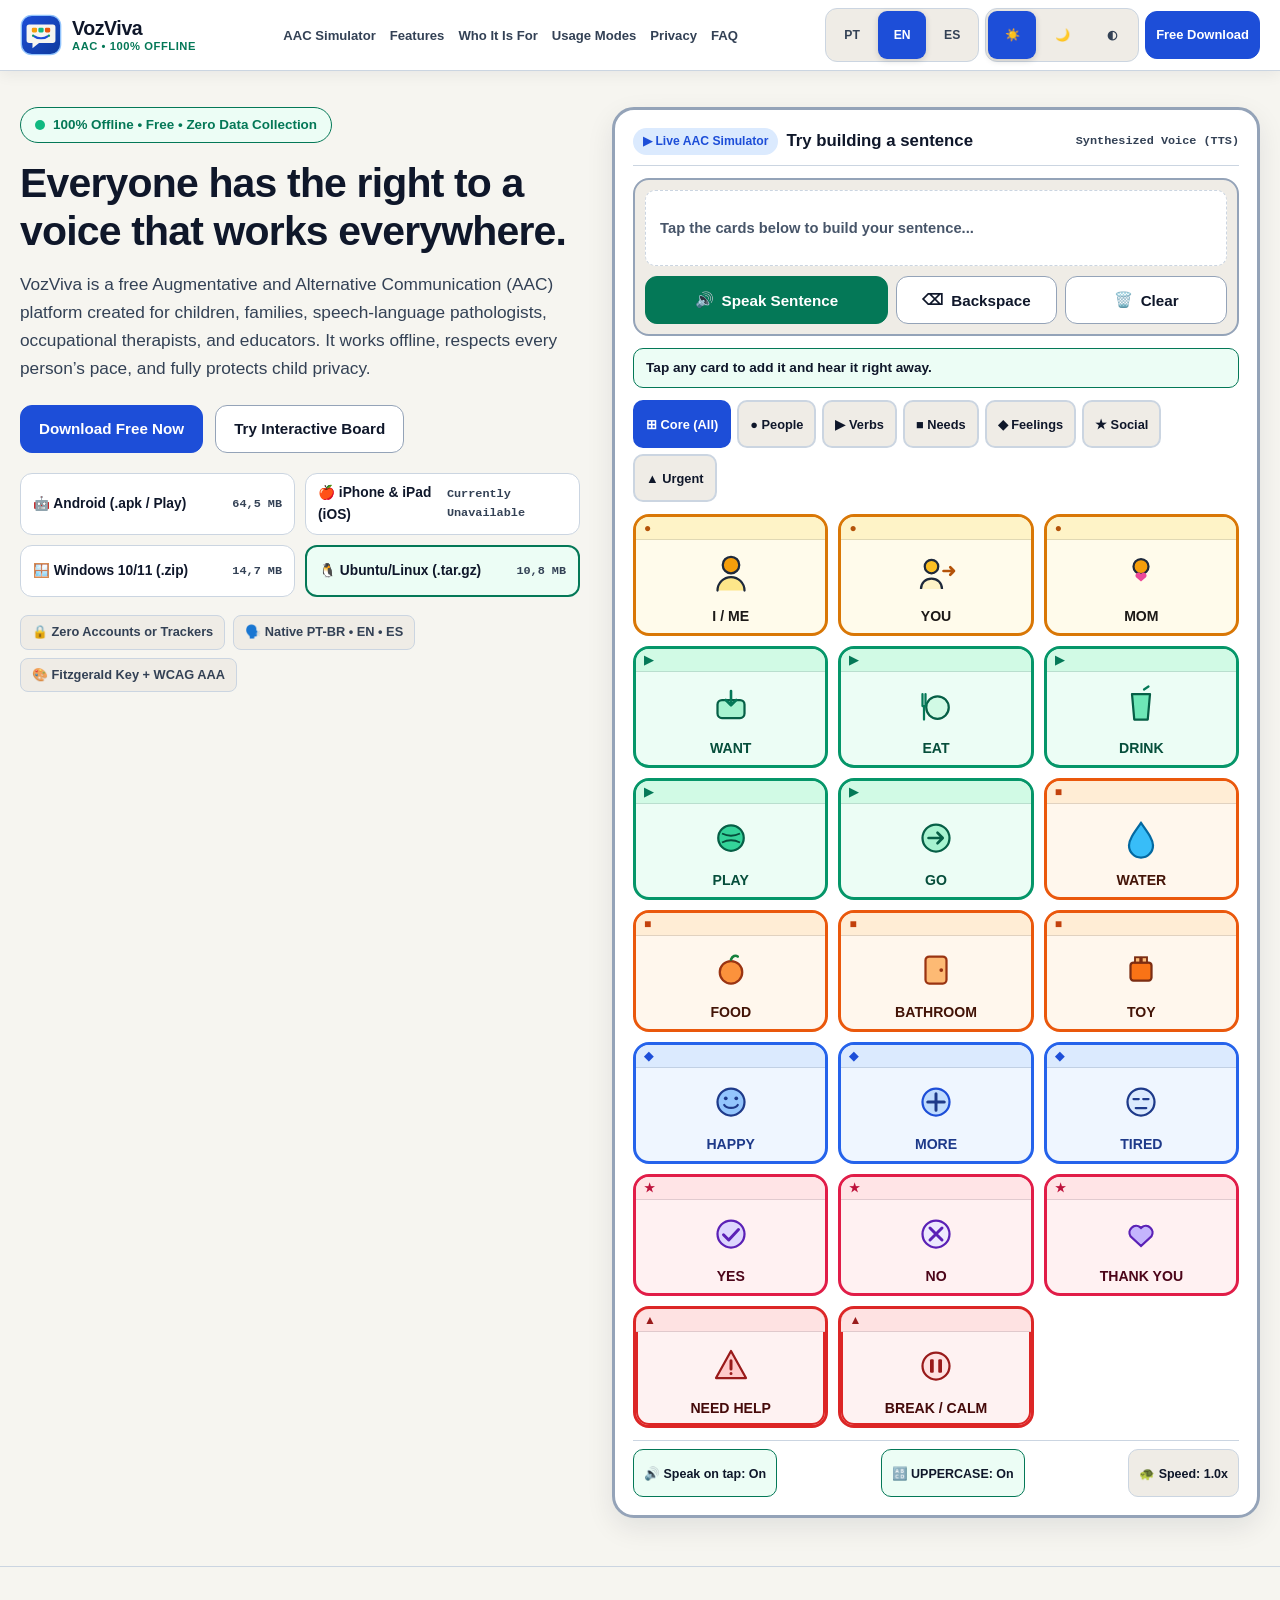
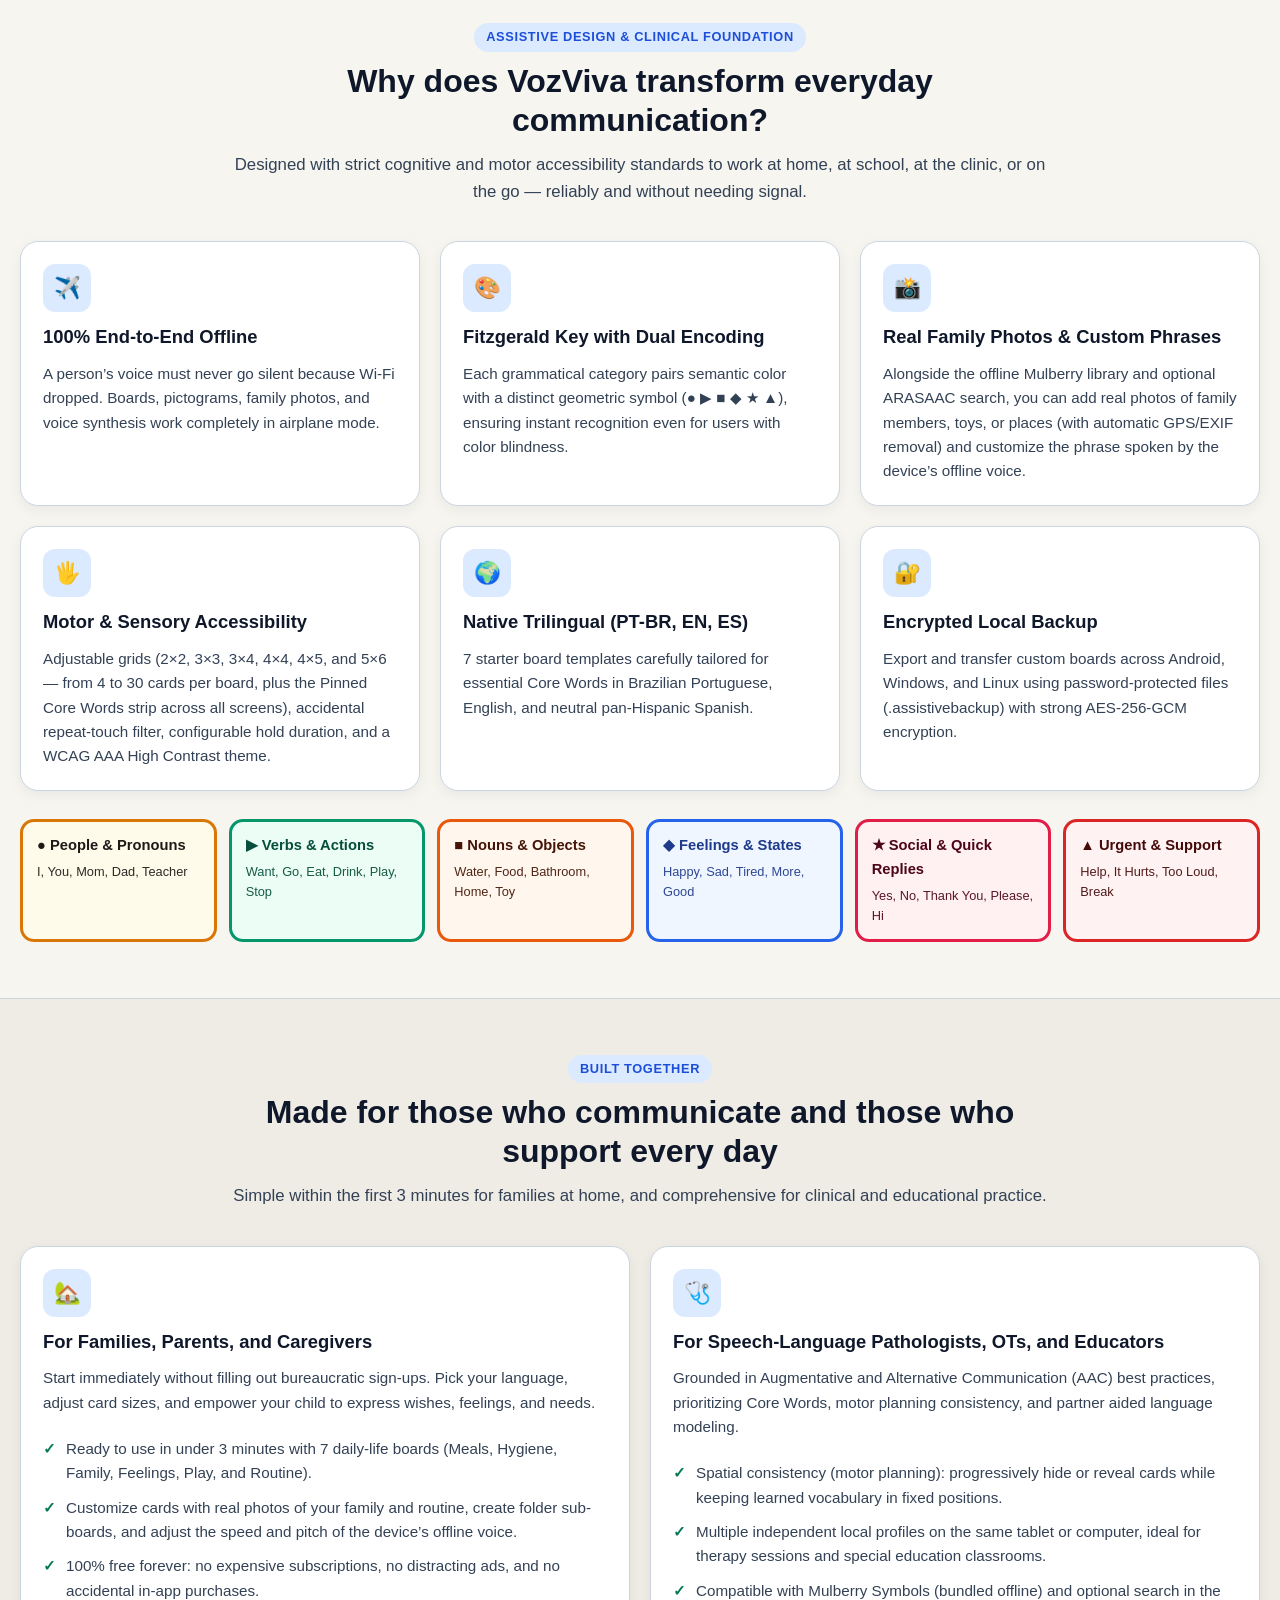
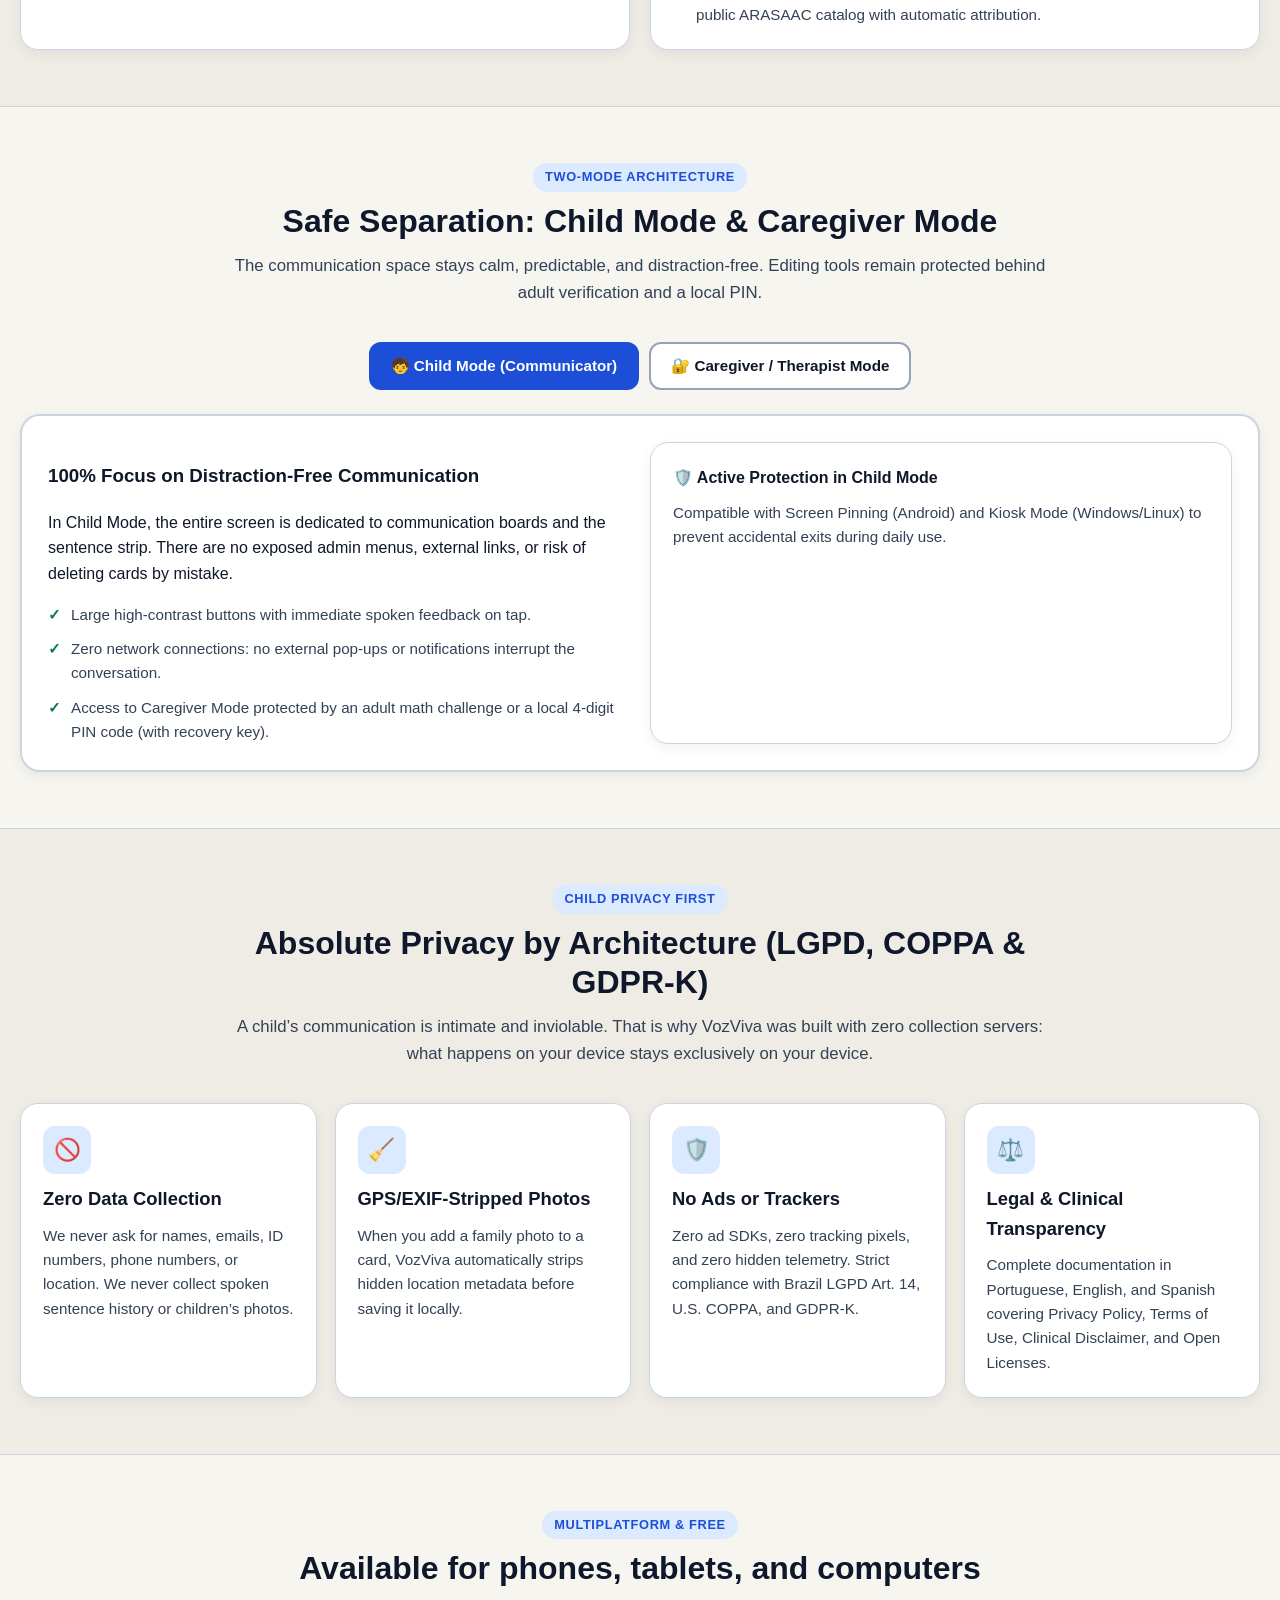
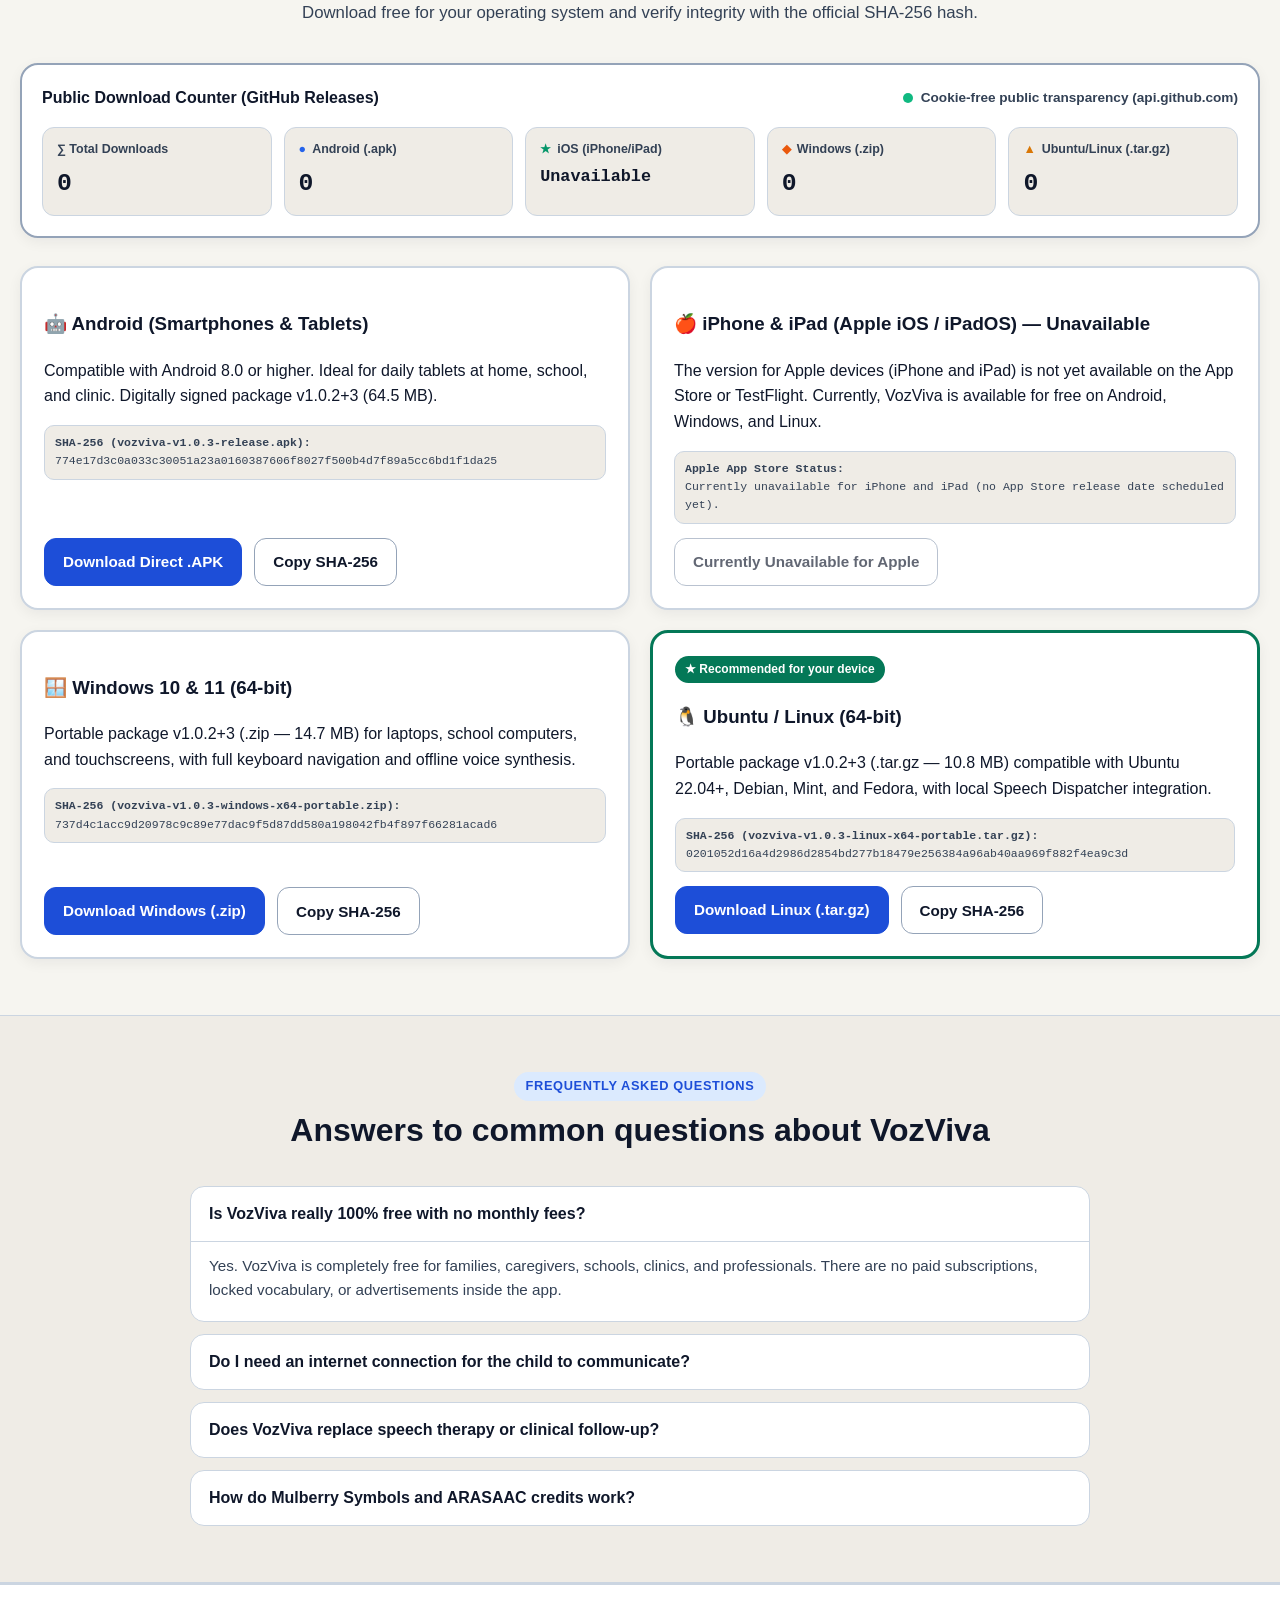
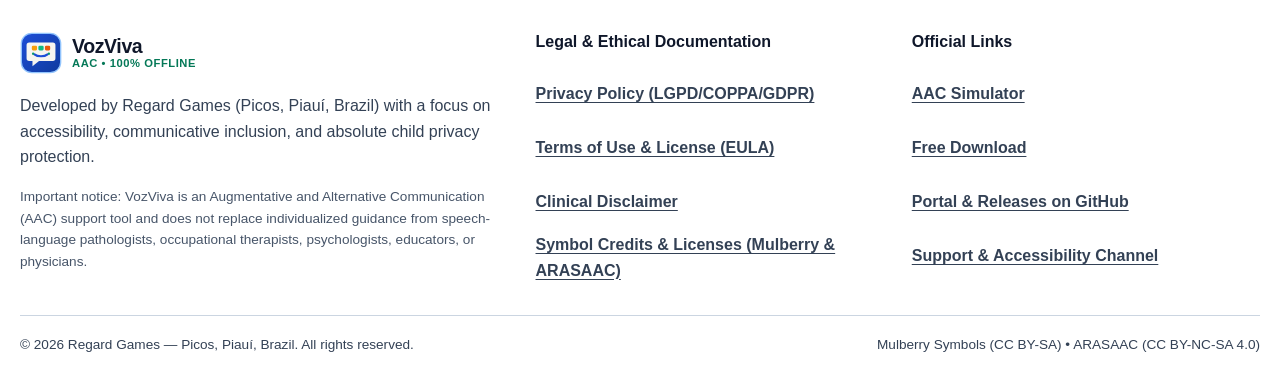
==== commit f263150a: "chore(release): update download links, sizes and SHA-256 checksums for v1.0.3+4 [VOZ-14]" ====
--- a/index.html
+++ b/index.html
@@ -479,14 +479,14 @@
             <div>
               <span class="recommended-os-ribbon" data-i18n="platforms.recommended_badge">★ Recomendado para seu dispositivo</span>
               <h3>🤖 <span data-i18n="platforms.android_title">Android (Smartphones e Tablets)</span></h3>
-              <p data-i18n="platforms.android_desc">Compatível com Android 8.0 ou superior. Ideal para tablets de uso diário em casa, na escola e na clínica. Pacote assinado digitalmente v1.0.2+3 (64,5 MB).</p>
+              <p data-i18n="platforms.android_desc">Compatível com Android 8.0 ou superior. Ideal para tablets de uso diário em casa, na escola e na clínica. Pacote assinado digitalmente v1.0.3+4 (64,9 MB).</p>
               <div class="sha-box">
-                <strong>SHA-256 (vozviva-v1.0.2-release.apk):</strong><br />
-                <span id="sha-android">d850a64aa2e5350033dd5cbbf2c18557462d5fdf197038aaf4d8c968d0c6bf79</span>
+                <strong>SHA-256 (vozviva-v1.0.3-release.apk):</strong><br />
+                <span id="sha-android">774e17d3c0a033c30051a23a0160387606f8027f500b4d7f89a5cc6bd1f1da25</span>
               </div>
             </div>
             <div class="hero-cta-row" style="margin-bottom:0">
-              <a href="https://github.com/regardgames/vozviva/releases/download/v1.0.2/vozviva-v1.0.2-release.apk" target="_blank" rel="noopener noreferrer" class="btn btn-primary dl-track-btn" data-dl-os="android" data-i18n="platforms.btn_apk">Baixar .APK Direto</a>
+              <a href="https://github.com/regardgames/vozviva/releases/download/v1.0.3/vozviva-v1.0.3-release.apk" target="_blank" rel="noopener noreferrer" class="btn btn-primary dl-track-btn" data-dl-os="android" data-i18n="platforms.btn_apk">Baixar .APK Direto</a>
               <button type="button" class="btn btn-secondary copy-sha-btn" data-sha-target="sha-android" data-i18n="platforms.btn_copy_sha">Copiar SHA-256</button>
             </div>
           </article>
@@ -511,14 +511,14 @@
             <div>
               <span class="recommended-os-ribbon" data-i18n="platforms.recommended_badge">★ Recomendado para seu dispositivo</span>
               <h3>🪟 <span data-i18n="platforms.windows_title">Windows 10 e 11 (64 bits)</span></h3>
-              <p data-i18n="platforms.windows_desc">Pacote portátil v1.0.2+3 (.zip — 14,7 MB) para notebooks, computadores escolares e telas sensíveis ao toque, com navegação completa por teclado e síntese de voz offline.</p>
+              <p data-i18n="platforms.windows_desc">Pacote portátil v1.0.3+4 (.zip — 14,8 MB) para notebooks, computadores escolares e telas sensíveis ao toque, com navegação completa por teclado e síntese de voz offline.</p>
               <div class="sha-box">
-                <strong>SHA-256 (vozviva-v1.0.2-windows-x64-portable.zip):</strong><br />
-                <span id="sha-windows">795fba42835406d9653d286b38270a164cce68011fb84b8802f10a6f3a9e55d1</span>
+                <strong>SHA-256 (vozviva-v1.0.3-windows-x64-portable.zip):</strong><br />
+                <span id="sha-windows">737d4c1acc9d20978c9c89e77dac9f5d87dd580a198042fb4f897f66281acad6</span>
               </div>
             </div>
             <div class="hero-cta-row" style="margin-bottom:0">
-              <a href="https://github.com/regardgames/vozviva/releases/download/v1.0.2/vozviva-v1.0.2-windows-x64-portable.zip" target="_blank" rel="noopener noreferrer" class="btn btn-primary dl-track-btn" data-dl-os="windows" data-i18n="platforms.btn_windows">Baixar Windows (.zip)</a>
+              <a href="https://github.com/regardgames/vozviva/releases/download/v1.0.3/vozviva-v1.0.3-windows-x64-portable.zip" target="_blank" rel="noopener noreferrer" class="btn btn-primary dl-track-btn" data-dl-os="windows" data-i18n="platforms.btn_windows">Baixar Windows (.zip)</a>
               <button type="button" class="btn btn-secondary copy-sha-btn" data-sha-target="sha-windows" data-i18n="platforms.btn_copy_sha">Copiar SHA-256</button>
             </div>
           </article>
@@ -528,14 +528,14 @@
             <div>
               <span class="recommended-os-ribbon" data-i18n="platforms.recommended_badge">★ Recomendado para seu dispositivo</span>
               <h3>🐧 <span data-i18n="platforms.linux_title">Ubuntu / Linux (64 bits)</span></h3>
-              <p data-i18n="platforms.linux_desc">Pacote portátil v1.0.2+3 (.tar.gz — 10,8 MB) compatível com Ubuntu 22.04+, Debian, Mint e Fedora, com integração ao Speech Dispatcher local.</p>
+              <p data-i18n="platforms.linux_desc">Pacote portátil v1.0.3+4 (.tar.gz — 10,9 MB) compatível com Ubuntu 22.04+, Debian, Mint e Fedora, com integração ao Speech Dispatcher local.</p>
               <div class="sha-box">
-                <strong>SHA-256 (vozviva-v1.0.2-linux-x64-portable.tar.gz):</strong><br />
-                <span id="sha-linux">2ae7f663ed81e57d62c97b3ede4e3bd365e77c3ae91d0a5372d4478c9be4264e</span>
+                <strong>SHA-256 (vozviva-v1.0.3-linux-x64-portable.tar.gz):</strong><br />
+                <span id="sha-linux">0201052d16a4d2986d2854bd277b18479e256384a96ab40aa969f882f4ea9c3d</span>
               </div>
             </div>
             <div class="hero-cta-row" style="margin-bottom:0">
-              <a href="https://github.com/regardgames/vozviva/releases/download/v1.0.2/vozviva-v1.0.2-linux-x64-portable.tar.gz" target="_blank" rel="noopener noreferrer" class="btn btn-primary dl-track-btn" data-dl-os="linux" data-i18n="platforms.btn_linux">Baixar Linux (.tar.gz)</a>
+              <a href="https://github.com/regardgames/vozviva/releases/download/v1.0.3/vozviva-v1.0.3-linux-x64-portable.tar.gz" target="_blank" rel="noopener noreferrer" class="btn btn-primary dl-track-btn" data-dl-os="linux" data-i18n="platforms.btn_linux">Baixar Linux (.tar.gz)</a>
               <button type="button" class="btn btn-secondary copy-sha-btn" data-sha-target="sha-linux" data-i18n="platforms.btn_copy_sha">Copiar SHA-256</button>
             </div>
           </article>
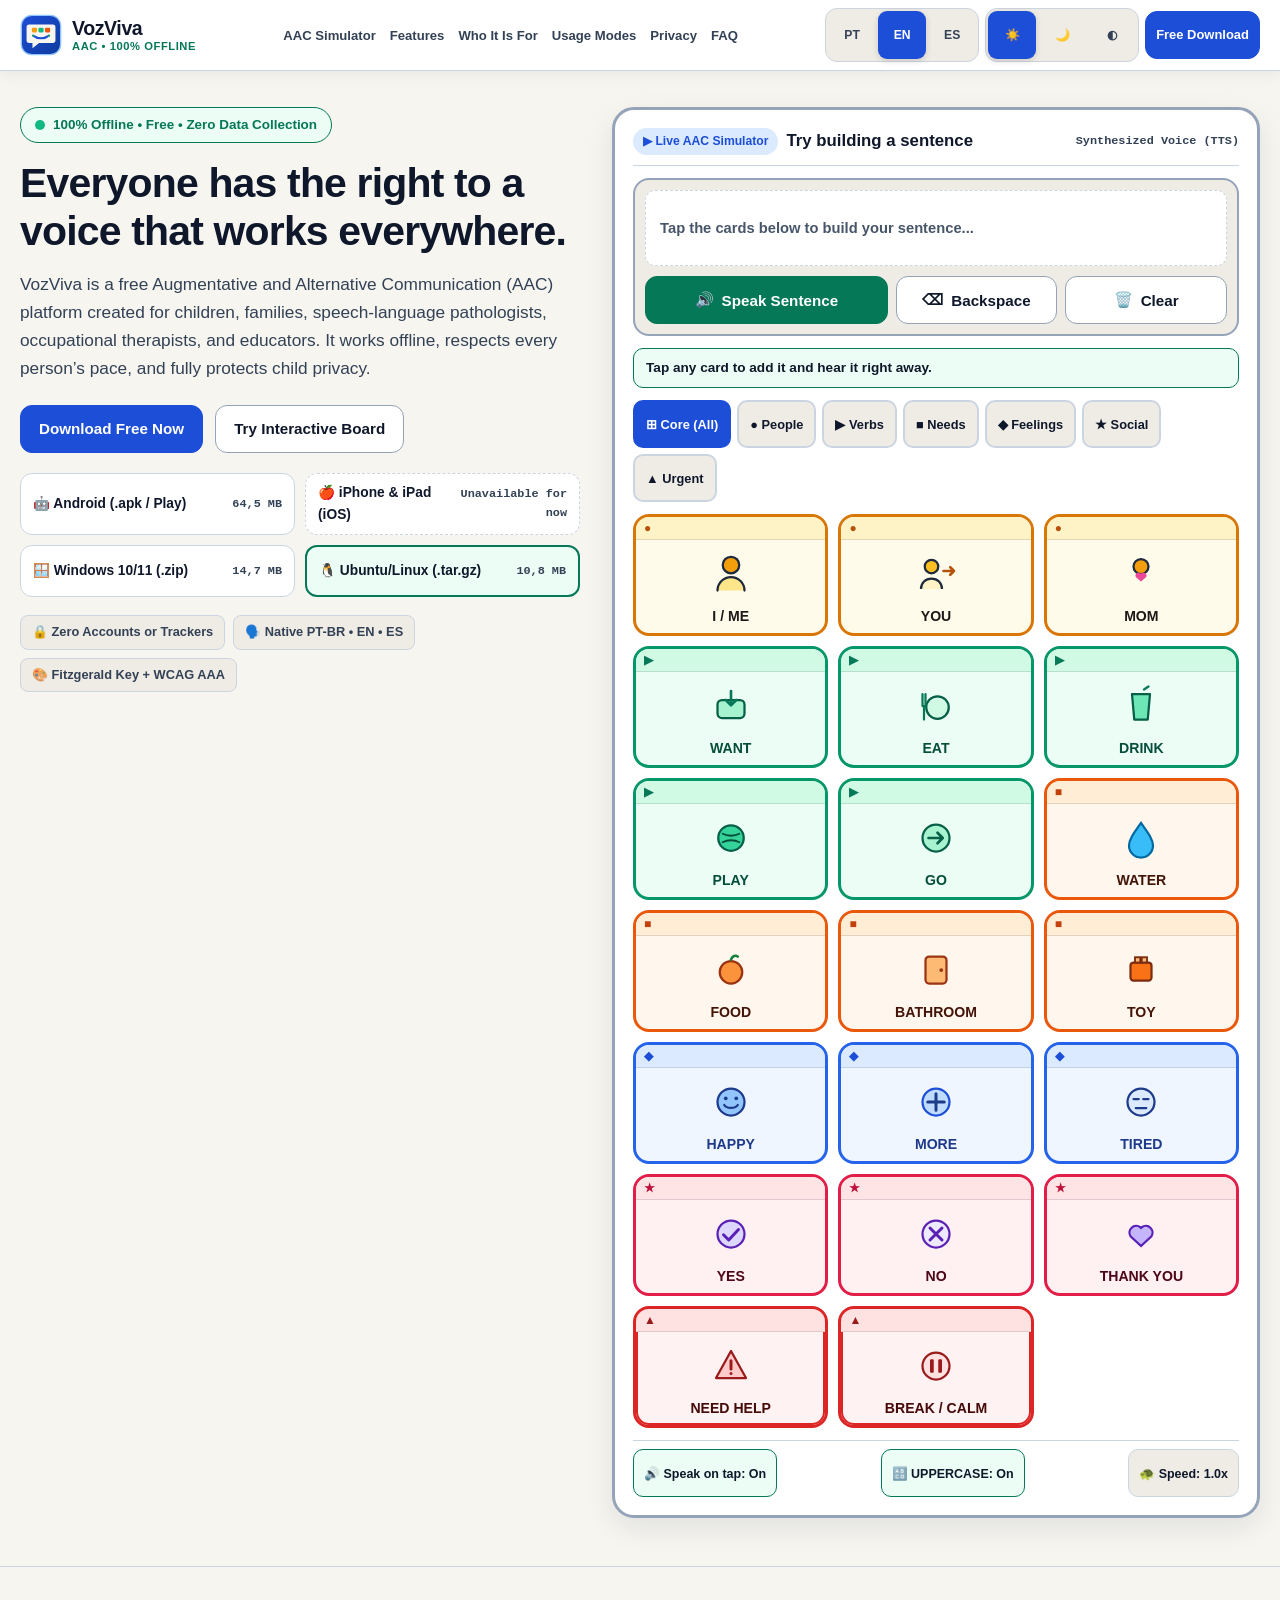
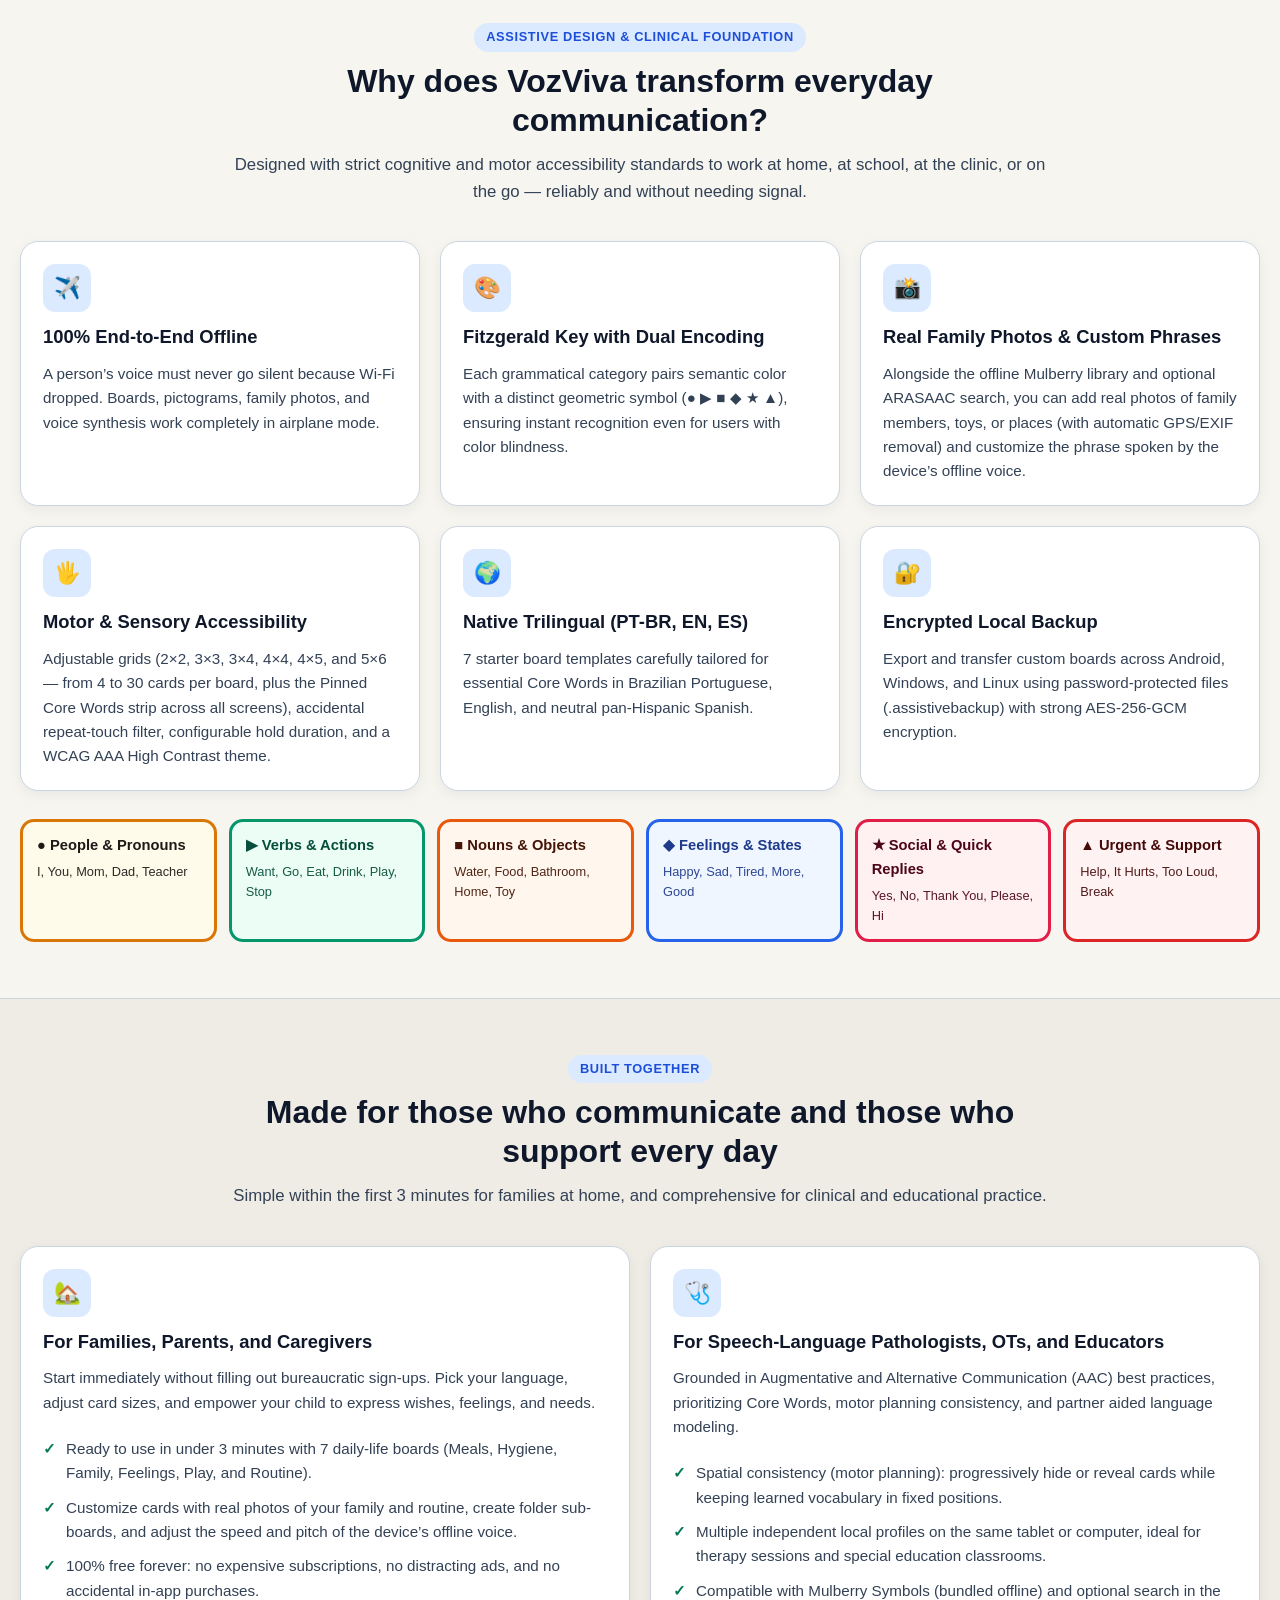
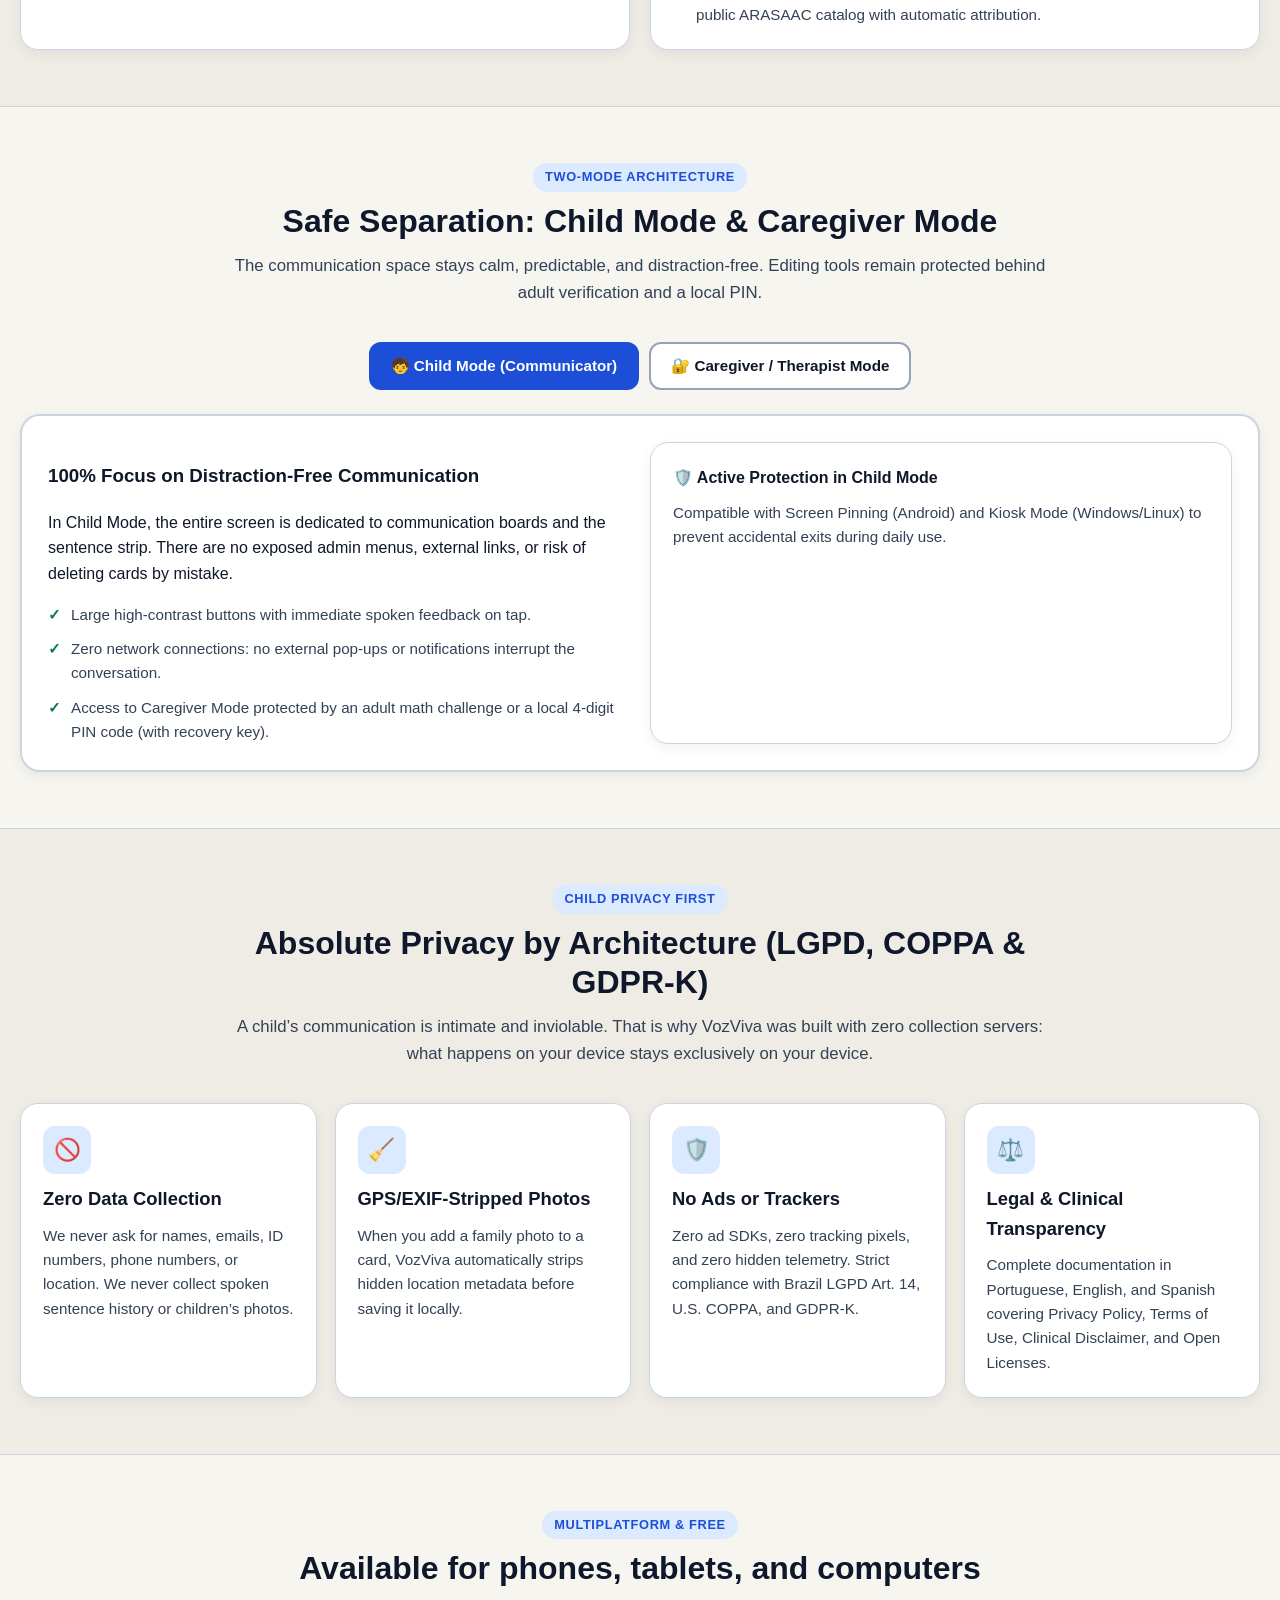
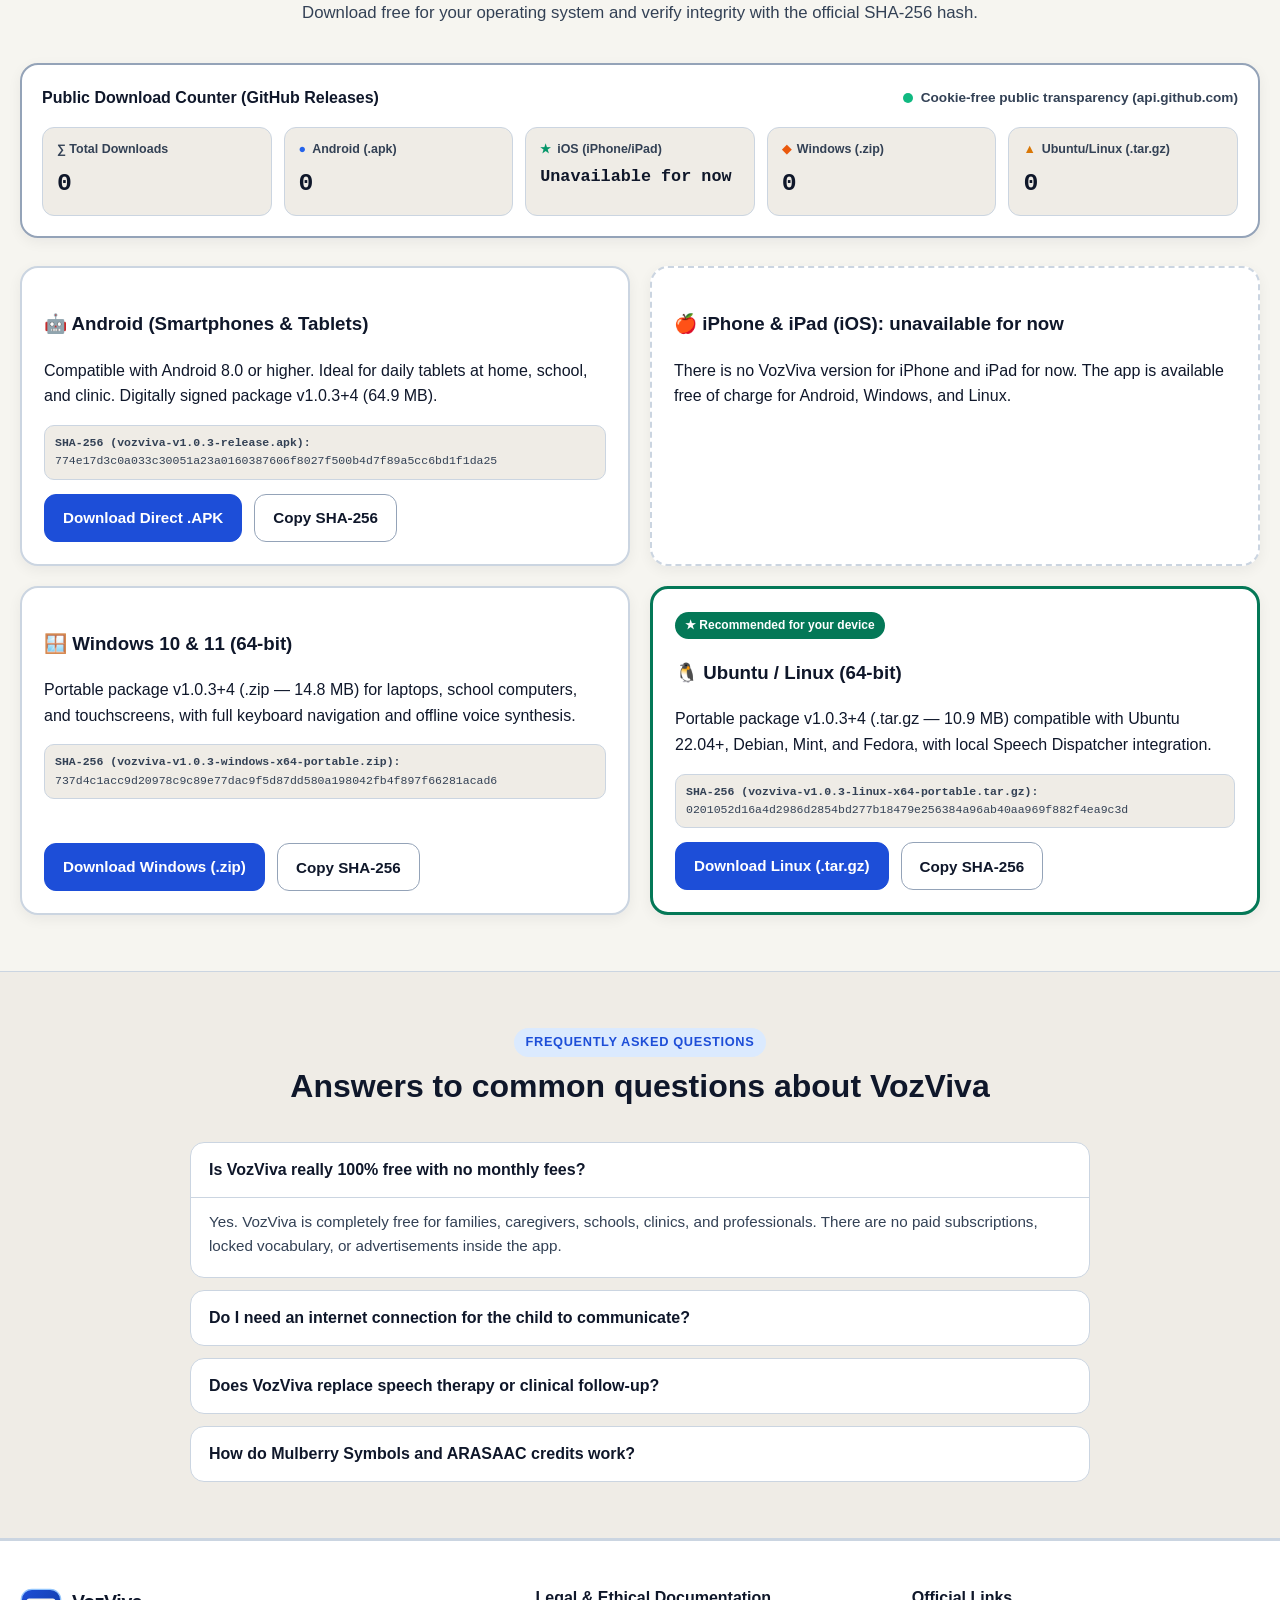
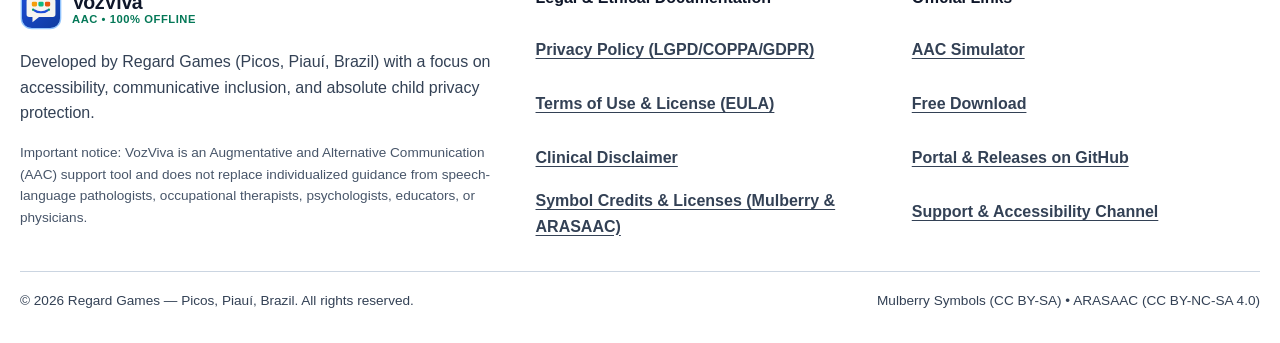
==== commit 649637fe: "feat(web): state iOS as unavailable for now, remove App Store/TestFlight mentions and iOS button (VO" ====
--- a/index.html
+++ b/index.html
@@ -4,7 +4,7 @@
   <meta charset="UTF-8" />
   <meta name="viewport" content="width=device-width, initial-scale=1.0" />
   <title data-i18n="meta.title">VozViva — Comunicação Aumentativa e Alternativa (CAA) Offline e Gratuita | Regard Games</title>
-  <meta name="description" data-i18n-attr="content:meta.description" content="Aplicativo gratuito e 100% offline de Comunicação Aumentativa e Alternativa (CAA) com síntese de voz, pranchas personalizáveis e privacidade total para crianças, famílias e terapeutas. Disponível para Android, Windows e Linux (versão para Apple iOS/iPadOS indisponível no momento)." />
+  <meta name="description" data-i18n-attr="content:meta.description" content="Aplicativo gratuito e 100% offline de Comunicação Aumentativa e Alternativa (CAA) com síntese de voz, pranchas personalizáveis e privacidade total para crianças, famílias e terapeutas. Disponível para Android, Windows e Linux. iOS: indisponível por enquanto." />
   <meta name="theme-color" content="#1D4ED8" />
   <meta name="author" content="Regard Games — Picos, Piauí, Brasil" />
   <link rel="canonical" href="https://regardgames.github.io/vozviva/" />
@@ -146,10 +146,10 @@
               <span>🤖 <span data-i18n="hero.pill_android">Android (.apk / Play)</span></span>
               <span class="pill-meta">64,5 MB</span>
             </a>
-            <a href="#download-ios" class="platform-pill" data-os-pill="ios" role="listitem">
-              <span>🍎 <span data-i18n="hero.pill_ios">iPhone &amp; iPad (iOS)</span></span>
-              <span class="pill-meta" data-i18n="hero.pill_ios_meta">Indisponível no momento</span>
-            </a>
+            <div class="platform-pill is-unavailable" data-os-pill="ios" role="listitem">
+              <span><span aria-hidden="true">🍎</span> <span data-i18n="hero.pill_ios">iPhone &amp; iPad (iOS)</span></span>
+              <span class="pill-meta" data-i18n="hero.pill_ios_meta">Indisponível por enquanto</span>
+            </div>
             <a href="#download-windows" class="platform-pill" data-os-pill="windows" role="listitem">
               <span>🪟 <span data-i18n="hero.pill_windows">Windows 10/11 (.zip)</span></span>
               <span class="pill-meta">14,7 MB</span>
@@ -459,7 +459,7 @@
             </div>
             <div class="metric-cell">
               <span class="metric-label"><span style="color:#059669">★</span> iOS (iPhone/iPad)</span>
-              <span class="metric-value" id="metric-ios-val" data-i18n="metrics.ios_status" style="font-size:1.05rem;">Indisponível</span>
+              <span class="metric-value" id="metric-ios-val" data-i18n="metrics.ios_status" style="font-size:1.05rem;">Indisponível por enquanto</span>
             </div>
             <div class="metric-cell">
               <span class="metric-label"><span style="color:#EA580C">◆</span> Windows (.zip)</span>
@@ -472,7 +472,7 @@
           </div>
         </div>
 
-        <!-- 4 Platform Download Cards -->
+        <!-- Platform Download Cards -->
         <div class="grid-2">
           <!-- Android -->
           <article class="download-card" id="download-android" data-os-card="android">
@@ -491,18 +491,11 @@
             </div>
           </article>
 
-          <!-- iOS -->
-          <article class="download-card" id="download-ios" data-os-card="ios">
+          <!-- iOS: sem download; mensagem informativa (VOZ-087) -->
+          <article class="download-card is-unavailable" id="download-ios" data-os-card="ios">
             <div>
-              <h3>🍎 <span data-i18n="platforms.ios_title">iPhone e iPad (Apple iOS / iPadOS) — Indisponível</span></h3>
-              <p data-i18n="platforms.ios_desc">A versão para dispositivos Apple (iPhone e iPad) ainda não está disponível na App Store nem no TestFlight. No momento, o VozViva está disponível gratuitamente para Android, Windows e Linux.</p>
-              <div class="sha-box">
-                <strong data-i18n="platforms.ios_store_note">Status na Apple App Store:</strong><br />
-                <span data-i18n="platforms.ios_store_sub">Ainda indisponível para iPhone e iPad (sem previsão de lançamento na App Store no momento).</span>
-              </div>
-            </div>
-            <div class="hero-cta-row" style="margin-bottom:0">
-              <button type="button" class="btn btn-secondary" disabled aria-disabled="true" data-i18n="platforms.btn_ios" style="opacity:0.65; cursor:not-allowed;">Indisponível para Apple no momento</button>
+              <h3><span aria-hidden="true">🍎</span> <span data-i18n="platforms.ios_title">iPhone e iPad (iOS): indisponível por enquanto</span></h3>
+              <p data-i18n="platforms.ios_desc">Não há versão do VozViva para iPhone e iPad por enquanto. O app está disponível gratuitamente para Android, Windows e Linux.</p>
             </div>
           </article>
 
--- a/styles.css
+++ b/styles.css
@@ -1713,3 +1713,20 @@
   padding: 18px;
   margin: 16px 0;
 }
+
+/* VOZ-087: plataforma indisponivel (sem link, sem botao; o sinal e o texto, nao so a cor) */
+.platform-pill.is-unavailable {
+  border-style: dashed;
+  cursor: default;
+}
+.platform-pill.is-unavailable:hover {
+  border-color: var(--border-default);
+  background-color: var(--bg-surface);
+}
+.platform-pill.is-unavailable .pill-meta {
+  text-align: right;
+  overflow-wrap: anywhere;
+}
+.download-card.is-unavailable {
+  border-style: dashed;
+}
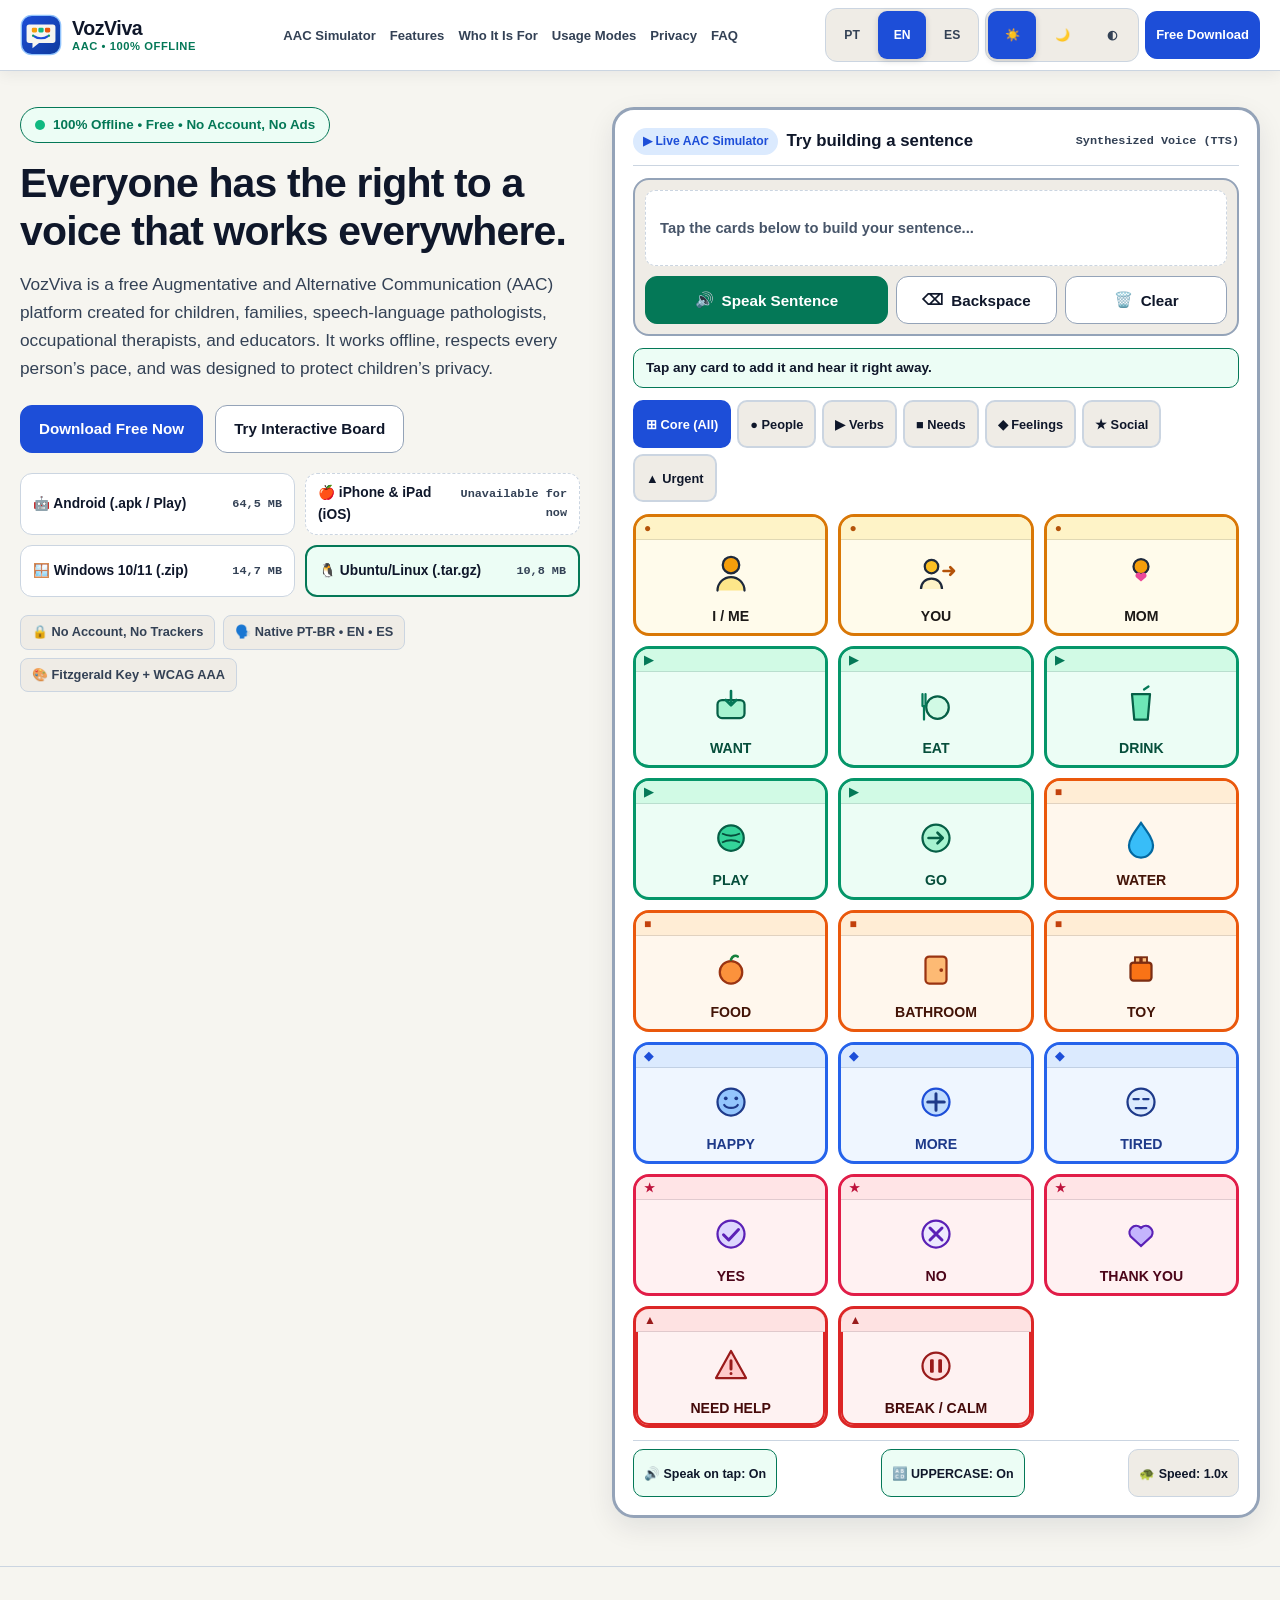
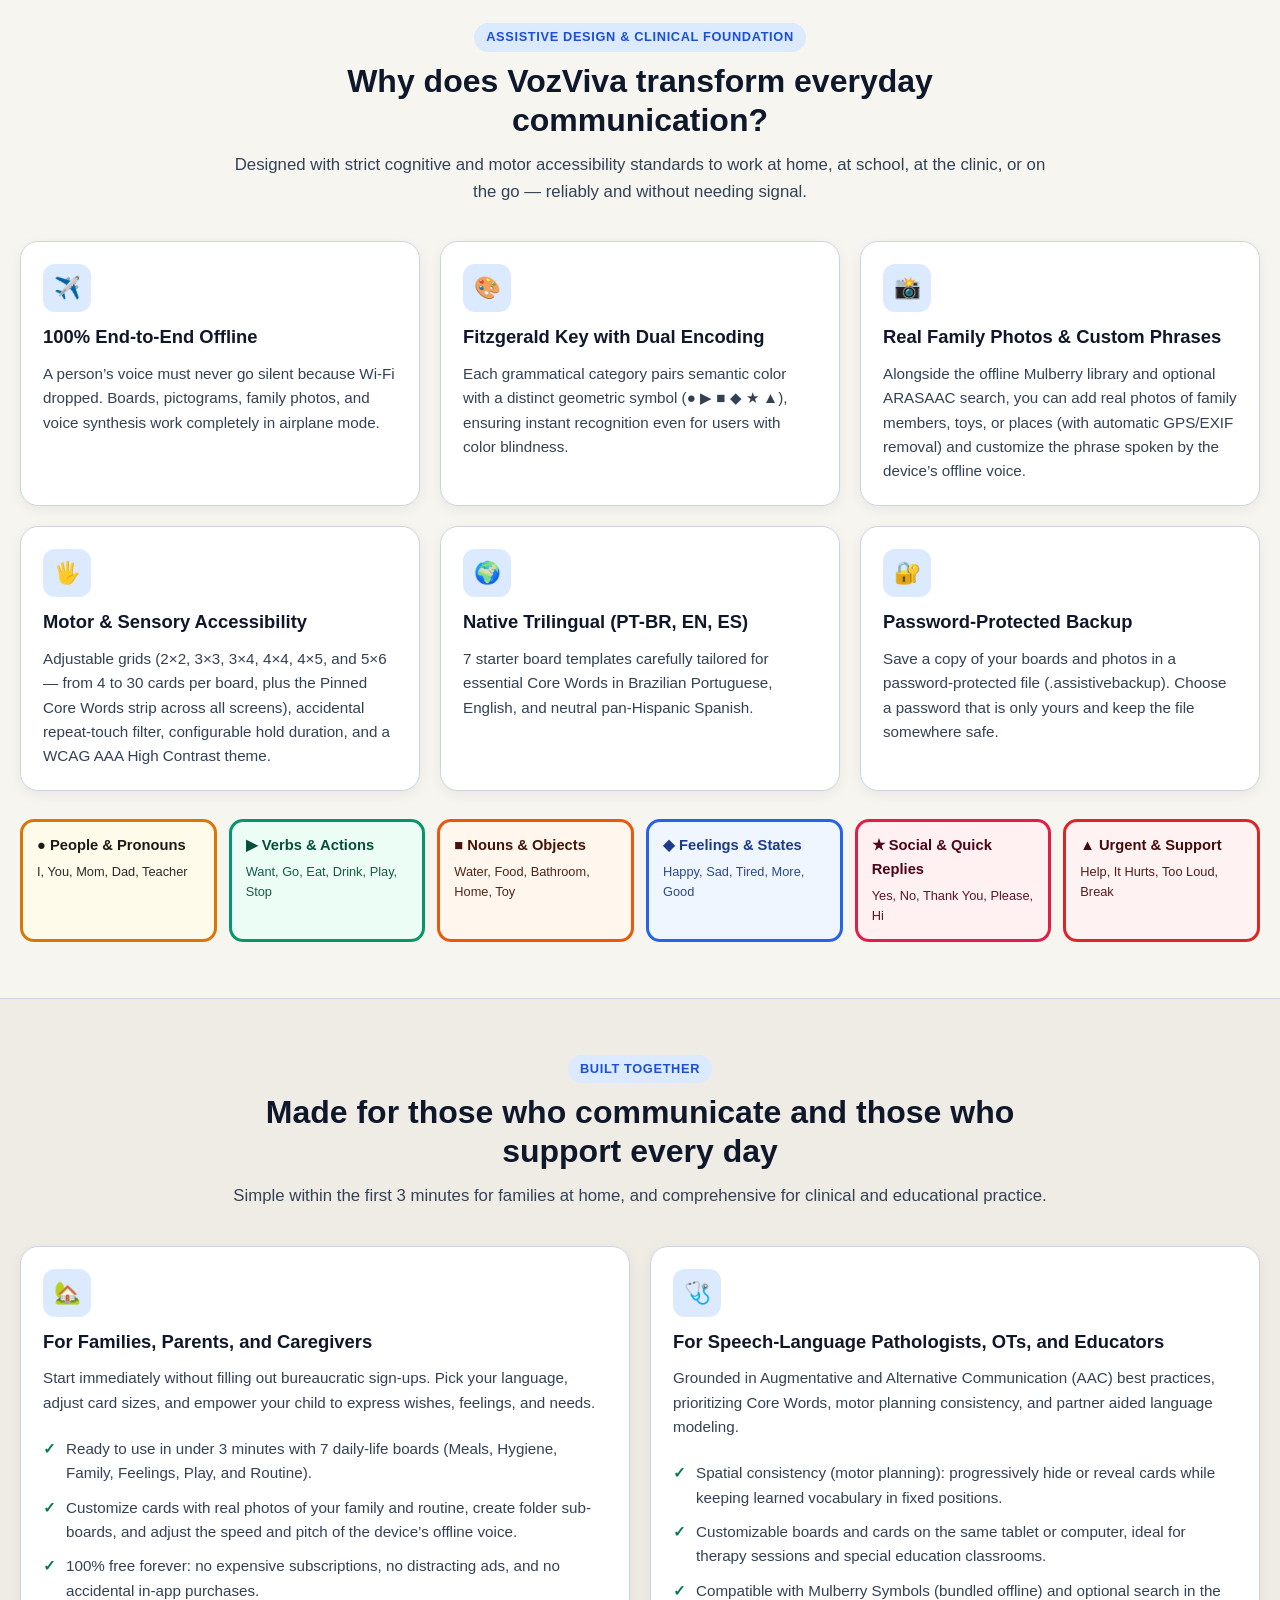
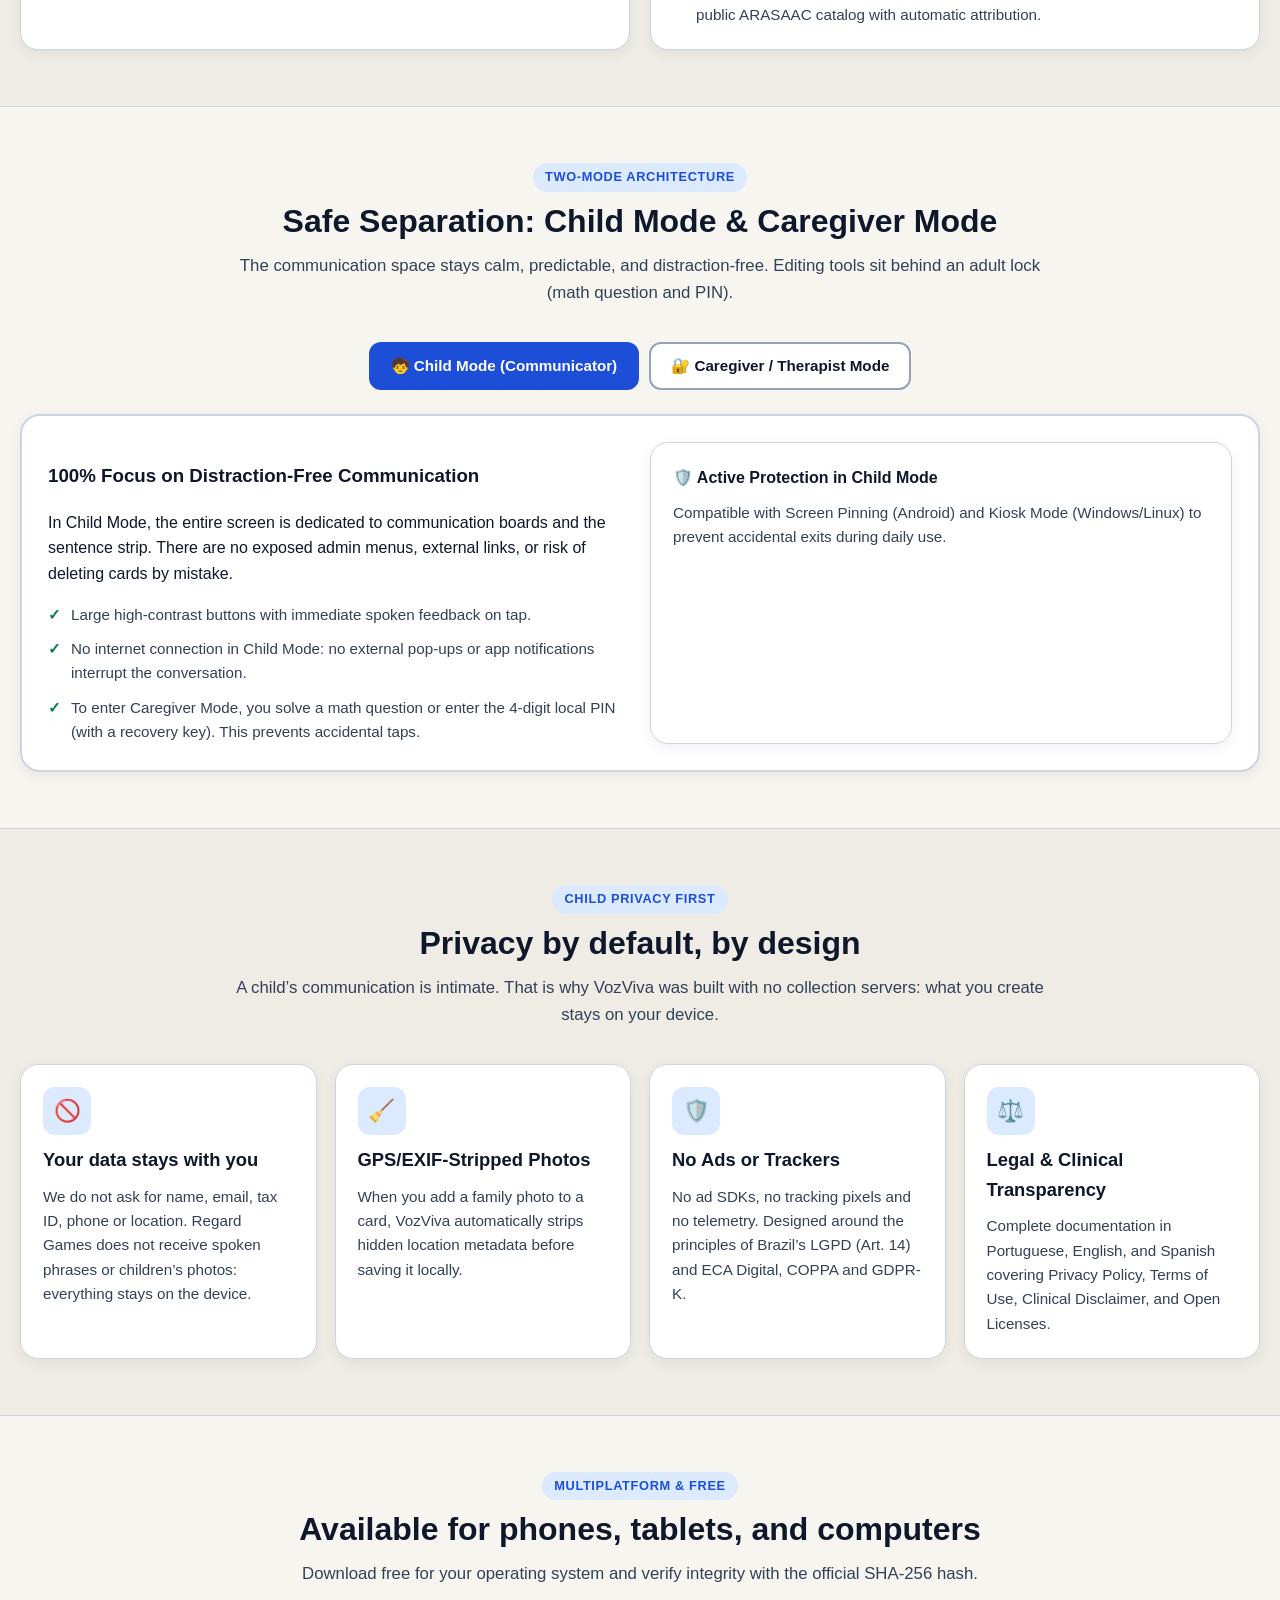
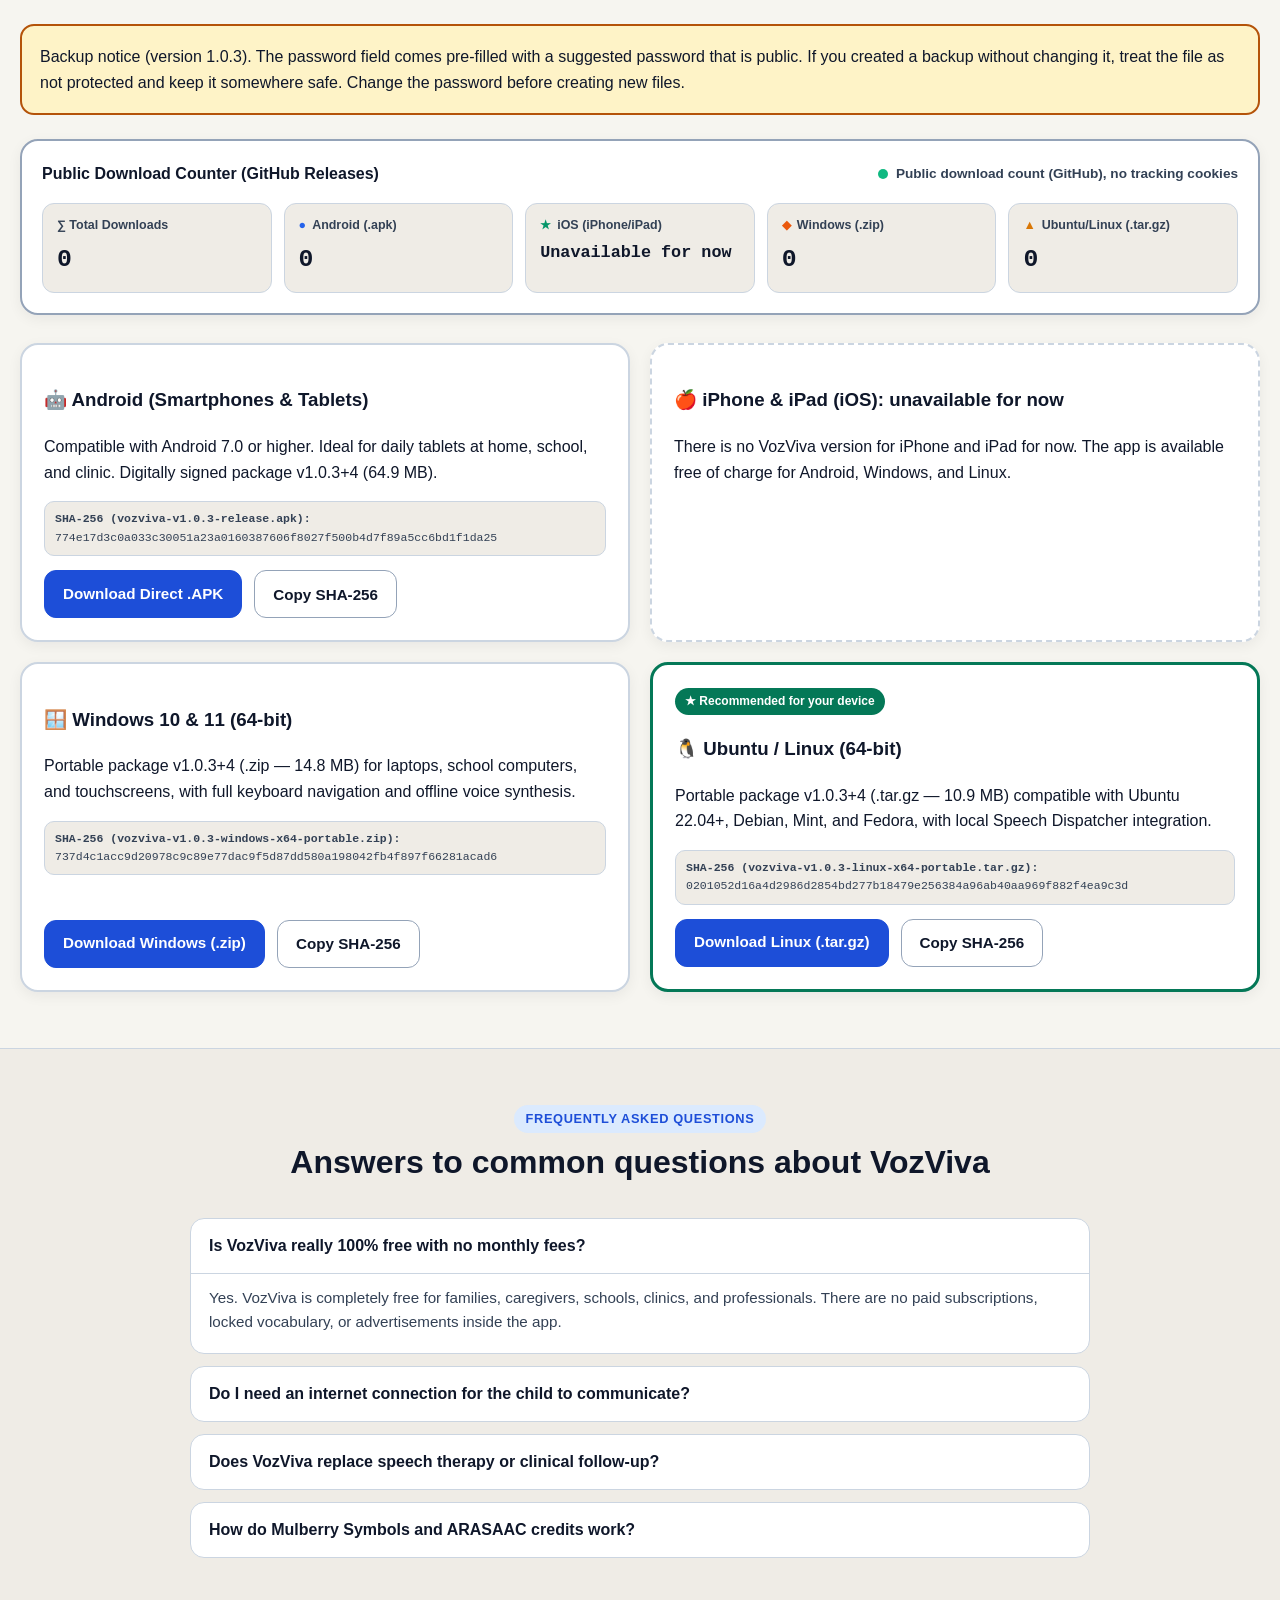
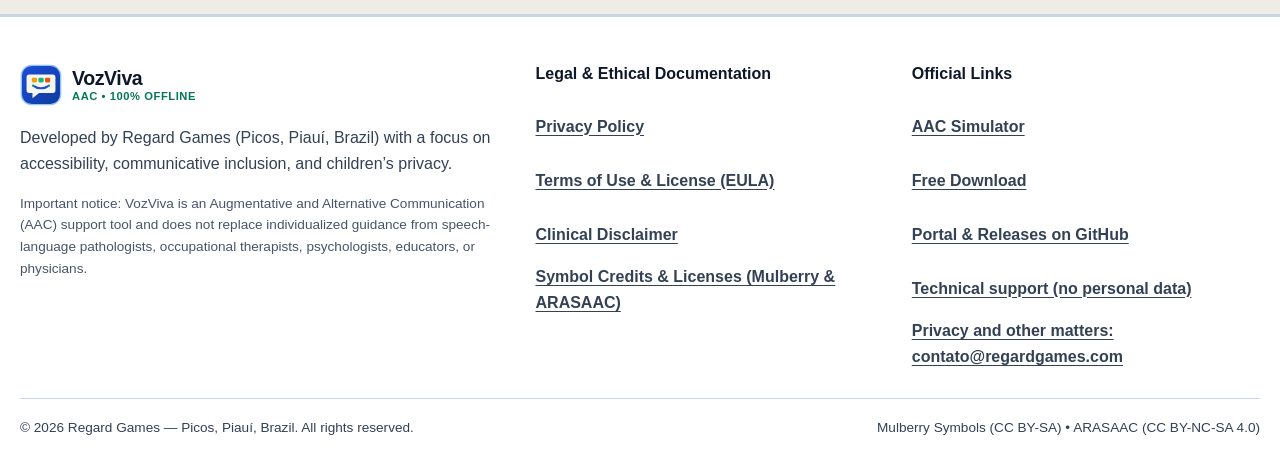
==== commit 19ddc918: "fix(web): remove inexact promises from landing and README (v1.0.3) - Remove "Zero Coleta"/"Privacida" ====
--- a/index.html
+++ b/index.html
@@ -4,7 +4,7 @@
   <meta charset="UTF-8" />
   <meta name="viewport" content="width=device-width, initial-scale=1.0" />
   <title data-i18n="meta.title">VozViva — Comunicação Aumentativa e Alternativa (CAA) Offline e Gratuita | Regard Games</title>
-  <meta name="description" data-i18n-attr="content:meta.description" content="Aplicativo gratuito e 100% offline de Comunicação Aumentativa e Alternativa (CAA) com síntese de voz, pranchas personalizáveis e privacidade total para crianças, famílias e terapeutas. Disponível para Android, Windows e Linux. iOS: indisponível por enquanto." />
+  <meta name="description" data-i18n-attr="content:meta.description" content="Aplicativo gratuito e 100% offline de Comunicação Aumentativa e Alternativa (CAA) com síntese de voz, pranchas personalizáveis e privacidade por padrão para crianças, famílias e terapeutas. Disponível para Android, Windows e Linux. iOS: indisponível por enquanto." />
   <meta name="theme-color" content="#1D4ED8" />
   <meta name="author" content="Regard Games — Picos, Piauí, Brasil" />
   <link rel="canonical" href="https://regardgames.github.io/vozviva/" />
@@ -17,12 +17,12 @@
   <meta property="og:type" content="website" />
   <meta property="og:site_name" content="VozViva — Regard Games" />
   <meta property="og:title" data-i18n-attr="content:meta.og_title" content="VozViva — Dê voz a cada momento, sem depender de internet" />
-  <meta property="og:description" data-i18n-attr="content:meta.og_description" content="Plataforma de Comunicação Aumentativa e Alternativa (CAA) 100% offline, sem anúncios e sem coleta de dados. Em Português, Inglês e Espanhol." />
+  <meta property="og:description" data-i18n-attr="content:meta.og_description" content="Plataforma gratuita e 100% offline de CAA, sem anúncios e sem conta. Em português, inglês e espanhol." />
   <meta property="og:url" content="https://regardgames.github.io/vozviva/" />
   <meta property="og:image" content="https://regardgames.github.io/vozviva/assets/og-banner.svg" />
   <meta name="twitter:card" content="summary_large_image" />
   <meta name="twitter:title" data-i18n-attr="content:meta.og_title" content="VozViva — Dê voz a cada momento, sem depender de internet" />
-  <meta name="twitter:description" data-i18n-attr="content:meta.og_description" content="Plataforma de Comunicação Aumentativa e Alternativa (CAA) 100% offline, sem anúncios e sem coleta de dados. Em Português, Inglês e Espanhol." />
+  <meta name="twitter:description" data-i18n-attr="content:meta.og_description" content="Plataforma gratuita e 100% offline de CAA, sem anúncios e sem conta. Em português, inglês e espanhol." />
   <meta name="twitter:image" content="https://regardgames.github.io/vozviva/assets/og-banner.svg" />
 
   <link rel="icon" type="image/svg+xml" href="assets/favicon.svg" />
@@ -130,10 +130,10 @@
         <div class="hero-copy-col">
           <div class="hero-badge">
             <span class="pulse-dot" aria-hidden="true"></span>
-            <span data-i18n="hero.badge">100% Offline • Gratuito • Zero Coleta de Dados</span>
+            <span data-i18n="hero.badge">100% Offline • Gratuito • Sem Conta e Sem Anúncios</span>
           </div>
           <h1 class="hero-title" data-i18n="hero.title">Toda pessoa tem direito a uma voz que funcione em qualquer lugar.</h1>
-          <p class="hero-subtitle" data-i18n="hero.subtitle">O VozViva é uma plataforma gratuita de Comunicação Aumentativa e Alternativa (CAA) criada para crianças, famílias, fonoaudiólogos, terapeutas ocupacionais e educadores. Funciona sem internet, respeita o tempo de cada pessoa e protege integralmente a privacidade infantil.</p>
+          <p class="hero-subtitle" data-i18n="hero.subtitle">O VozViva é uma plataforma gratuita de Comunicação Aumentativa e Alternativa (CAA) criada para crianças, famílias, fonoaudiólogos, terapeutas ocupacionais e educadores. Funciona sem internet, respeita o tempo de cada pessoa e foi pensado para proteger a privacidade das crianças.</p>
 
           <div class="hero-cta-row">
             <a href="#download" class="btn btn-primary" id="hero-primary-cta" data-i18n="hero.cta_primary">Baixar Grátis Agora</a>
@@ -161,7 +161,7 @@
           </div>
 
           <div class="hero-trust-strip">
-            <span class="trust-chip" data-i18n="hero.trust_1">🔒 Zero Contas ou Rastreadores</span>
+            <span class="trust-chip" data-i18n="hero.trust_1">🔒 Sem Conta e Sem Rastreadores</span>
             <span class="trust-chip" data-i18n="hero.trust_2">🗣️ PT-BR • EN • ES Nativos</span>
             <span class="trust-chip" data-i18n="hero.trust_3">🎨 Chave de Fitzgerald + WCAG AAA</span>
           </div>
@@ -270,8 +270,8 @@
 
           <article class="feature-card">
             <div class="feature-icon-badge" aria-hidden="true">🔐</div>
-            <h3 data-i18n="why.card6_title">Backup Local Criptografado</h3>
-            <p data-i18n="why.card6_desc">Exporte e transfira pranchas personalizadas entre Android, Windows e Linux usando arquivos protegidos por senha (.assistivebackup) com criptografia forte AES-256-GCM.</p>
+            <h3 data-i18n="why.card6_title">Backup Protegido por Senha</h3>
+            <p data-i18n="why.card6_desc">Salve uma cópia das suas pranchas e fotos em um arquivo protegido por senha (.assistivebackup). Escolha uma senha só sua e guarde o arquivo em lugar seguro.</p>
           </article>
         </div>
 
@@ -334,7 +334,7 @@
             <p data-i18n="audiences.pro_desc">Fundamentado nas melhores práticas de Comunicação Aumentativa e Alternativa (CAA), priorizando vocabulário essencial (*Core Words*), consistência motora e modelagem pelo parceiro de comunicação.</p>
             <ul class="check-list">
               <li><span class="check-icon" aria-hidden="true">✓</span><span data-i18n="audiences.pro_b1">Consistência espacial (planejamento motor): oculte ou exiba cartões progressivamente mantendo a posição fixa das palavras já aprendidas.</span></li>
-              <li><span class="check-icon" aria-hidden="true">✓</span><span data-i18n="audiences.pro_b2">Múltiplos perfis locais independentes no mesmo tablet ou computador, ideal para atendimentos clínicos e salas de recursos multifuncionais.</span></li>
+              <li><span class="check-icon" aria-hidden="true">✓</span><span data-i18n="audiences.pro_b2">Pranchas e cartões personalizáveis no mesmo tablet ou computador, ideal para atendimentos clínicos e salas de recursos multifuncionais.</span></li>
               <li><span class="check-icon" aria-hidden="true">✓</span><span data-i18n="audiences.pro_b3">Compatível com símbolos Mulberry (inclusos offline) e busca opcional no catálogo público ARASAAC com atribuição automática.</span></li>
             </ul>
           </article>
@@ -348,7 +348,7 @@
         <div class="section-header">
           <span class="section-eyebrow" data-i18n="modes.eyebrow">Arquitetura de Dois Modos</span>
           <h2 class="section-title" data-i18n="modes.title">Separação Segura: Modo Criança e Modo Responsável</h2>
-          <p class="section-subtitle" data-i18n="modes.subtitle">O ambiente de comunicação é calmo, previsível e livre de distrações. As ferramentas de edição ficam protegidas por verificação de adulto e PIN.</p>
+          <p class="section-subtitle" data-i18n="modes.subtitle">O ambiente de comunicação é calmo, previsível e livre de distrações. As ferramentas de edição ficam atrás de uma trava para adultos (conta de matemática e PIN).</p>
         </div>
 
         <div class="modes-tabs-bar" role="tablist" aria-label="Alternar demonstração de modos">
@@ -363,8 +363,8 @@
               <p data-i18n="modes.child_desc">No Modo Criança, toda a tela é dedicada às pranchas de comunicação e à faixa de construção de frases. Não há menus administrativos expostos, links para a internet ou risco de apagar cartões por engano.</p>
               <ul class="check-list">
                 <li><span class="check-icon" aria-hidden="true">✓</span><span data-i18n="modes.child_b1">Botões amplos de alto contraste com resposta de voz imediata ao tocar.</span></li>
-                <li><span class="check-icon" aria-hidden="true">✓</span><span data-i18n="modes.child_b2">Zero conexões de rede: nenhuma janela externa ou notificação interrompe a conversa.</span></li>
-                <li><span class="check-icon" aria-hidden="true">✓</span><span data-i18n="modes.child_b3">Acesso ao Modo Responsável protegido por desafio matemático para adultos ou código PIN local de 4 dígitos (com chave de recuperação).</span></li>
+                <li><span class="check-icon" aria-hidden="true">✓</span><span data-i18n="modes.child_b2">Sem conexão com a internet no Modo Criança: nenhuma janela externa ou notificação do app interrompe a conversa.</span></li>
+                <li><span class="check-icon" aria-hidden="true">✓</span><span data-i18n="modes.child_b3">Para entrar no Modo Responsável, é preciso resolver uma conta de matemática ou digitar o PIN local de 4 dígitos (com chave de recuperação). Isso evita toques acidentais.</span></li>
               </ul>
             </div>
             <div class="feature-card">
@@ -378,15 +378,15 @@
           <div class="grid-2">
             <div>
               <h3 data-i18n="modes.caregiver_title">Personalização Completa para Família e Clínica</h3>
-              <p data-i18n="modes.caregiver_desc">Ao desbloquear o Modo Responsável com seu PIN local, você acessa o editor visual de pranchas, ajustes finos de voz e acessibilidade motora, além de exportação segura de backups.</p>
+              <p data-i18n="modes.caregiver_desc">Ao desbloquear o Modo Responsável com seu PIN local, você acessa o editor visual de pranchas, ajustes finos de voz e acessibilidade motora, além de backup protegido por senha.</p>
               <ul class="check-list">
                 <li><span class="check-icon" aria-hidden="true">✓</span><span data-i18n="modes.caregiver_b1">Crie, edite ou remova cartões com símbolos Mulberry, busca opcional no ARASAAC (com cache PNG offline), fotos do aparelho (com remoção automática de GPS/EXIF) e Cartões Fixos Base em todas as telas.</span></li>
                 <li><span class="check-icon" aria-hidden="true">✓</span><span data-i18n="modes.caregiver_b2">Ajuste a densidade da grade (2×2, 3×3, 3×4, 4×4, 4×5 e 5×6 — de 4 a 30 cartões por prancha), velocidade e tom da voz TTS (0,5x a 1,5x), caixa alta e tempo de retenção de toque.</span></li>
-                <li><span class="check-icon" aria-hidden="true">✓</span><span data-i18n="modes.caregiver_b3">Exporte e restaure pacotes criptografados (.assistivebackup) para levar as pranchas da clínica para o celular da família.</span></li>
+                <li><span class="check-icon" aria-hidden="true">✓</span><span data-i18n="modes.caregiver_b3">Salve e restaure cópias protegidas por senha (.assistivebackup) das suas pranchas.</span></li>
               </ul>
             </div>
             <div class="feature-card">
-              <strong data-i18n="modes.caregiver_box_title">⚙️ Controle Local Absoluto</strong>
+              <strong data-i18n="modes.caregiver_box_title">⚙️ Controle Local</strong>
               <p data-i18n="modes.caregiver_desc_2">A seleção de fotos utiliza o seletor seguro do sistema operacional, removendo metadados EXIF/GPS antes de salvar localmente.</p>
             </div>
           </div>
@@ -394,20 +394,20 @@
       </div>
     </section>
 
-    <!-- Section: Absolute Privacy & Ethical Commitment -->
+    <!-- Section: Privacy by default & Ethical Commitment -->
     <section class="section section-alt" id="privacy">
       <div class="container">
         <div class="section-header">
           <span class="section-eyebrow" data-i18n="priv.eyebrow">Privacidade Infantil em Primeiro Lugar</span>
-          <h2 class="section-title" data-i18n="priv.title">Privacidade Absoluta por Arquitetura (LGPD, COPPA e GDPR-K)</h2>
-          <p class="section-subtitle" data-i18n="priv.subtitle">A comunicação de uma criança é íntima e inviolável. Por isso, o VozViva foi construído sem servidores de coleta: o que acontece no seu aparelho permanece exclusivamente no seu aparelho.</p>
+          <h2 class="section-title" data-i18n="priv.title">Privacidade por padrão, desde o projeto</h2>
+          <p class="section-subtitle" data-i18n="priv.subtitle">A comunicação de uma criança é íntima. Por isso, o VozViva foi feito sem servidores de coleta: o que você cria fica no seu aparelho.</p>
         </div>
 
         <div class="grid-4">
           <article class="feature-card">
             <div class="feature-icon-badge" aria-hidden="true">🚫</div>
-            <h3 data-i18n="priv.c1_title">Zero Coleta de Dados</h3>
-            <p data-i18n="priv.c1_desc">Não pedimos nome, e-mail, CPF, telefone ou localização. Não coletamos histórico de frases faladas nem fotos das crianças.</p>
+            <h3 data-i18n="priv.c1_title">Seus dados ficam com você</h3>
+            <p data-i18n="priv.c1_desc">Não pedimos nome, e-mail, CPF, telefone nem localização. A Regard Games não recebe as frases faladas nem as fotos das crianças: tudo fica no aparelho.</p>
           </article>
           <article class="feature-card">
             <div class="feature-icon-badge" aria-hidden="true">🧹</div>
@@ -417,7 +417,7 @@
           <article class="feature-card">
             <div class="feature-icon-badge" aria-hidden="true">🛡️</div>
             <h3 data-i18n="priv.c3_title">Sem Anúncios ou Rastreadores</h3>
-            <p data-i18n="priv.c3_desc">Zero SDKs publicitários, zero pixels de rastreamento e zero telemetria oculta. Conformidade rigorosa com o Art. 14 da LGPD (Brasil), COPPA e GDPR-K.</p>
+            <p data-i18n="priv.c3_desc">Sem SDKs de anúncio, sem pixels de rastreamento e sem telemetria. Pensado a partir dos princípios da LGPD (art. 14), do ECA Digital, do COPPA e do GDPR-K.</p>
           </article>
           <article class="feature-card">
             <div class="feature-icon-badge" aria-hidden="true">⚖️</div>
@@ -437,6 +437,10 @@
           <p class="section-subtitle" data-i18n="platforms.subtitle">Baixe gratuitamente para o seu sistema operacional e verifique a integridade com o hash SHA-256 oficial.</p>
         </div>
 
+        <div class="clinical-alert-box" role="note" style="margin-bottom:24px;">
+          <p style="margin:0;" data-i18n="platforms.backup_notice">Atenção ao backup (versão 1.0.3). O campo de senha vem preenchido com uma senha sugerida que é pública. Se você gerou um backup sem trocar essa senha, trate o arquivo como não protegido e guarde-o em lugar seguro. Troque a senha antes de gerar novos arquivos.</p>
+        </div>
+
         <!-- Public Download Metrics Panel (#download-metrics) -->
         <div class="metrics-board" id="download-metrics" role="region" aria-labelledby="metrics-title">
           <div class="metrics-header">
@@ -445,7 +449,7 @@
             </div>
             <div class="metrics-status">
               <span class="pulse-dot" aria-hidden="true"></span>
-              <span id="metrics-status-label" data-i18n="metrics.status_live">Transparência pública sem cookies (api.github.com)</span>
+              <span id="metrics-status-label" data-i18n="metrics.status_live">Contagem pública de downloads (GitHub), sem cookies de rastreamento</span>
             </div>
           </div>
           <div class="metrics-grid">
@@ -479,7 +483,7 @@
             <div>
               <span class="recommended-os-ribbon" data-i18n="platforms.recommended_badge">★ Recomendado para seu dispositivo</span>
               <h3>🤖 <span data-i18n="platforms.android_title">Android (Smartphones e Tablets)</span></h3>
-              <p data-i18n="platforms.android_desc">Compatível com Android 8.0 ou superior. Ideal para tablets de uso diário em casa, na escola e na clínica. Pacote assinado digitalmente v1.0.3+4 (64,9 MB).</p>
+              <p data-i18n="platforms.android_desc">Compatível com Android 7.0 ou superior. Ideal para tablets de uso diário em casa, na escola e na clínica. Pacote assinado digitalmente v1.0.3+4 (64,9 MB).</p>
               <div class="sha-box">
                 <strong>SHA-256 (vozviva-v1.0.3-release.apk):</strong><br />
                 <span id="sha-android">774e17d3c0a033c30051a23a0160387606f8027f500b4d7f89a5cc6bd1f1da25</span>
@@ -559,7 +563,7 @@
           </details>
           <details class="faq-item">
             <summary data-i18n="faq.q4">Como funcionam os créditos dos símbolos Mulberry e ARASAAC?</summary>
-            <div class="faq-body" data-i18n="faq.a4">A biblioteca base offline utiliza Mulberry Symbols (licença CC BY-SA 2.0 UK / 4.0). Além disso, no Modo Responsável, o adulto pode pesquisar pictogramas opcionais na biblioteca pública ARASAAC (Sergio Palao / Governo de Aragão — licença CC BY-NC-SA 4.0) para salvá-los localmente.</div>
+            <div class="faq-body" data-i18n="faq.a4">A biblioteca base offline usa Mulberry Symbols (© Steve Lee, licença CC BY-SA 4.0). No Modo Responsável, o adulto também pode buscar pictogramas no catálogo público ARASAAC (Sergio Palao / Governo de Aragão, licença CC BY-NC-SA 4.0, de uso não comercial) e salvá-los no aparelho. O ARASAAC não patrocina o VozViva. Os links das licenças estão na Política de Privacidade.</div>
           </details>
         </div>
       </div>
@@ -578,14 +582,14 @@
               <span class="brand-tag" data-i18n="nav.brand_tag">CAA • 100% Offline</span>
             </span>
           </a>
-          <p style="color: var(--text-secondary); margin-top: 12px;" data-i18n="footer.about_text">Desenvolvido por Regard Games (Picos, Piauí, Brasil) com foco em acessibilidade, inclusão comunicativa e proteção absoluta à privacidade infantil.</p>
+          <p style="color: var(--text-secondary); margin-top: 12px;" data-i18n="footer.about_text">Desenvolvido por Regard Games (Picos, Piauí, Brasil) com foco em acessibilidade, inclusão comunicativa e privacidade das crianças.</p>
           <p style="color: var(--text-muted); font-size: 0.85rem;" data-i18n="footer.clinical_disclaimer">Aviso importante: O VozViva é uma ferramenta de apoio à Comunicação Aumentativa e Alternativa (CAA) e não substitui o acompanhamento individualizado de profissionais de fonoaudiologia, terapia ocupacional, psicologia, pedagogia ou medicina.</p>
         </div>
 
         <div>
           <h3 style="margin-top:0; font-size: 1rem;" data-i18n="footer.col_legal">Documentação Legal &amp; Ética</h3>
           <ul class="footer-links">
-            <li><a href="privacy-policy.html" data-i18n="footer.privacy_link">Política de Privacidade (LGPD/COPPA/GDPR)</a></li>
+            <li><a href="privacy-policy.html" data-i18n="footer.privacy_link">Política de Privacidade</a></li>
             <li><a href="privacy-policy.html#termos" data-i18n="footer.terms_link">Termos de Uso e Licença (EULA)</a></li>
             <li><a href="privacy-policy.html#isencao-clinica" data-i18n="footer.disclaimer_link">Isenção de Responsabilidade Clínica</a></li>
             <li><a href="privacy-policy.html#licencas" data-i18n="footer.licenses_link">Créditos e Licenças (Mulberry &amp; ARASAAC)</a></li>
@@ -598,7 +602,8 @@
             <li><a href="#simulador" data-i18n="nav.simulator">Simulador CAA</a></li>
             <li><a href="#download" data-i18n="nav.download">Baixar Grátis</a></li>
             <li><a href="https://github.com/regardgames/vozviva" target="_blank" rel="noopener noreferrer" data-i18n="footer.repo_link"> Portal &amp; Releases no GitHub</a></li>
-            <li><a href="https://github.com/regardgames/vozviva/issues" target="_blank" rel="noopener noreferrer" data-i18n="footer.support_link">Canal de Suporte e Acessibilidade</a></li>
+            <li><a href="https://github.com/regardgames/vozviva/issues" target="_blank" rel="noopener noreferrer" data-i18n="footer.support_link">Suporte técnico (sem dados pessoais)</a></li>
+            <li><a href="mailto:contato@regardgames.com" data-i18n="footer.privacy_contact">Privacidade e outros assuntos: contato@regardgames.com</a></li>
           </ul>
         </div>
       </div>
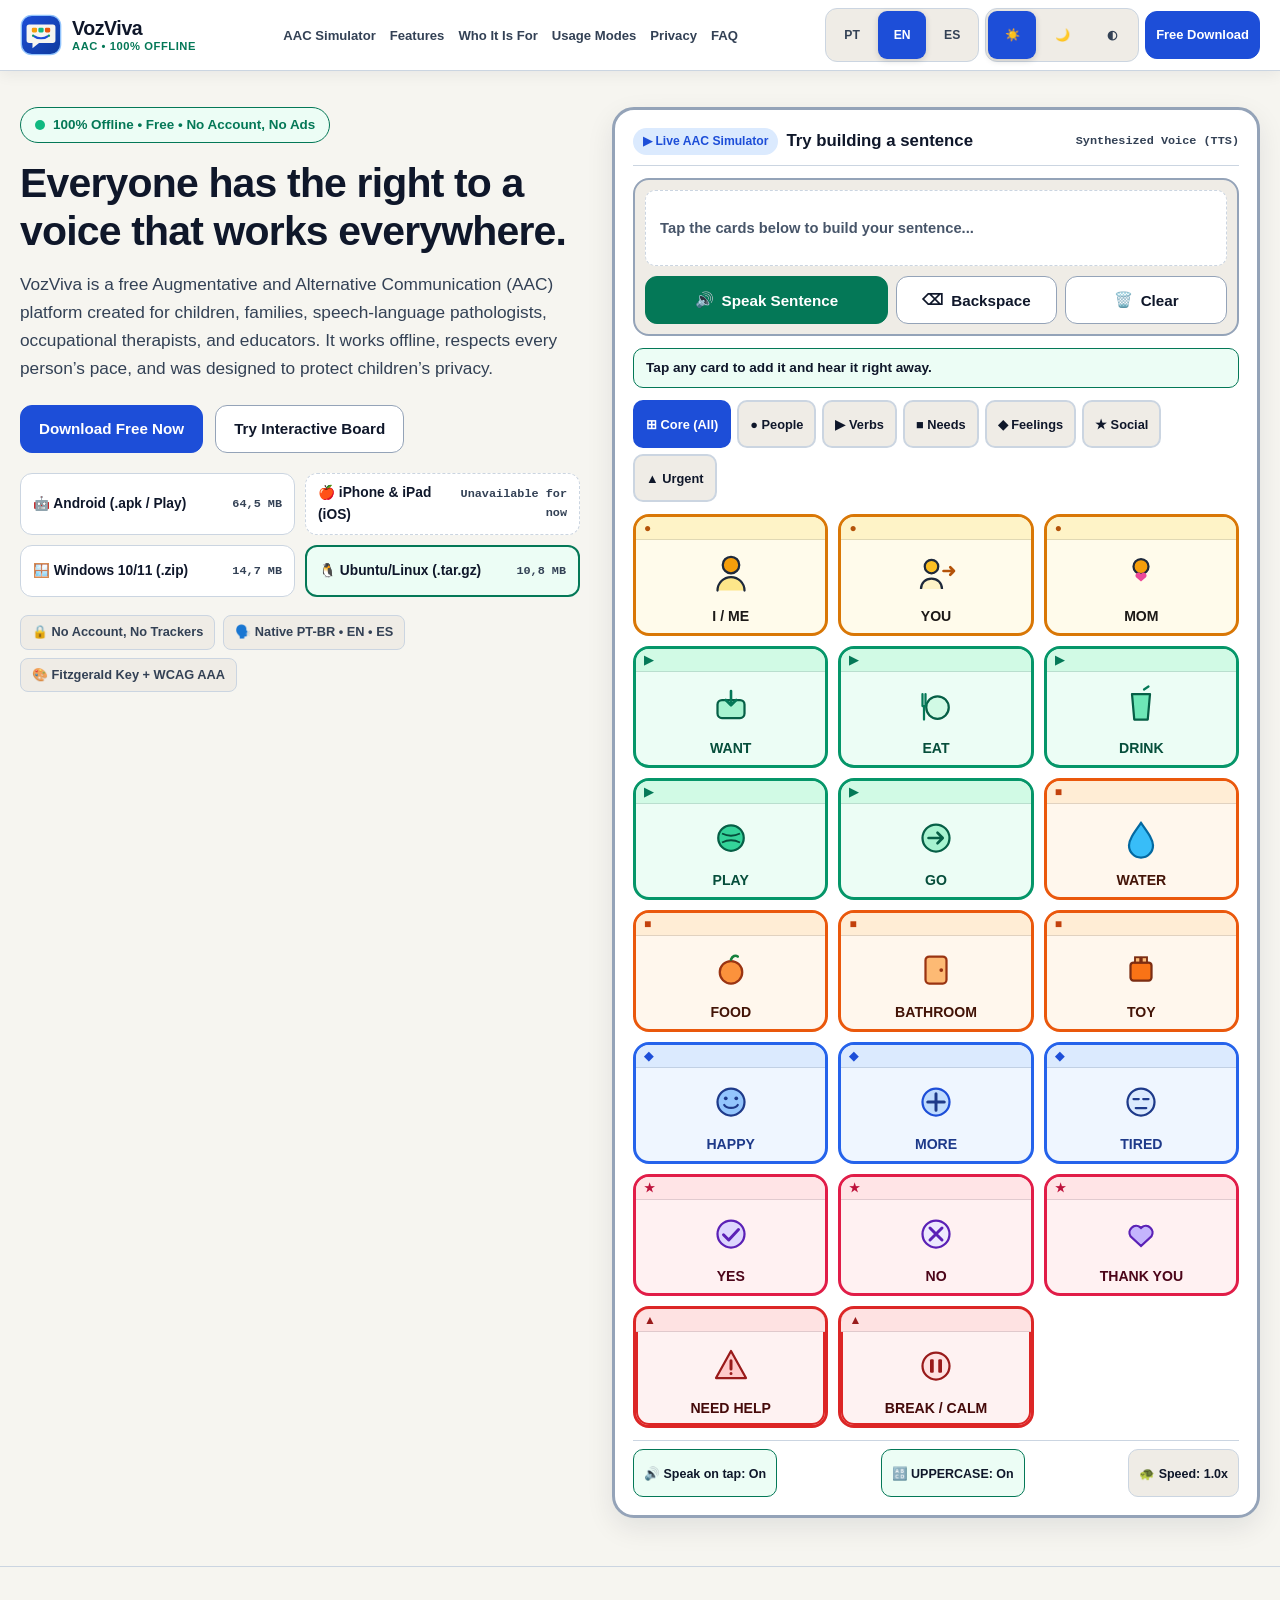
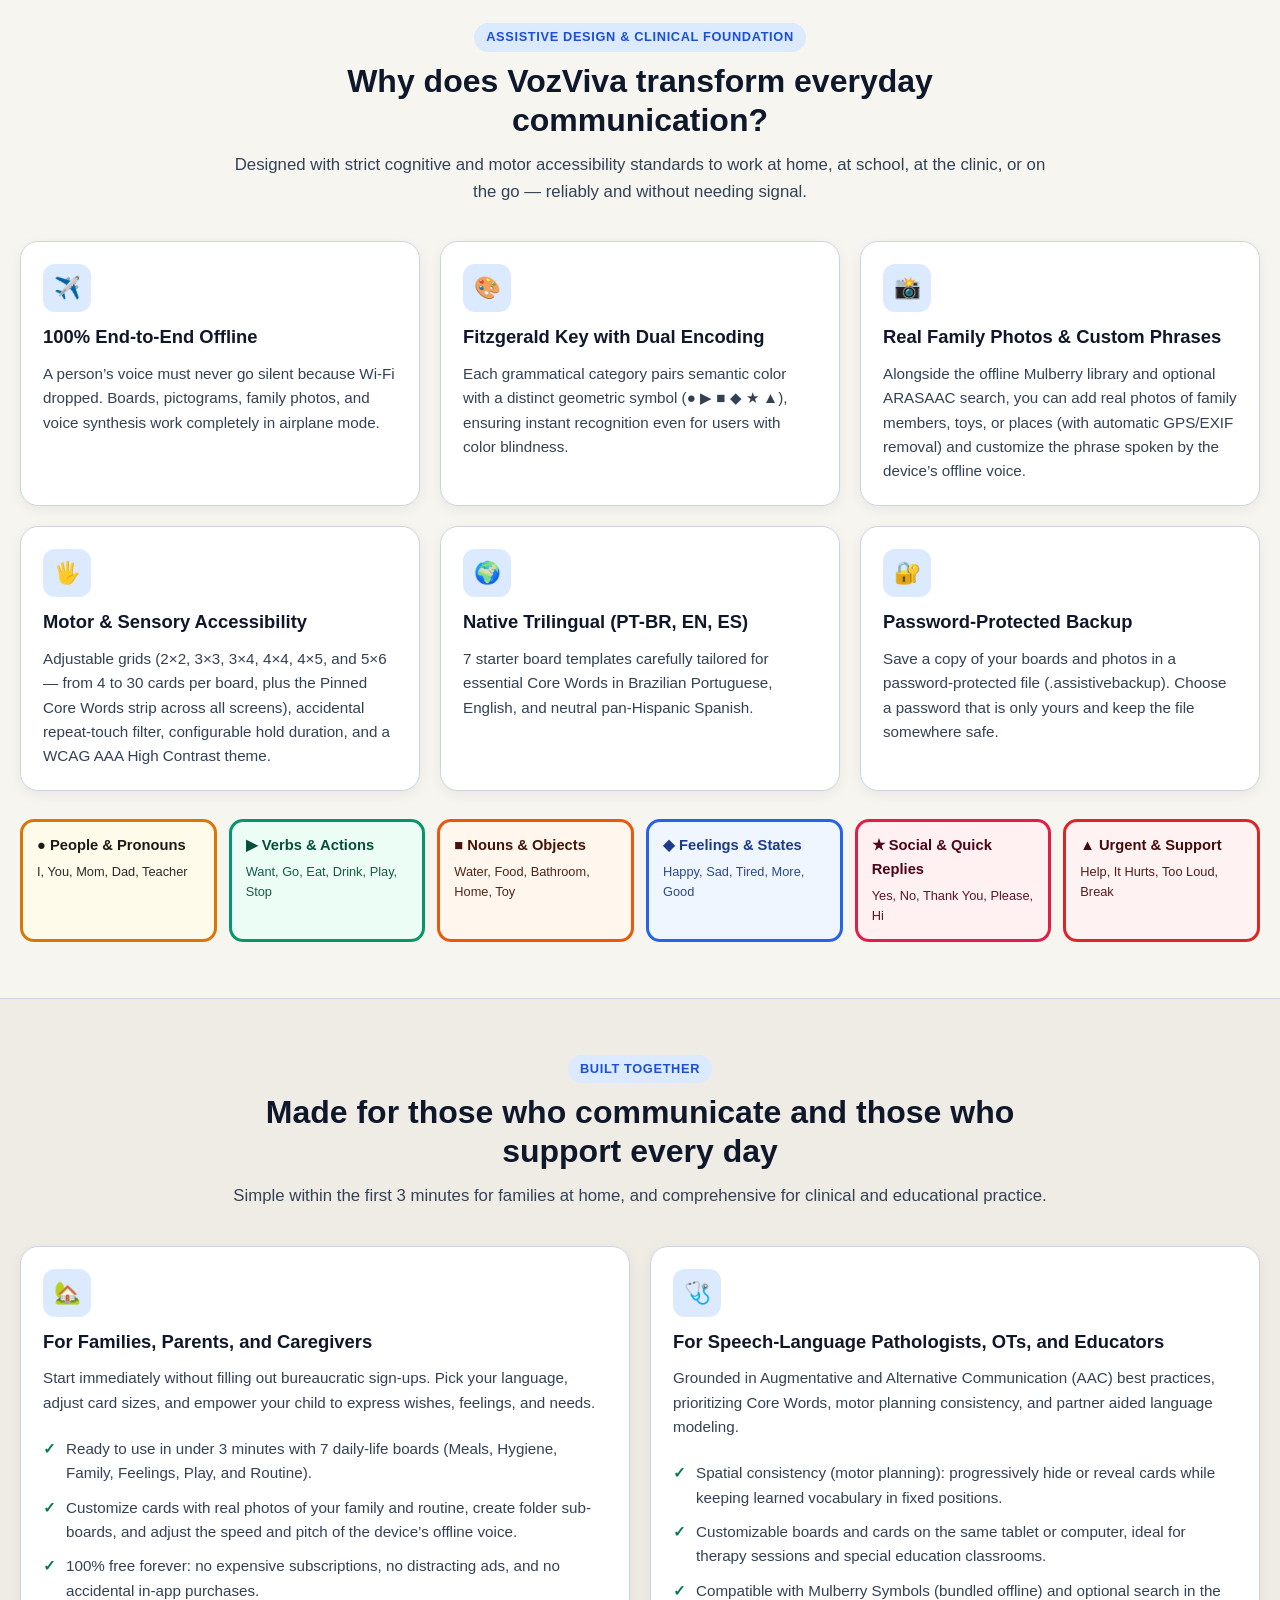
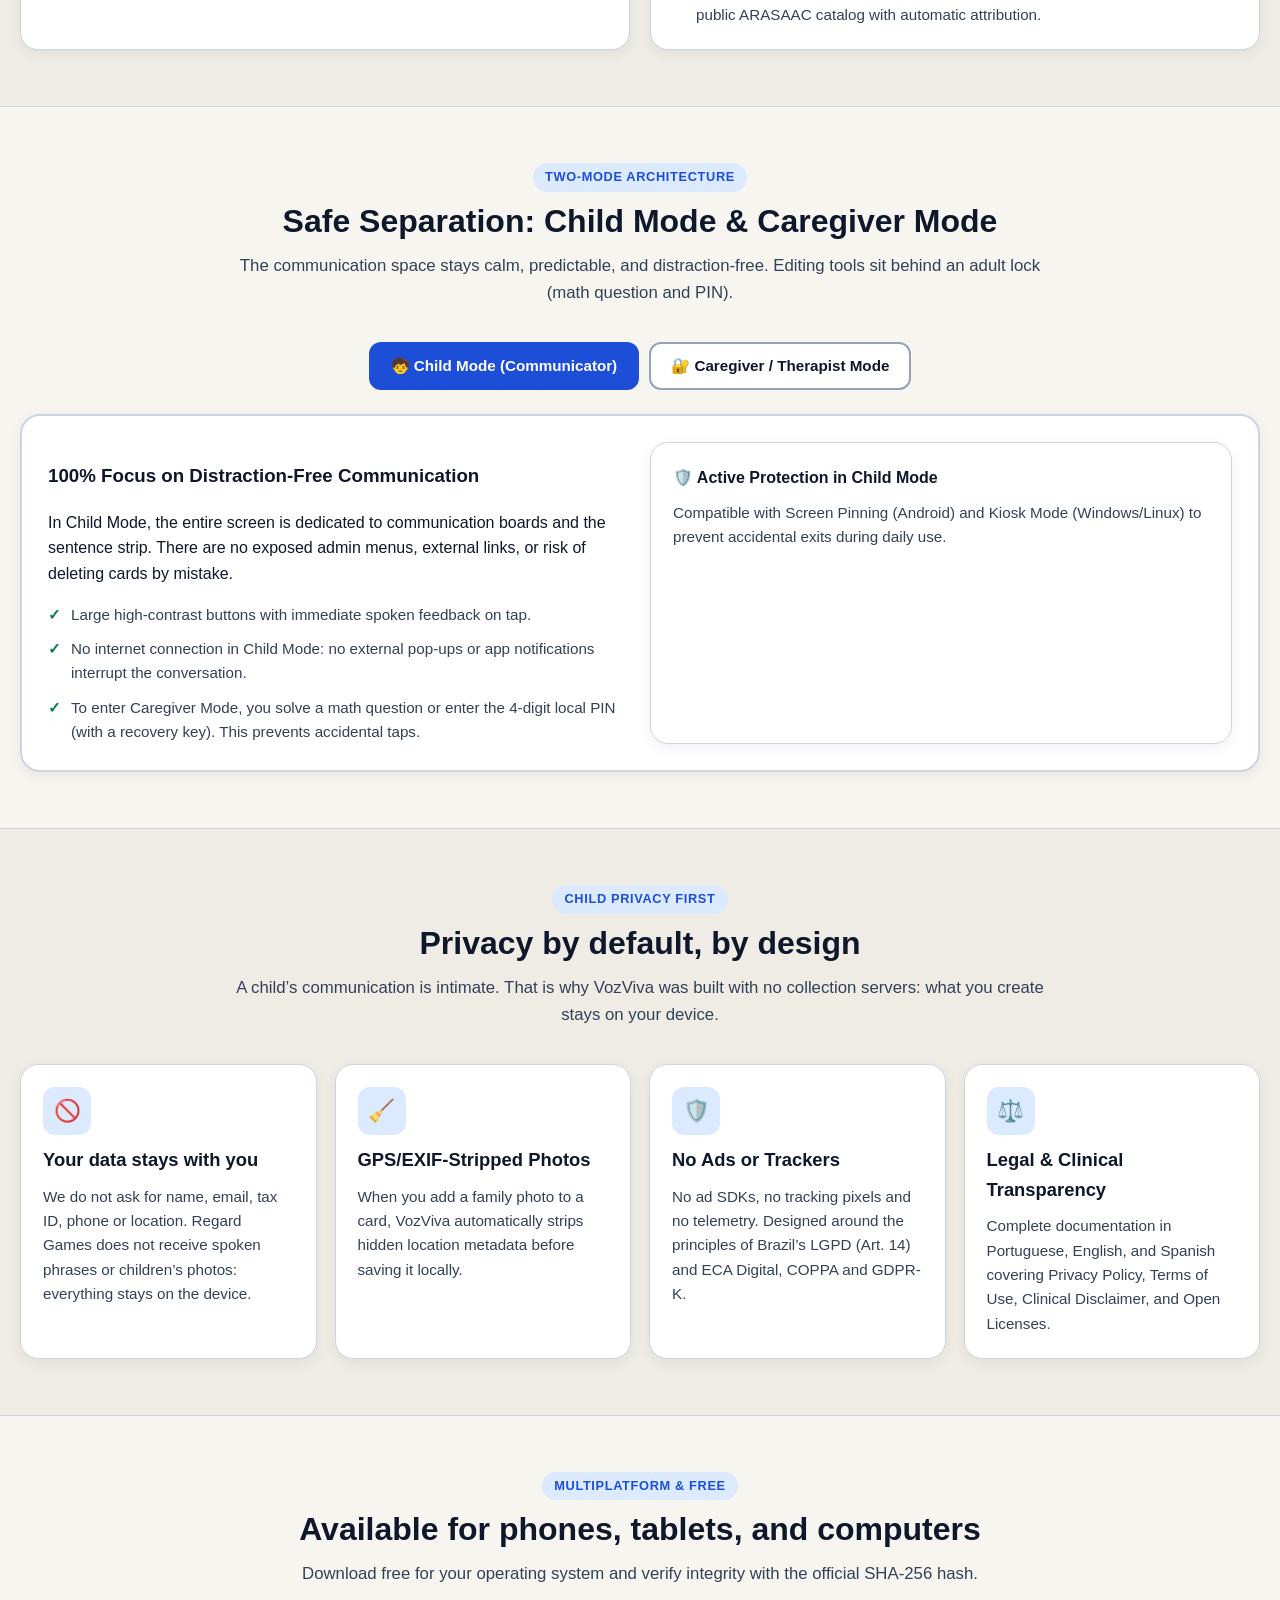
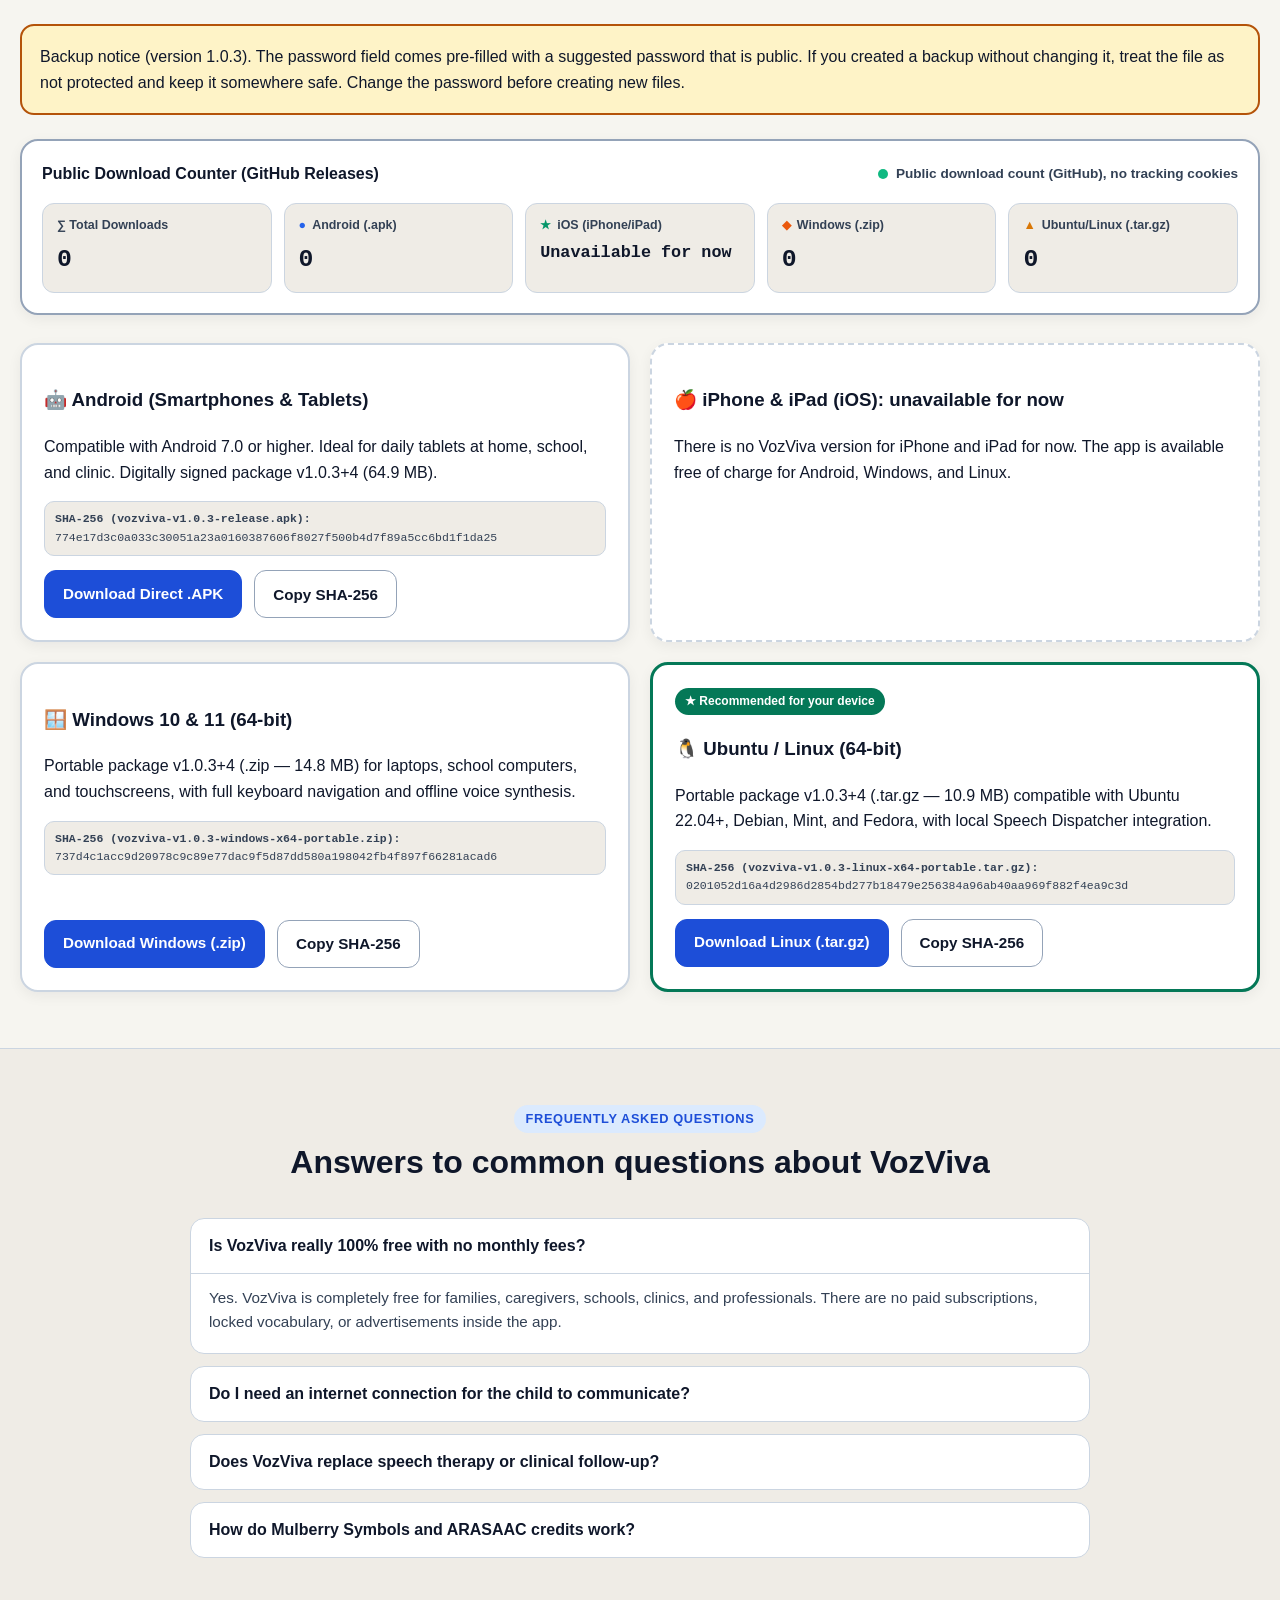
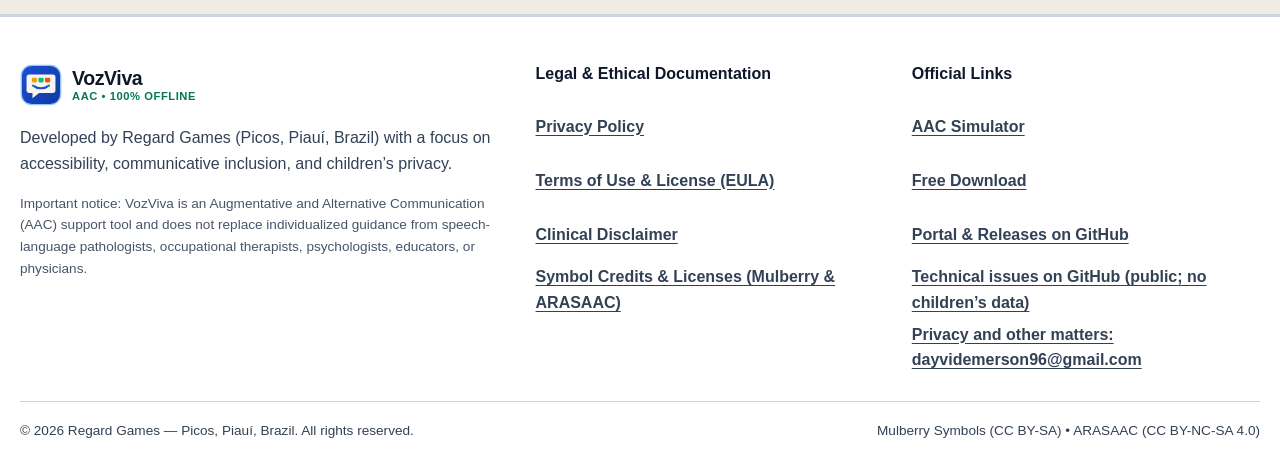
==== commit 2d22d15d: "fix(legal): use Dayvid Emerson as privacy contact and data protection officer - Replace contato@rega" ====
--- a/index.html
+++ b/index.html
@@ -602,8 +602,8 @@
             <li><a href="#simulador" data-i18n="nav.simulator">Simulador CAA</a></li>
             <li><a href="#download" data-i18n="nav.download">Baixar Grátis</a></li>
             <li><a href="https://github.com/regardgames/vozviva" target="_blank" rel="noopener noreferrer" data-i18n="footer.repo_link"> Portal &amp; Releases no GitHub</a></li>
-            <li><a href="https://github.com/regardgames/vozviva/issues" target="_blank" rel="noopener noreferrer" data-i18n="footer.support_link">Suporte técnico (sem dados pessoais)</a></li>
-            <li><a href="mailto:contato@regardgames.com" data-i18n="footer.privacy_contact">Privacidade e outros assuntos: contato@regardgames.com</a></li>
+            <li><a href="https://github.com/regardgames/vozviva/issues" target="_blank" rel="noopener noreferrer" data-i18n="footer.support_link">Chamados técnicos no GitHub (públicos; sem dados de crianças)</a></li>
+            <li><a href="mailto:dayvidemerson96@gmail.com" data-i18n="footer.privacy_contact">Privacidade e outros assuntos: dayvidemerson96@gmail.com</a></li>
           </ul>
         </div>
       </div>
